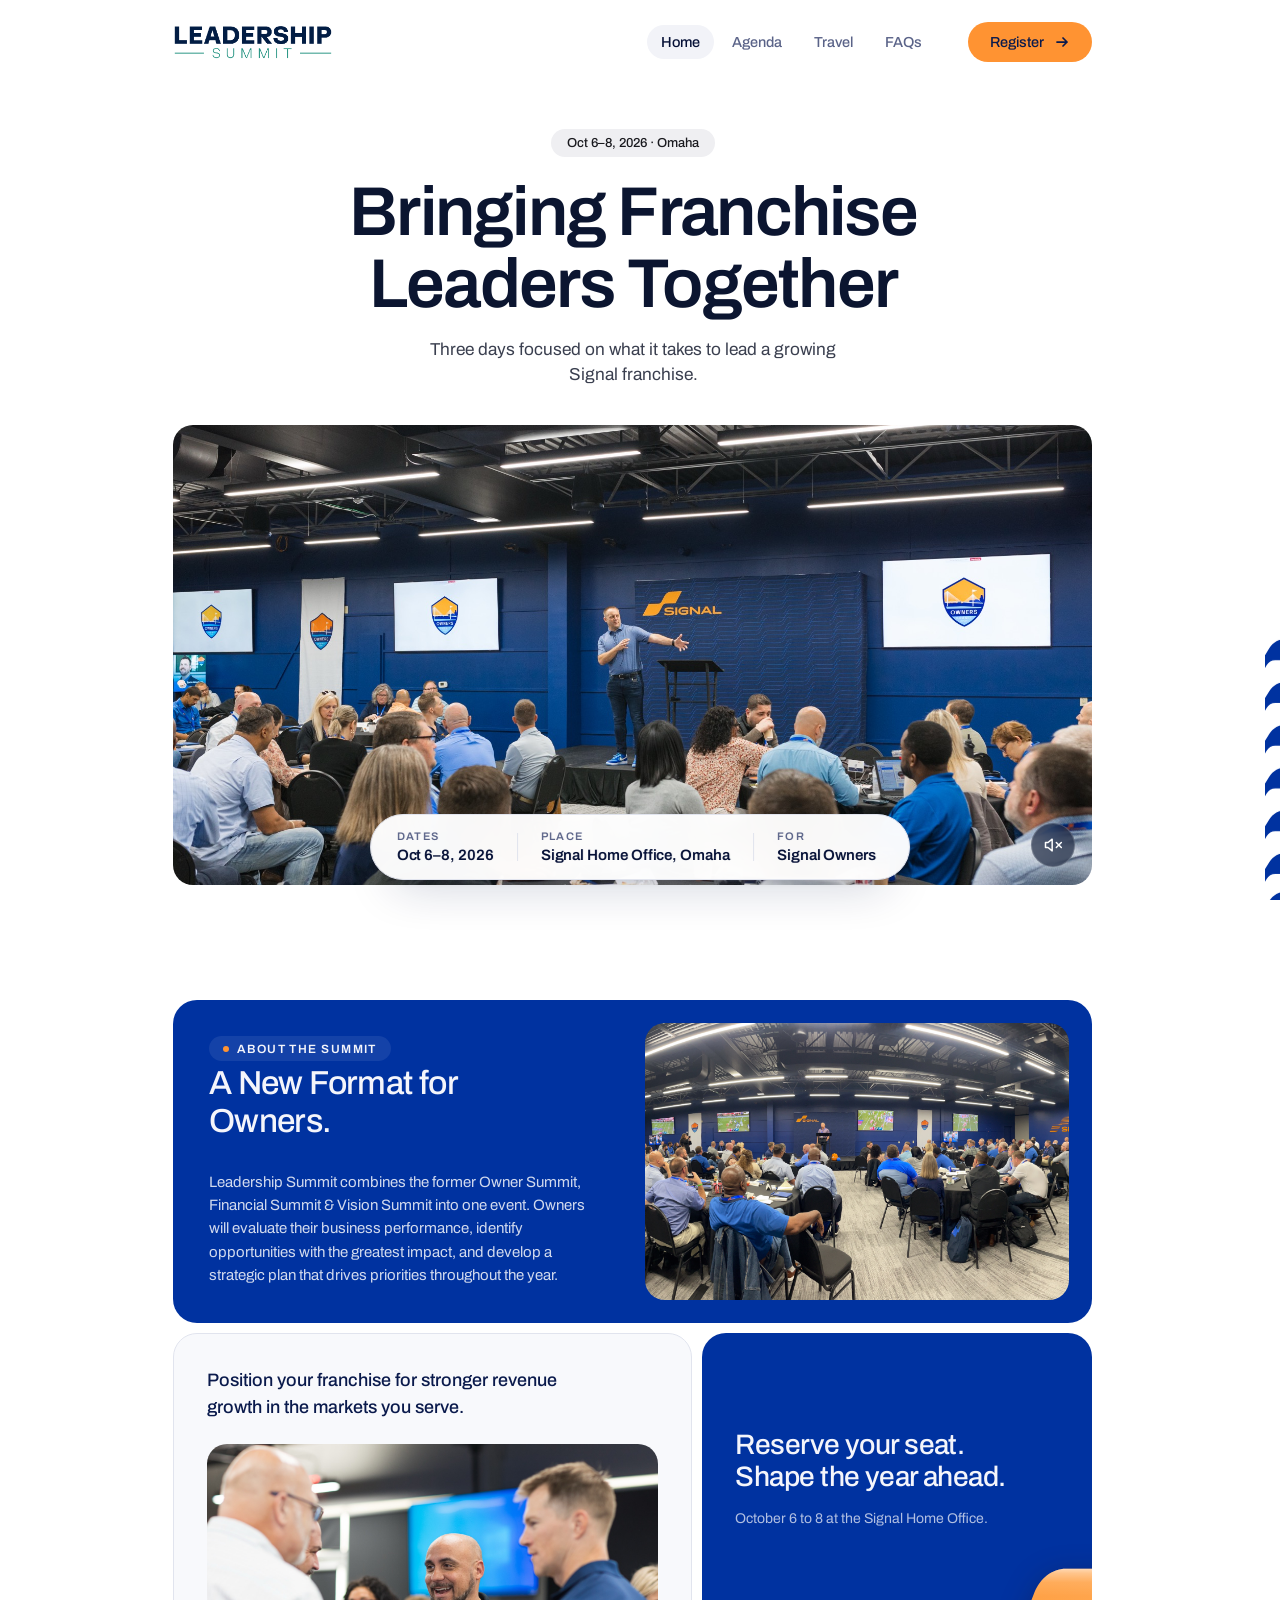
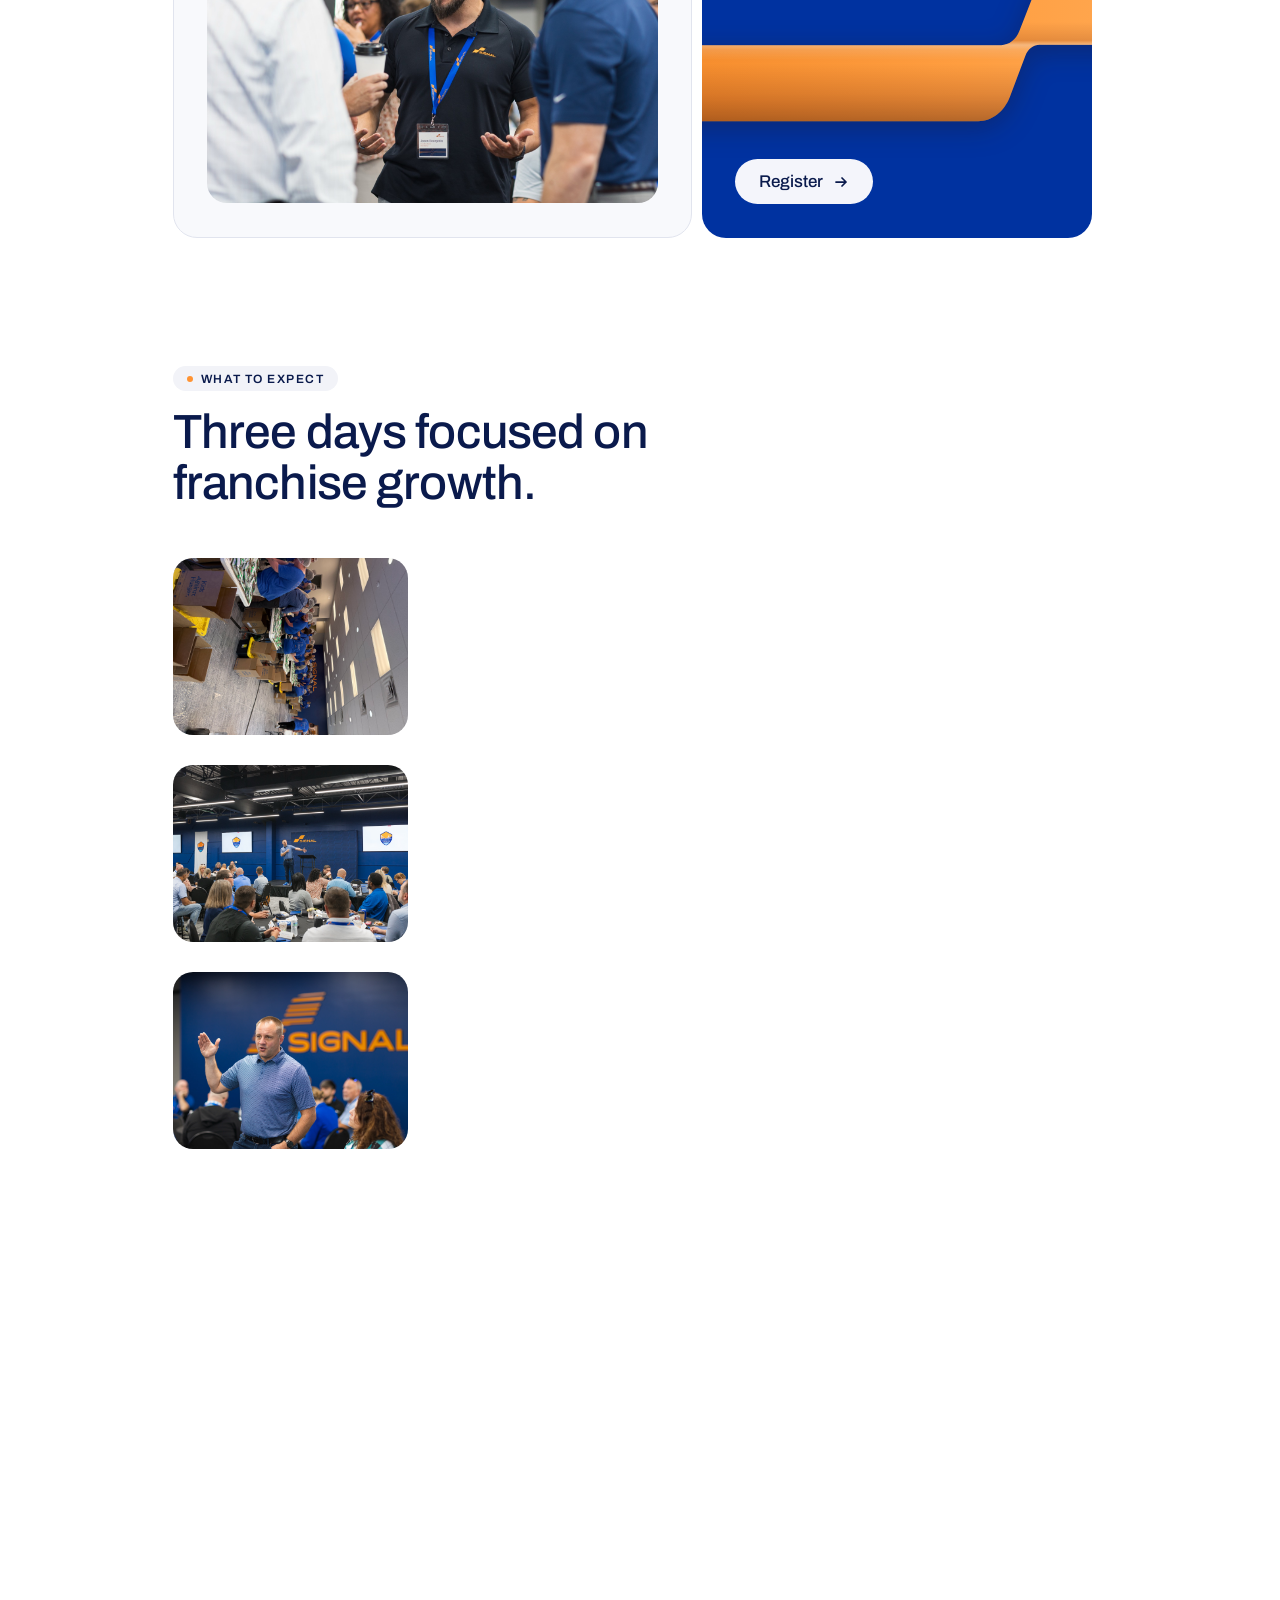
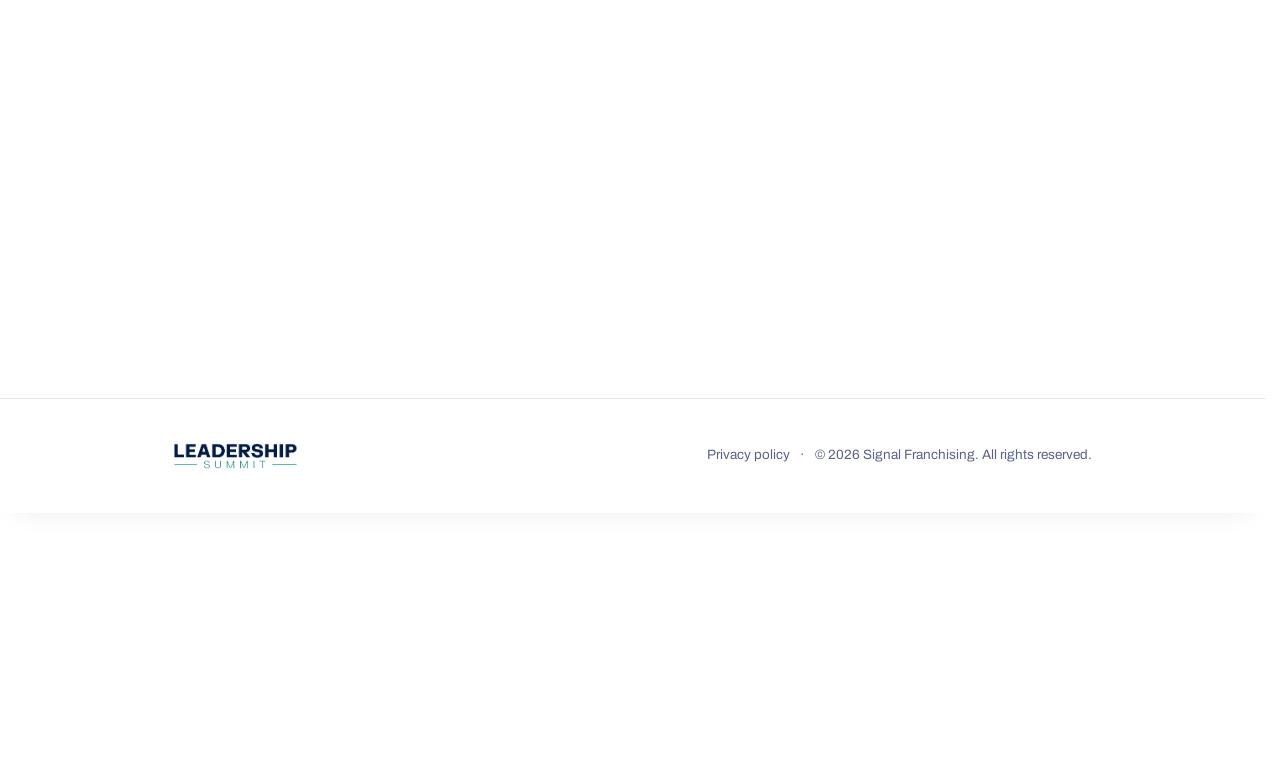
==== index.html @ f1373757 "V5: feedback batch 2 — site updates + URL fix + single hero - Rename variation-5.html → index.html s" ====
<!doctype html>
<html lang="en" class="v5">
  <head>
    <meta charset="utf-8" />
    <meta name="viewport" content="width=device-width, initial-scale=1" />
    <title>Leadership Summit 2026. The whole network, in one room.</title>
    <meta
      name="description"
      content="Three days in Omaha for the people running and growing Signal franchises. October 6 to 8, 2026."
    />
    <link rel="stylesheet" href="css/shared.css" />
    <link rel="stylesheet" href="css/variation-5.css?v=201-single-hero" />
  </head>
  <body class="v5">
    <!-- ============ NAV ============ -->
    <header class="v5__nav">
      <div class="v5__nav-inner">
        <a class="v5__brand" href="index.html" aria-label="Leadership Summit 2026">
          <img class="v5__brand-mark" src="assets/Logo Coloured.png" alt="Leadership Summit" />
        </a>
        <nav>
          <ul class="v5__nav-links">
            <li><a class="v5__nav-link" href="index.html" aria-current="page">Home</a></li>
            <li><a class="v5__nav-link" href="v5-agenda.html">Agenda</a></li>
            <li><a class="v5__nav-link" href="v5-travel.html">Travel</a></li>
            <li><a class="v5__nav-link" href="v5-faqs.html">FAQs</a></li>
          </ul>
        </nav>
        <a class="v5__btn v5__btn--primary v5__nav-cta" href="https://apps.theframebrand.com/events/event_attendee_registration.php?event_id=event-1119566627-1172477814" target="_blank" rel="noopener">
          Register
          <svg class="v5__btn-arrow" viewBox="0 0 16 16" fill="none" stroke="currentColor" stroke-width="1.75" stroke-linecap="round" stroke-linejoin="round" aria-hidden="true">
            <path d="M3 8h10M9 4l4 4-4 4" />
          </svg>
        </a>
        <button class="v5__nav-toggle" type="button" aria-label="Open menu" aria-expanded="false" aria-controls="v5MobileMenu">
          <span class="v5__nav-toggle-bar"></span>
          <span class="v5__nav-toggle-bar"></span>
        </button>
      </div>
    </header>
    <div class="v5__mobile-menu" id="v5MobileMenu" hidden aria-hidden="true">
      <div class="v5__mobile-menu-inner">
        <nav class="v5__mobile-nav" aria-label="Primary">
          <a class="v5__mobile-link" href="index.html" aria-current="page">Home</a>
          <a class="v5__mobile-link" href="v5-agenda.html">Agenda</a>
          <a class="v5__mobile-link" href="v5-travel.html">Travel</a>
          <a class="v5__mobile-link" href="v5-faqs.html">FAQs</a>
        </nav>
        <a class="v5__btn v5__btn--primary v5__mobile-cta" href="https://apps.theframebrand.com/events/event_attendee_registration.php?event_id=event-1119566627-1172477814" target="_blank" rel="noopener">
          Register
          <svg class="v5__btn-arrow" viewBox="0 0 16 16" fill="none" stroke="currentColor" stroke-width="1.75" stroke-linecap="round" stroke-linejoin="round" aria-hidden="true">
            <path d="M3 8h10M9 4l4 4-4 4" />
          </svg>
        </a>
        <div class="v5__mobile-meta">
          <span class="v5__mobile-meta-label">Oct 6–8, 2026</span>
          <span class="v5__mobile-meta-sep">·</span>
          <span class="v5__mobile-meta-label">Omaha, NE</span>
        </div>
      </div>
    </div>

    <main>
      <!-- ============ HERO ============ -->
      <section class="v5__hero v5__hero--centered">
        <div class="v5__wrap">
          <div class="v5__hero-stack">
            <span class="v5__eyebrow v5__hero-eyebrow" data-reveal data-reveal-delay="1">Oct 6&ndash;8, 2026 &middot; Omaha</span>
            <h1 class="v5__hero-headline" data-reveal data-reveal-delay="2">Bringing Franchise Leaders Together</h1>
            <p class="v5__hero-subhead" data-reveal data-reveal-delay="2">Three days focused on what it takes to lead a growing Signal franchise.</p>
            <div class="v5__hero-media v5__hero-media--video is-playing" data-reveal="fade" data-reveal-delay="3">
              <video class="v5__hero-video" id="v5HeroVideo"
                preload="auto"
                autoplay
                muted
                loop
                playsinline
                poster="assets/photos/SignalOwnerSummit2024-7062.jpg"
                src="assets/section-video.mp4"></video>
              <button class="v5__hero-mute" type="button" aria-pressed="true" aria-controls="v5HeroVideo" aria-label="Unmute video">
                <svg class="v5__hero-mute-icon v5__hero-mute-icon--off" viewBox="0 0 24 24" fill="none" stroke="currentColor" stroke-width="1.8" stroke-linecap="round" stroke-linejoin="round" aria-hidden="true">
                  <path d="M11 5 6 9H3v6h3l5 4z" />
                  <path d="M22 9l-6 6" />
                  <path d="M16 9l6 6" />
                </svg>
                <svg class="v5__hero-mute-icon v5__hero-mute-icon--on" viewBox="0 0 24 24" fill="none" stroke="currentColor" stroke-width="1.8" stroke-linecap="round" stroke-linejoin="round" aria-hidden="true">
                  <path d="M11 5 6 9H3v6h3l5 4z" />
                  <path d="M15.5 8.5a5 5 0 0 1 0 7" />
                  <path d="M18.5 5.5a9 9 0 0 1 0 13" />
                </svg>
              </button>
            </div>
          </div>
        </div>
      </section>

      <!-- ============ COMPOSITE SECTION ============ -->
      <section class="v5__section">
        <div class="v5__wrap">
          <div class="v5__composite" data-reveal="fade">

            <!-- Row 1: Single dark card containing both copy and image -->
            <div class="v5__composite-row v5__composite-row--top">
              <div class="v5__composite-main">
                <div class="v5__composite-main-body">
                  <span class="v5__eyebrow v5__eyebrow--on-dark">About the summit</span>
                  <h2>
                    A New Format for Owners.
                  </h2>
                  <p class="v5__composite-main-lede">
                    Leadership Summit combines the former Owner Summit, Financial
                    Summit &amp; Vision Summit into one event. Owners will evaluate
                    their business performance, identify opportunities with the
                    greatest impact, and develop a strategic plan that drives
                    priorities throughout the year.
                  </p>
                </div>
                <div class="v5__composite-main-image">
                  <img src="assets/photos/1.jpg" alt="Signal franchise owners gathered in working sessions at Leadership Summit" />
                </div>
              </div>
            </div>

            <!-- Row 2: Dark mission card + accent CTA card -->
            <div class="v5__composite-row v5__composite-row--bottom">
              <div class="v5__composite-mission">
                <p class="v5__composite-mission-body">
                  Position your franchise for stronger revenue growth in the markets you serve.
                </p>
                <div class="v5__composite-mission-photo">
                  <img src="assets/photos/SignalOwnerSummit2024-1065.jpg" alt="Owners in a working session" />
                  <span class="v5__tag v5__tag--a"><svg viewBox="0 0 16 16" aria-hidden="true"><circle cx="6" cy="5.5" r="2"/><circle cx="11" cy="5.5" r="2"/><path d="M2 13c0-2 1.8-3.5 4-3.5s4 1.5 4 3.5"/><path d="M9 13c0-2 1.8-3.5 4-3.5"/></svg>Leadership</span>
                  <span class="v5__tag v5__tag--b"><svg viewBox="0 0 16 16" aria-hidden="true"><circle cx="8" cy="8" r="2.5"/><path d="M8 1.5v2M8 12.5v2M1.5 8h2M12.5 8h2M3.4 3.4l1.4 1.4M11.2 11.2l1.4 1.4M3.4 12.6l1.4-1.4M11.2 4.8l1.4-1.4"/></svg>Operations</span>
                  <span class="v5__tag v5__tag--c"><svg viewBox="0 0 16 16" aria-hidden="true"><path d="M2 12l4-4 3 3 5-6"/><path d="M10 5h4v4"/></svg>Sales</span>
                </div>
              </div>

              <div class="v5__composite-cta">
                <div>
                  <h3>Reserve your seat.<br />Shape the year ahead.</h3>
                  <p>
                    October 6 to 8 at the Signal Home Office.
                  </p>
                </div>
                <div id="cta-ribbon" class="v5__composite-cta-swoosh" aria-hidden="true">
                  <svg class="v5__signal-ribbon" viewBox="0 0 2743 270" preserveAspectRatio="none" xmlns="http://www.w3.org/2000/svg">
                    <defs>
                      <!-- HERO gradient — premium tonal range: terracotta anchor → brand-orange peak →
                           refined peach. Each stop shifts in hue + chroma + L, not just L. -->
                      <linearGradient id="v5sr-hero" x1="0" y1="0" x2="2743" y2="270" gradientUnits="userSpaceOnUse">
                        <stop offset="0%"   stop-color="#C75A1A"/>  <!-- deep terracotta anchor -->
                        <stop offset="12%"  stop-color="#E16E1F"/>  <!-- fired orange -->
                        <stop offset="30%"  stop-color="#F58B2A"/>  <!-- Signal-orange -->
                        <stop offset="55%"  stop-color="#FF9E40"/>  <!-- peak warmth -->
                        <stop offset="78%"  stop-color="#FFAE5C"/>  <!-- sunlit -->
                        <stop offset="100%" stop-color="#FFC07A"/>  <!-- refined peach (still saturated) -->
                      </linearGradient>
                      <!-- DEPTH — burnt sienna shadow on the bottom edge of both bands.
                           Cooler red undertone, not muddy brown. -->
                      <linearGradient id="v5sr-depth" x1="0" y1="0" x2="0" y2="270" gradientUnits="userSpaceOnUse">
                        <stop offset="0%"   stop-color="#5C1E08" stop-opacity="0.00"/>
                        <stop offset="35%"  stop-color="#5C1E08" stop-opacity="0.00"/>
                        <stop offset="47%"  stop-color="#5C1E08" stop-opacity="0.16"/>
                        <stop offset="52%"  stop-color="#5C1E08" stop-opacity="0.04"/>
                        <stop offset="62%"  stop-color="#5C1E08" stop-opacity="0.00"/>
                        <stop offset="82%"  stop-color="#5C1E08" stop-opacity="0.18"/>
                        <stop offset="100%" stop-color="#3A1206" stop-opacity="0.38"/>
                      </linearGradient>
                      <!-- SPECULAR — tighter, sharper catch-light at the top edge of both bands.
                           Falloff happens fast for that "polished metal" precision. -->
                      <linearGradient id="v5sr-specular" x1="0" y1="0" x2="0" y2="270" gradientUnits="userSpaceOnUse">
                        <stop offset="0%"  stop-color="#FFFFFF" stop-opacity="0.58"/>
                        <stop offset="3%"  stop-color="#FFFFFF" stop-opacity="0.36"/>
                        <stop offset="9%"  stop-color="#FFFFFF" stop-opacity="0.10"/>
                        <stop offset="18%" stop-color="#FFFFFF" stop-opacity="0.00"/>
                        <stop offset="47%" stop-color="#FFFFFF" stop-opacity="0.00"/>
                        <stop offset="50%" stop-color="#FFFFFF" stop-opacity="0.32"/>
                        <stop offset="53%" stop-color="#FFFFFF" stop-opacity="0.14"/>
                        <stop offset="60%" stop-color="#FFFFFF" stop-opacity="0.00"/>
                        <stop offset="100%" stop-color="#FFFFFF" stop-opacity="0.00"/>
                      </linearGradient>
                      <!-- SHIMMER — warm cream-tinted sweep, reads as light not pixels. -->
                      <linearGradient id="v5sr-shimmer" x1="0" y1="135" x2="1070" y2="135" gradientUnits="userSpaceOnUse">
                        <stop offset="0%"   stop-color="#FFFFFF" stop-opacity="0"/>
                        <stop offset="28%"  stop-color="#FFF6E8" stop-opacity="0.16"/>
                        <stop offset="50%"  stop-color="#FFFAF0" stop-opacity="0.50"/>
                        <stop offset="72%"  stop-color="#FFF6E8" stop-opacity="0.16"/>
                        <stop offset="100%" stop-color="#FFFFFF" stop-opacity="0"/>
                      </linearGradient>
                      <clipPath id="v5sr-clip">
                        <path d="M0 269.838V135.306H1594.94C1611.44 135.306 1626.46 125.793 1633.51 110.877L1665.72 42.7502C1678.06 16.6477 1704.34 0 1733.21 0H2742.11V136.079L1676.77 134.563C1663.8 134.544 1652.01 142.11 1646.63 153.911L1613.71 226.147C1601.57 252.76 1575.02 269.838 1545.77 269.838H0Z"/>
                      </clipPath>
                    </defs>
                    <!-- HERO gradient (the band's base color). No outer halo, no blurs.
                         Crisp edge against the blue card is the premium move. -->
                    <path d="M0 269.838V135.306H1594.94C1611.44 135.306 1626.46 125.793 1633.51 110.877L1665.72 42.7502C1678.06 16.6477 1704.34 0 1733.21 0H2742.11V136.079L1676.77 134.563C1663.8 134.544 1652.01 142.11 1646.63 153.911L1613.71 226.147C1601.57 252.76 1575.02 269.838 1545.77 269.838H0Z" fill="url(#v5sr-hero)"/>
                    <!-- DEPTH — burnt sienna shadow at the bottom edge of each band (multiply). -->
                    <path d="M0 269.838V135.306H1594.94C1611.44 135.306 1626.46 125.793 1633.51 110.877L1665.72 42.7502C1678.06 16.6477 1704.34 0 1733.21 0H2742.11V136.079L1676.77 134.563C1663.8 134.544 1652.01 142.11 1646.63 153.911L1613.71 226.147C1601.57 252.76 1575.02 269.838 1545.77 269.838H0Z" fill="url(#v5sr-depth)" style="mix-blend-mode:multiply"/>
                    <!-- SPECULAR — sharp catch-light at the top edge of each band (screen). -->
                    <path d="M0 269.838V135.306H1594.94C1611.44 135.306 1626.46 125.793 1633.51 110.877L1665.72 42.7502C1678.06 16.6477 1704.34 0 1733.21 0H2742.11V136.079L1676.77 134.563C1663.8 134.544 1652.01 142.11 1646.63 153.911L1613.71 226.147C1601.57 252.76 1575.02 269.838 1545.77 269.838H0Z" fill="url(#v5sr-specular)" style="mix-blend-mode:screen"/>
                    <!-- SHIMMER — animated sweep (clipped to silhouette). -->
                    <g clip-path="url(#v5sr-clip)" style="mix-blend-mode:screen">
                      <rect class="v5__signal-ribbon__shimmer" x="0" y="0" width="1070" height="270" fill="url(#v5sr-shimmer)"/>
                    </g>
                  </svg>
                </div>
                <div class="v5__composite-cta-foot">
                  <a class="v5__btn v5__btn--primary" href="https://apps.theframebrand.com/events/event_attendee_registration.php?event_id=event-1119566627-1172477814" target="_blank" rel="noopener">
                    Register
                    <svg class="v5__btn-arrow" viewBox="0 0 16 16" fill="none" stroke="currentColor" stroke-width="1.75" stroke-linecap="round" stroke-linejoin="round" aria-hidden="true"><path d="M3 8h10M9 4l4 4-4 4" /></svg>
                  </a>
                </div>
              </div>
            </div>

          </div>
        </div>
      </section>

      <!-- ============ THE THREE DAYS ============ -->
      <section class="v5__section">
        <div class="v5__wrap">
          <div class="v5__section-head">
            <span class="v5__eyebrow">What to expect</span>
            <h2 class="v5__section-h">Three days focused on<br />franchise growth.</h2>
          </div>

          <div class="v5__days">
            <div class="v5__days-images">
              <figure class="v5__days-img">
                <img src="assets/photos/2.jpg" alt="Signal franchisees packing meals at the Kids Against Hunger volunteer event" />
              </figure>
              <figure class="v5__days-img">
                <img src="assets/photos/SignalOwnerSummit2024-7062.jpg" alt="Leadership session" />
              </figure>
              <figure class="v5__days-img">
                <img src="assets/photos/SignalOwnerSummit2024-1281.jpg" alt="Breakout discussion" />
              </figure>
            </div>

            <ol class="v5__days-list">
              <li class="v5__day v5__day--optional" data-reveal data-reveal-delay="1">
                <span class="v5__day-num">Oct 5</span>
                <div>
                  <span class="v5__day-date">Optional Kickoff Events</span>
                  <h3 class="v5__day-title">Start the week early.</h3>
                  <p class="v5__day-body">
                    Two optional events planned ahead of Leadership Summit.
                  </p>
                  <ul class="v5__day-sub">
                    <li>
                      <strong>Afternoon &mdash; Kids Against Hunger Volunteer Event.</strong>
                      Work alongside other Signal franchisees to pack meals for those
                      in need through a friendly team-based competition.
                    </li>
                    <li>
                      <strong>Evening &mdash; Vala&rsquo;s Pumpkin Patch.</strong>
                      Join the group for food and an evening at one of Omaha&rsquo;s
                      favorite fall destinations.
                    </li>
                  </ul>
                </div>
              </li>
              <li class="v5__day" data-reveal data-reveal-delay="2">
                <span class="v5__day-num">Oct 6</span>
                <div>
                  <span class="v5__day-date">Tuesday</span>
                  <h3 class="v5__day-title">Executive Vision &amp; Business Updates.</h3>
                  <p class="v5__day-body">
                    Hear directly from Reed and the Executive Team about:
                  </p>
                  <ul class="v5__day-sub">
                    <li>Upcoming Signal initiatives and strategic direction</li>
                    <li>Operational priorities and business updates</li>
                    <li>What to expect in the months ahead</li>
                  </ul>
                </div>
              </li>
              <li class="v5__day" data-reveal data-reveal-delay="3">
                <span class="v5__day-num">Oct 7&ndash;8</span>
                <div>
                  <span class="v5__day-date">Wednesday &amp; Thursday</span>
                  <h3 class="v5__day-title">Strategic Planning for the Upcoming Year.</h3>
                  <p class="v5__day-body">
                    Owners will develop a strategic plan for the year ahead and map
                    out their first 90 days. They&rsquo;ll also have opportunities
                    to meet one-on-one with Home Office leaders to discuss growth
                    opportunities in their local market.
                  </p>
                </div>
              </li>
            </ol>
          </div>
        </div>
      </section>

      <!-- ============ WHY ATTEND ============ -->
      <section class="v5__section v5__section--why">
        <div class="v5__wrap">
          <div class="v5__why" data-reveal="fade">

            <!-- Media column: clean anchor photo -->
            <figure class="v5__why-media">
              <img
                class="v5__why-photo"
                src="assets/photos/why-attend.png"
                alt="Signal franchise owner presenting to a roomful of owners at Leadership Summit" />
            </figure>

            <!-- Content column: dark card -->
            <article class="v5__why-card">
              <header class="v5__why-card-head">
                <span class="v5__eyebrow">Why attend</span>
                <h2 class="v5__why-h">Why attend<br />Leadership&nbsp;Summit?</h2>
              </header>

              <p class="v5__why-lede">
                Over three days, you&rsquo;ll hear what other franchises are doing
                successfully, take part in breakout sessions, and spend time with
                others who are navigating the same opportunities and priorities.
              </p>

              <p class="v5__why-leave">You&rsquo;ll leave with</p>
              <ol class="v5__why-list">
                <li>
                  <span class="v5__why-list-num">01</span>
                  <span class="v5__why-list-text">Sales and operational strategies being used in other markets.</span>
                </li>
                <li>
                  <span class="v5__why-list-num">02</span>
                  <span class="v5__why-list-text">Examples of how franchisees are approaching leadership and growth.</span>
                </li>
                <li>
                  <span class="v5__why-list-num">03</span>
                  <span class="v5__why-list-text">A strategic plan and roadmap for the first 90 days of the new year.</span>
                </li>
              </ol>

              <div class="v5__why-cta">
                <a class="v5__btn v5__btn--primary" href="https://apps.theframebrand.com/events/event_attendee_registration.php?event_id=event-1119566627-1172477814" target="_blank" rel="noopener">
                  Register now
                  <svg class="v5__btn-arrow" viewBox="0 0 16 16" fill="none" stroke="currentColor" stroke-width="1.75" stroke-linecap="round" stroke-linejoin="round" aria-hidden="true"><path d="M3 8h10M9 4l4 4-4 4"/></svg>
                </a>
                <span class="v5__why-cta-note">No cost to attend &middot; seats are limited</span>
              </div>
            </article>

          </div>
        </div>
      </section>


    </main>

    <!-- ============ FOOTER ============ -->
    <footer class="v5__footer-min">
      <div class="v5__wrap">
        <div class="v5__footer-min-row">
          <a class="v5__footer-min-brand" href="index.html" aria-label="Leadership Summit 2026">
            <img src="assets/Logo Coloured.png" alt="Leadership Summit" />
          </a>
          <div class="v5__footer-min-legal">
            <a class="v5__footer-min-link" href="#">Privacy policy</a>
            <span class="v5__footer-min-sep" aria-hidden="true">&middot;</span>
            <span>&copy; 2026 Signal Franchising. All rights reserved.</span>
          </div>
        </div>
      </div>
    </footer>

    <!-- ============ PAGE PATTERN BED (fixed, revealed under footer) ============ -->
    <div class="v5__page-pattern" aria-hidden="true"></div>

    <!-- ============ FLOATING INFO DOCK ============ -->
    <aside class="v5__dock" aria-label="Summit details and register">
      <div class="v5__dock-item">
        <span class="v5__dock-label">Dates</span>
        <span class="v5__dock-value">Oct 6&ndash;8, 2026</span>
      </div>
      <span class="v5__dock-rule" aria-hidden="true"></span>
      <div class="v5__dock-item">
        <span class="v5__dock-label">Place</span>
        <span class="v5__dock-value">Signal Home Office, Omaha</span>
      </div>
      <span class="v5__dock-rule" aria-hidden="true"></span>
      <div class="v5__dock-item">
        <span class="v5__dock-label">For</span>
        <span class="v5__dock-value">Signal Owners</span>
      </div>
      <a class="v5__dock-cta" href="https://apps.theframebrand.com/events/event_attendee_registration.php?event_id=event-1119566627-1172477814" target="_blank" rel="noopener">
        Register
        <svg viewBox="0 0 16 16" fill="none" stroke="currentColor" stroke-width="1.75" stroke-linecap="round" stroke-linejoin="round" aria-hidden="true"><path d="M3 8h10M9 4l4 4-4 4"/></svg>
      </a>
    </aside>
    <script>
      requestAnimationFrame(() => {
        const dock = document.querySelector('.v5__dock');
        if (!dock) return;
        dock.classList.add('is-ready');

        const cta = dock.querySelector('.v5__dock-cta');
        if (!cta) return;
        const hero = document.querySelector('.v5__hero');
        if (!hero || !('IntersectionObserver' in window)) {
          // Sub-page (no main hero) or no IO support: surface the CTA right away.
          cta.classList.add('is-visible');
          return;
        }
        const io = new IntersectionObserver((entries) => {
          entries.forEach((entry) => {
            cta.classList.toggle('is-visible', !entry.isIntersecting);
          });
        }, { threshold: 0 });
        io.observe(hero);
      });
    </script>
    <script src="js/v5-motion.js?v=9-no-hover"></script>

    <!-- Hero video mute/unmute toggle. -->
    <script>
      (() => {
        const video = document.getElementById('v5HeroVideo');
        const btn = document.querySelector('.v5__hero-mute');
        if (!video || !btn) return;
        const sync = () => {
          const muted = video.muted;
          btn.classList.toggle('is-on', !muted);
          btn.setAttribute('aria-pressed', String(muted));
          btn.setAttribute('aria-label', muted ? 'Unmute video' : 'Mute video');
        };
        btn.addEventListener('click', () => {
          video.muted = !video.muted;
          if (!video.muted && video.paused) video.play().catch(() => {});
          sync();
        });
        sync();
      })();
    </script>

  </body>
</html>
---- css/shared.css ----
/* Cross-page reset shared by every V5 page. All other tokens and styling
   live in variation-5.css. */

*,
*::before,
*::after {
  box-sizing: border-box;
}

html,
body {
  margin: 0;
  padding: 0;
}

body {
  min-height: 100vh;
  font-size: 16px;
  line-height: 1.4;
  -webkit-font-smoothing: antialiased;
  -moz-osx-font-smoothing: grayscale;
  text-rendering: optimizeLegibility;
}

img {
  display: block;
  max-width: 100%;
}

a {
  color: inherit;
  text-decoration: none;
}

button {
  font: inherit;
  color: inherit;
  background: none;
  border: 0;
  cursor: pointer;
}
---- css/variation-5.css ----
/* ===========================================================
   Variation 5 — Leadership Summit 2026
   Design system + page styles. Based on VISUAL.md.
   =========================================================== */

@import url('https://fonts.googleapis.com/css2?family=Archivo:wght@400;500;600;700;800&family=Archivo+Black&display=swap');

/* -----------------------------------------------------------
   Tokens
   ----------------------------------------------------------- */
.v5,
.v5 *,
.v5 *::before,
.v5 *::after {
  box-sizing: border-box;
}

/* Reserve scrollbar space always — prevents the ~15px viewport shift
   when navigating between short pages (no scrollbar) and tall pages
   (scrollbar present). That shift was causing the nav-bar "jerk". */
html.v5 { scrollbar-gutter: stable; }

.v5 {
  /* Type — one family, restrained weights only */
  --v5-display: 'Archivo', system-ui, sans-serif;
  --v5-sans: 'Archivo', system-ui, sans-serif;
  font-size: 15px;

  /* Palette — restrained navy/white surface, Signal Orange ≤10% punctuation */
  --v5-bg: #ffffff;
  --v5-ink: #0a1a4c;               /* deep navy text — high contrast on white */
  --v5-ink-strong: #051036;        /* deeper navy for emphasis */
  --v5-ink-muted: #5a6388;
  --v5-ink-soft: #8b91ac;
  --v5-accent: #FF9332;            /* Signal Orange — primary CTA on light surfaces */
  --v5-accent-deep: #E67711;       /* darker orange for hover */
  --v5-accent-soft: #f2f3f8;
  --v5-surface-dark: #0032A0;       /* Signal Brand Blue — primary dark surface */
  --v5-surface-soft: #f2f3f8;
  --v5-surface-softer: #f8f9fc;
  --v5-rule: #e1e4ee;
  --v5-rule-soft: #ecedf3;
  --v5-on-dark: #f4f5fb;
  --v5-on-accent: #0a1a4c;         /* deep navy text on orange */

  /* Layout — calibrated to Cyclix reference at 1512px viewport */
  --v5-container: 1600px;
  --v5-pad-x: clamp(24px, 13.5vw, 220px);          /* ~204px @ 1512 */
  --v5-section-y: clamp(48px, 5vw, 76px);          /* ~76px @ 1512 — sections fit viewport */
  --v5-section-y-tight: clamp(32px, 3.5vw, 52px);

  /* Radii */
  --v5-r-thumb: 16px;
  --v5-r-card: 20px;
  --v5-r-hero: 24px;
  --v5-r-img: 32px;                                /* hero/feature image radius */
  --v5-r-pill: 999px;

  /* Motion (cycle 5 adds reveals) */
  --v5-ease: cubic-bezier(0.22, 1, 0.36, 1);
  --v5-fast: 200ms;
  --v5-mid: 400ms;
  --v5-slow: 600ms;

  background: var(--v5-bg);
  color: var(--v5-ink);
  font-family: var(--v5-sans);
  font-size: 16px;
  font-weight: 400;
  line-height: 1.55;
  -webkit-font-smoothing: antialiased;
}

.v5 ::selection {
  background: var(--v5-accent);
  color: var(--v5-on-accent);
}

.v5 img {
  display: block;
  max-width: 100%;
  height: auto;
}

:where(.v5 a) {
  color: inherit;
  text-decoration: none;
}

:where(.v5 button) {
  font: inherit;
  color: inherit;
  background: none;
  border: 0;
  cursor: pointer;
}

:where(.v5 dl, .v5 dd, .v5 dt, .v5 figure, .v5 ol, .v5 ul, .v5 p) {
  margin: 0;
  padding: 0;
}

.v5 details > summary {
  cursor: pointer;
  -webkit-tap-highlight-color: transparent;
}

.v5 :focus-visible {
  outline: 2px solid var(--v5-accent);
  outline-offset: 3px;
  border-radius: 4px;
}

.v5__btn:focus-visible {
  outline-offset: 4px;
}

@media (prefers-reduced-motion: reduce) {
  .v5 *,
  .v5 *::before,
  .v5 *::after {
    animation-duration: 0.01ms !important;
    animation-iteration-count: 1 !important;
    transition-duration: 0.01ms !important;
    scroll-behavior: auto !important;
  }
}

/* -----------------------------------------------------------
   Cycle 5 — Scroll reveals
   ----------------------------------------------------------- */
.v5--motion-ready [data-reveal] {
  opacity: 0;
  transform: translateY(14px);
  transition:
    opacity var(--v5-slow) var(--v5-ease),
    transform var(--v5-slow) var(--v5-ease);
  will-change: opacity, transform;
}

.v5--motion-ready [data-reveal].is-in {
  opacity: 1;
  transform: none;
}

/* Staggered delays — only the first ~6 because the eye does not register more. */
.v5--motion-ready [data-reveal][data-reveal-delay='1'] { transition-delay: 80ms; }
.v5--motion-ready [data-reveal][data-reveal-delay='2'] { transition-delay: 160ms; }
.v5--motion-ready [data-reveal][data-reveal-delay='3'] { transition-delay: 240ms; }
.v5--motion-ready [data-reveal][data-reveal-delay='4'] { transition-delay: 320ms; }
.v5--motion-ready [data-reveal][data-reveal-delay='5'] { transition-delay: 400ms; }
.v5--motion-ready [data-reveal][data-reveal-delay='6'] { transition-delay: 480ms; }

/* Soften reveal variant: just opacity, no translate, for big surfaces */
.v5--motion-ready [data-reveal='fade'] {
  transform: none;
  transition: opacity var(--v5-slow) var(--v5-ease);
}

/* Card-stack reveal — slightly larger Y lift and softer scale for cards that
   should feel like they "settle" into place rather than just fade up. Used
   on travel cards and FAQ items (schedule days use sticky-stack instead). */
.v5--motion-ready .v5__travel-card[data-reveal],
.v5--motion-ready .v5__faq-item[data-reveal] {
  transform: translateY(22px) scale(0.992);
}
.v5--motion-ready .v5__travel-card[data-reveal].is-in,
.v5--motion-ready .v5__faq-item[data-reveal].is-in {
  transform: none;
}

/* Schedule days override: no reveal transform, they use sticky-stack scroll. */
.v5--motion-ready .v5__sched-day[data-reveal] { opacity: 1; transform: none; }

/* -----------------------------------------------------------
   Page-hero bridge image (agenda + faqs)
   A single landscape photo that sits between the page-hero and the
   main content. Generous radius, soft shadow, no overlay.
   ----------------------------------------------------------- */
.v5__section--bridge {
  padding-block: clamp(24px, 3vw, 48px) !important;
}

.v5__page-bridge {
  margin: 0;
  border-radius: var(--v5-r-hero);
  overflow: hidden;
  aspect-ratio: 21 / 8;
  box-shadow: 0 18px 48px -24px rgba(10, 26, 76, 0.18);
}

.v5__page-bridge img {
  width: 100%;
  height: 100%;
  object-fit: cover;
  /* Anchor crop to the top of the photo so heads aren't cut off when the
     letterbox container is much wider than the source aspect. */
  object-position: center 18%;
  display: block;
}

@media (max-width: 720px) {
  .v5__page-bridge { aspect-ratio: 16 / 10; border-radius: var(--v5-r-card); }
}

/* -----------------------------------------------------------
   Cycle 5 — Marquee edge mask
   ----------------------------------------------------------- */
.v5__marquee {
  -webkit-mask-image: linear-gradient(
    to right,
    transparent 0,
    black 4%,
    black 96%,
    transparent 100%
  );
  mask-image: linear-gradient(
    to right,
    transparent 0,
    black 4%,
    black 96%,
    transparent 100%
  );
}

/* -----------------------------------------------------------
   Cycle 5 — Refined hover states
   ----------------------------------------------------------- */
.v5__btn--primary:hover {
  transform: translateY(-1px);
}

.v5__btn--secondary:hover {
  transform: translateY(-1px);
}

/* Images keep clipping for rounded frames, but no hover scaling — none
   of these images are themselves clickable. */
.v5__hero-media,
.v5__feature-media,
.v5__days-img,
.v5__travel-card-img {
  overflow: hidden;
}


/* FAQ chevron icon already animates; add subtle column shift on hover */
.v5__faq-summary {
  transition:
    color var(--v5-fast) var(--v5-ease),
    padding-left var(--v5-mid) var(--v5-ease);
}

.v5__faq-summary:hover {
  padding-left: 6px;
}

/* -----------------------------------------------------------
   Floating detail strip — persistent summit metadata, bottom-left
   ----------------------------------------------------------- */
.v5__detail-strip {
  position: fixed;
  bottom: 20px;
  left: 20px;
  z-index: 40;
  display: flex;
  align-items: center;
  gap: 18px;
  padding: 12px 20px;
  background: #ffffff;
  color: var(--v5-ink);
  border-radius: var(--v5-r-pill);
  box-shadow:
    0 10px 32px rgba(10, 26, 76, 0.10),
    0 0 0 1px rgba(10, 26, 76, 0.06);
}

.v5__detail-strip-item {
  display: flex;
  flex-direction: column;
  gap: 4px;
}

.v5__detail-strip-label {
  font-size: 10px;
  font-weight: 600;
  letter-spacing: 0.14em;
  text-transform: uppercase;
  color: var(--v5-ink-soft);
  line-height: 1;
}

.v5__detail-strip-value {
  font-size: 13px;
  font-weight: 500;
  color: var(--v5-ink);
  line-height: 1.1;
  white-space: nowrap;
}

.v5__detail-strip-sep {
  width: 1px;
  height: 28px;
  background: var(--v5-rule);
}

@media (max-width: 720px) {
  .v5__detail-strip {
    display: none;            /* don't compete with the switcher on small screens */
  }
}

/* -----------------------------------------------------------
   Container
   ----------------------------------------------------------- */
.v5__wrap {
  width: 100%;
  max-width: var(--v5-container);
  margin-inline: auto;
  padding-inline: var(--v5-pad-x);
}

/* -----------------------------------------------------------
   Typography
   ----------------------------------------------------------- */
/* Heading defaults wrapped in :where() so they contribute 0 specificity
   and any modifier class (.v5__display-xl, .v5__section-h, etc.) wins. */
:where(.v5 h1, .v5 h2, .v5 h3, .v5 h4) {
  margin: 0;
  font-family: var(--v5-sans);
  font-weight: 500;
  color: var(--v5-ink);
  letter-spacing: -0.015em;
}

.v5 p {
  margin: 0;
}

.v5__display-xl {
  font-family: var(--v5-sans);
  font-weight: 700;
  font-size: clamp(40px, 4vw, 56px);
  line-height: 1.02;
  letter-spacing: -0.028em;
  color: var(--v5-ink);
}

.v5__display-l {
  font-family: var(--v5-sans);
  font-weight: 500;
  font-size: clamp(36px, 4.4vw, 56px);
  line-height: 1.05;
  letter-spacing: -0.02em;
  color: var(--v5-ink);
}

.v5__section-h {
  font-size: clamp(32px, 3.8vw, 48px);
  line-height: 1.08;
  letter-spacing: -0.018em;
  color: var(--v5-ink);
  font-weight: 500;
}

.v5__sub-h {
  font-size: clamp(20px, 2vw, 26px);
  line-height: 1.2;
  letter-spacing: -0.01em;
  font-weight: 500;
  color: var(--v5-ink);
}

.v5__lede {
  font-size: 18px;
  line-height: 1.55;
  color: var(--v5-ink-muted);
  font-weight: 400;
  max-width: 56ch;                                  /* two-line ceiling */
}

/* Small pill label above section headings. The orange dot is the only
   spot where the accent gets to live inside neutral chrome. */
.v5__eyebrow {
  display: inline-flex;
  align-items: center;
  gap: 8px;
  padding: 7px 14px 6px;
  border-radius: var(--v5-r-pill);
  background: var(--v5-surface-soft);
  font-size: 12px;
  font-weight: 600;
  letter-spacing: 0.12em;
  text-transform: uppercase;
  color: var(--v5-ink);
  line-height: 1;
  align-self: flex-start;          /* keep from stretching inside flex columns */
  width: fit-content;
}

.v5__eyebrow::before {
  content: "";
  width: 6px;
  height: 6px;
  border-radius: 999px;
  background: var(--v5-accent);
  display: inline-block;
  flex-shrink: 0;
}

.v5__eyebrow--on-dark {
  background: rgba(255, 255, 255, 0.08);
  color: var(--v5-on-dark);
}

/* In containers with a generous flex gap (close-card, composite-main),
   the eyebrow→title pairing needs to read as one block — pull the
   heading up so the gap between them is ~16px regardless of context. */
.v5__close-card .v5__eyebrow + .v5__close-title,
.v5__composite-main .v5__eyebrow + h2 {
  margin-top: -28px;
}

/* Emphasis: weight-only (no italic in the Archivo cuts we load).
   Bumps one grade above the surrounding text wherever it appears. */
.v5 em {
  font-style: normal;
  font-weight: 700;
  color: var(--v5-ink);
}

.v5__display-xl em,
.v5__page-hero-title em,
.v5__section-h em,
.v5__close-title em,
.v5__feature-title em {
  font-weight: 800;
  letter-spacing: -0.03em;
}

/* -----------------------------------------------------------
   Floating tag (image overlay)
   ----------------------------------------------------------- */
/* Floating tag pill — white with an orange icon, dropped over imagery.
   The orange lives inside the icon so the pill itself stays neutral. */
.v5__tag {
  position: absolute;
  display: inline-flex;
  align-items: center;
  background: #ffffff;
  color: var(--v5-ink);
  font-size: 14px;
  font-weight: 600;
  letter-spacing: -0.005em;
  padding: 10px 18px;
  border-radius: var(--v5-r-pill);
  line-height: 1;
  white-space: nowrap;
  box-shadow:
    0 2px 8px rgba(10, 26, 76, 0.10),
    0 0 0 1px rgba(10, 26, 76, 0.04);
}

/* Pills hidden from the design — text-only and now off entirely */
.v5__tag { display: none !important; }

/* -----------------------------------------------------------
   Buttons
   ----------------------------------------------------------- */
.v5__btn {
  display: inline-flex;
  align-items: center;
  justify-content: center;
  gap: 10px;
  padding: 14px 24px;                              /* trimmed for a lighter footprint */
  font-size: 17px;
  font-weight: 500;
  line-height: 1;
  border-radius: var(--v5-r-pill);
  transition: background-color var(--v5-fast) var(--v5-ease),
    color var(--v5-fast) var(--v5-ease),
    transform var(--v5-fast) var(--v5-ease);
  white-space: nowrap;
}

.v5__btn--primary {
  background: var(--v5-accent);
  color: var(--v5-on-accent);
}

.v5__btn--primary:hover {
  background: var(--v5-accent-deep);
}

/* On dark surfaces the primary CTA flips to a white pill with navy ink,
   so orange stays a punctuation color and doesn't compete with the dark field. */
.v5__composite-cta .v5__btn--primary,
.v5__close-card .v5__btn--primary,
.v5__travel-card--early .v5__btn--primary {
  background: var(--v5-on-dark);
  color: var(--v5-ink);
}

.v5__composite-cta .v5__btn--primary:hover,
.v5__close-card .v5__btn--primary:hover,
.v5__travel-card--early .v5__btn--primary:hover {
  background: #ffffff;
}

.v5__btn--secondary {
  background: transparent;
  color: var(--v5-ink);
  border: 1px solid var(--v5-rule);
}

.v5__btn--secondary:hover {
  background: var(--v5-surface-soft);
  border-color: var(--v5-ink);
}

.v5__btn-arrow {
  width: 16px;
  height: 16px;
  flex-shrink: 0;
}

/* -----------------------------------------------------------
   Nav
   ----------------------------------------------------------- */
.v5__nav {
  position: sticky;
  top: 0;
  z-index: 50;
  background: rgba(255, 255, 255, 0.88);
  backdrop-filter: saturate(180%) blur(12px);
  -webkit-backdrop-filter: saturate(180%) blur(12px);
}

/* -----------------------------------------------------------
   Home-page hero: single-logo morph
   The nav's brand element is transformed (JS-driven) to sit big + centered
   in the hero at scrollY=0, then continuously morphs back to its natural
   nav position over the first ~280px of scroll. After the logo arrives,
   the rest of the nav (links + CTA + bg) fades in (--nav-reveal: 0 -> 1).
   ----------------------------------------------------------- */

/* Screen-reader-only utility. */
.v5__sr-only {
  position: absolute;
  width: 1px;
  height: 1px;
  padding: 0;
  margin: -1px;
  overflow: hidden;
  clip: rect(0, 0, 0, 0);
  white-space: nowrap;
  border: 0;
}

/* Empty slot in the hero stack — reserves the vertical space the
   transformed brand occupies so the layout doesn't collapse around it. */
.v5__hero-logo-slot {
  height: clamp(96px, 14vw, 180px);
  pointer-events: none;
}

/* When the home-page hero is present, the brand becomes the morph target.
   We keep it visible (it IS the hero logo at scroll=0), but the JS applies
   its transform inline. transform-origin: center keeps the scale anchored. */
html.v5:has(.v5__hero--logo-morph) .v5__brand {
  z-index: 60;                       /* float above all nav children during morph */
  transform-origin: center center;
  will-change: transform;
}

/* Nav links + CTA + background stay fully visible at all times.
   Only the brand morphs from hero size back into its nav slot.
   (The --nav-reveal variable is still set by JS but no longer wired
   to opacity, so it's a no-op for visibility.) */

.v5__nav-inner {
  display: flex;
  align-items: center;
  justify-content: space-between;
  height: 84px;                                    /* tighter, less heavy header */
  width: 100%;
  max-width: var(--v5-container);
  margin-inline: auto;
  padding-inline: var(--v5-pad-x);
  gap: 32px;
}

/* Push the <nav> all the way to the right so the links sit next to the
   Register button. Brand stays left. */
.v5__nav-inner > nav { margin-left: auto; }

.v5__brand {
  display: inline-flex;
  align-items: center;
  gap: 10px;
  border-radius: 6px;
  transition: opacity var(--v5-fast) var(--v5-ease);
}

.v5__brand:hover { opacity: 0.78; }
.v5__brand:focus-visible {
  outline: 2px solid var(--v5-ink-strong);
  outline-offset: 4px;
}

/* Frame holds the layout box at nav-size; the SVG inside renders at
   near-native resolution and is downscaled via CSS transform. When the
   home-page morph then transforms the parent .v5__brand up to scale 3,
   the cumulative effective scale of the image is ~1, so the embedded
   wordmark raster is painted close to its native pixel resolution
   instead of being upsampled from a 192px-wide rasterisation. */
/* SVG logo — rasterizes natively at every size + DPR, so no transform-scale
   trick is needed. Sized directly via CSS width/height. The home-page
   hero-morph applies its own scale transform to grow this UP for the hero
   state; the SVG re-rasterizes sharp at every step of the morph. */
.v5 .v5__brand-mark {
  display: block;
  width: 160px;                                    /* slightly larger; coloured logo is wider/shorter */
  height: auto;                                    /* preserve the 593:123 aspect of the coloured PNG */
  max-width: none;
}

.v5__nav-links {
  display: flex;
  align-items: center;
  gap: 4px;                                        /* tighter — the pill spacing carries the rhythm */
  list-style: none;
  margin: 0;
  padding: 0;
}

.v5__nav-link {
  font-size: 14.5px;
  font-weight: 500;
  color: var(--v5-ink-muted);
  position: relative;
  padding: 9px 14px;                               /* gives the active pill room */
  border-radius: 999px;                            /* pill */
  transition:
    color var(--v5-fast) var(--v5-ease),
    background-color var(--v5-fast) var(--v5-ease);
}

.v5__nav-link:hover {
  color: var(--v5-ink-strong);
  background: var(--v5-surface-soft);
}

.v5__nav-link[aria-current='page'] {
  color: var(--v5-ink-strong);
  background: var(--v5-surface-soft);
}

.v5__nav-link:focus-visible {
  outline: 2px solid var(--v5-ink-strong);
  outline-offset: 2px;
}

.v5__nav-cta {
  padding: 12px 22px;                              /* sits cleanly next to the nav pills */
  font-size: 14.5px;
}

.v5__nav-cta:focus-visible {
  outline: 2px solid var(--v5-ink-strong);
  outline-offset: 3px;
}

/* -----------------------------------------------------------
   Hero
   ----------------------------------------------------------- */
.v5__hero {
  padding: clamp(64px, 7vw, 112px) 0 clamp(72px, 8vw, 120px);
}

.v5__hero-grid {
  display: grid;
  grid-template-columns: minmax(0, 1fr) minmax(0, 1fr);   /* even 50/50 split */
  gap: clamp(48px, 6vw, 96px);
  align-items: center;                                     /* match reference: vertically centered */
}

/* Centered, stacked hero (eyebrow → headline → wide video) */
.v5__hero--centered {
  padding-top: clamp(32px, 3.5vw, 56px);
  padding-bottom: clamp(40px, 4vw, 64px);
}

.v5__hero-stack {
  display: flex;
  flex-direction: column;
  align-items: center;
  text-align: center;
}

/* Eyebrow — neutral soft pill, sentence-case, no orange dot, to match reference */
.v5__hero-eyebrow {
  align-self: center;
  background: #EFEFF2;
  color: #1A1A1F;
  text-transform: none;
  letter-spacing: 0;
  font-size: 13px;
  font-weight: 500;
  padding: 8px 16px 7px;
}

.v5__hero-eyebrow::before { display: none; }

/* Headline — large, tight, no width constraint (line breaks are explicit) */
.v5__hero-stack .v5__hero-title {
  margin: 16px 0 0;
  font-size: clamp(42px, 5.5vw, 76px);
  line-height: 1.02;
  letter-spacing: -0.028em;
  font-weight: 600;                 /* semi-bold; falls back to medium if 600 not loaded */
  max-width: none;
}

.v5__hero-headline {
  margin: 20px 0 0;
  max-width: 16ch;
  font-size: clamp(40px, 5.4vw, 72px);
  line-height: 1.04;
  letter-spacing: -0.025em;
  font-weight: 600;
  color: #0B1530;
}

.v5 .v5__hero-subhead {
  margin: 16px 0 0;
  max-width: 44ch;
  font-size: clamp(17px, 1.35vw, 20px);
  line-height: 1.45;
  color: #3A3F4F;
  font-weight: 400;
}

@media (max-width: 720px) {
  .v5__hero-headline { font-size: clamp(34px, 9vw, 52px); max-width: none; }
  .v5__hero-subhead { font-size: 16px; }
}

/* Media — wide letterbox, breaks out wider than the headline.
   Chained class to win specificity over the base `.v5__hero-media` rule below. */
.v5__hero-media.v5__hero-media--video {
  position: relative;
  width: 100%;
  max-width: 1120px;
  aspect-ratio: 2 / 1;
  border-radius: clamp(20px, 1.5vw, 28px);
  overflow: hidden;
  margin: clamp(28px, 3vw, 40px) auto 0;
}

.v5__hero-media--video .v5__hero-video {
  width: 100%;
  height: 100%;
  object-fit: cover;
  display: block;
  background: #000;
}

.v5__hero-play {
  position: absolute;
  inset: 0;
  margin: auto;
  width: 72px;
  height: 72px;
  border-radius: 999px;
  border: 0;
  background: #fff;
  color: #1A1A1F;
  display: flex;
  align-items: center;
  justify-content: center;
  cursor: pointer;
  box-shadow: 0 8px 24px rgba(0, 0, 0, 0.12);
  transition: transform 180ms ease;
}

.v5__hero-play:hover { transform: scale(1.05); }
.v5__hero-play svg { width: 26px; height: 26px; margin-left: 2px; }
.v5__hero-media--video.is-playing .v5__hero-play { display: none; }

/* Mute/unmute pill, lower-right corner of the hero video. */
.v5__hero-mute {
  position: absolute;
  right: clamp(12px, 1.4vw, 20px);
  bottom: clamp(12px, 1.4vw, 20px);
  z-index: 4;
  width: 44px;
  height: 44px;
  display: inline-flex;
  align-items: center;
  justify-content: center;
  border-radius: 999px;
  background: rgba(11, 21, 48, 0.62);
  color: #FFFFFF;
  backdrop-filter: blur(8px);
  -webkit-backdrop-filter: blur(8px);
  border: 1px solid rgba(255, 255, 255, 0.18);
  cursor: pointer;
  transition: background-color 180ms ease, transform 180ms ease;
}

.v5__hero-mute:hover { background: rgba(11, 21, 48, 0.82); transform: scale(1.04); }

.v5__hero-mute-icon { width: 20px; height: 20px; }
.v5__hero-mute-icon--on { display: none; }
.v5__hero-mute.is-on .v5__hero-mute-icon--off { display: none; }
.v5__hero-mute.is-on .v5__hero-mute-icon--on { display: block; }

@media (max-width: 720px) {
  .v5__hero-stack .v5__hero-title { font-size: clamp(40px, 11vw, 64px); }
  .v5__hero-media.v5__hero-media--video { aspect-ratio: 16 / 10; min-height: 0; }
  .v5__hero-play { width: 60px; height: 60px; }
  .v5__hero-play svg { width: 22px; height: 22px; }
}

.v5__hero-copy {
  display: flex;
  flex-direction: column;
  gap: 32px;                                        /* generous breathing room */
  max-width: 600px;
}

.v5__hero-title {
  margin: 0;
}

/* Single weight in the hero headline — kill the em weight bump */
.v5__hero-title em {
  font-weight: inherit;
  letter-spacing: inherit;
}

.v5__hero-lede {
  margin: 0;                                        /* spacing handled by parent gap */
  max-width: 52ch;
}

.v5__hero-ctas {
  display: flex;
  gap: 12px;
  margin-top: 4px;                                  /* gap handles the rest */
  flex-wrap: wrap;
}

.v5__hero-meta {
  display: flex;
  gap: 32px;
  margin-top: 16px;
  padding-top: 24px;
  border-top: 1px solid var(--v5-rule);
}

.v5__hero-meta-item dt {
  font-size: 11px;
  font-weight: 500;
  letter-spacing: 0.12em;
  text-transform: uppercase;
  color: var(--v5-ink-soft);
  margin-bottom: 4px;
}

.v5__hero-meta-item dd {
  font-size: 15px;
  font-weight: 500;
  color: var(--v5-ink);
  margin: 0;
  line-height: 1.35;
}

.v5__hero-media {
  position: relative;
  border-radius: var(--v5-r-img);
  overflow: visible;
  aspect-ratio: 4 / 5;                             /* shorter portrait for viewport fit */
}

.v5__hero-media img {
  width: 100%;
  height: 100%;
  object-fit: cover;
  border-radius: var(--v5-r-img);
}

/* Hero pills are larger than the shared default so they read at hero scale */
.v5__hero-media .v5__tag {
  font-size: 16px;
  padding: 14px 22px;
  box-shadow:
    0 6px 16px rgba(10, 26, 76, 0.12),
    0 0 0 1px rgba(10, 26, 76, 0.04);
}

.v5__hero-media .v5__tag--a { top: 32px; left: -16px; }
.v5__hero-media .v5__tag--b { top: 38%; right: -22px; }
.v5__hero-media .v5__tag--c { bottom: 56px; left: 28px; }
.v5__hero-media .v5__tag--d { bottom: -14px; right: 48px; }

/* -----------------------------------------------------------
   Marquee strip (creative layer)
   ----------------------------------------------------------- */
.v5__marquee {
  border-block: 0;
  background: var(--v5-bg);
  overflow: hidden;
  position: relative;
  --marquee-dur: 80s;
}

.v5__marquee-track {
  display: flex;
  width: max-content;
  padding-block: 32px;
  gap: 72px;
  animation: v5-marquee var(--marquee-dur) linear infinite;
  will-change: transform;
}

.v5__marquee-track:hover {
  animation-play-state: paused;
}

.v5__marquee-item {
  font-family: var(--v5-sans);
  font-weight: 500;
  font-size: clamp(16px, 1.6vw, 20px);
  line-height: 1;
  letter-spacing: -0.01em;
  color: var(--v5-ink-soft);
  display: inline-flex;
  align-items: center;
  white-space: nowrap;
  opacity: 0.6;
  transition: opacity var(--v5-fast) var(--v5-ease), color var(--v5-fast) var(--v5-ease);
}

.v5__marquee-item:hover {
  opacity: 1;
  color: var(--v5-ink);
}

.v5__marquee-item::after {
  content: none;
}

@keyframes v5-marquee {
  from { transform: translateX(0); }
  to   { transform: translateX(-50%); }
}

/* -----------------------------------------------------------
   Pull quote
   ----------------------------------------------------------- */
.v5__quote {
  display: block;
  padding-block: clamp(56px, 7vw, 96px);
  text-align: center;
}

.v5__quote-body {
  display: flex;
  flex-direction: column;
  align-items: center;
  gap: 32px;
}

.v5__quote-text {
  font-size: clamp(28px, 3.4vw, 48px);
  line-height: 1.15;
  font-weight: 500;
  letter-spacing: -0.022em;
  color: var(--v5-ink);
  max-width: 36ch;
  margin: 0;
}

.v5__quote-text em {
  font-style: normal;
  font-weight: 500;
  color: var(--v5-ink);
}

.v5__quote-attr {
  display: flex;
  align-items: center;
  justify-content: center;
  gap: 14px;
  font-size: 14px;
  color: var(--v5-ink-muted);
}

.v5__quote-attr-name {
  font-weight: 500;
  color: var(--v5-ink);
}

.v5__quote-attr-line {
  width: 32px;
  height: 1px;
  background: var(--v5-ink-soft);
}

/* -----------------------------------------------------------
   Background numerals for days
   ----------------------------------------------------------- */
.v5__day {
  position: relative;
  overflow: hidden;
}

.v5__day > * {
  position: relative;
  z-index: 1;
}

/* -----------------------------------------------------------
   Section heading pattern
   ----------------------------------------------------------- */
.v5__section {
  padding-block: var(--v5-section-y);
  scroll-margin-top: 88px;
}

/* Section padding modifiers — replace repeated inline overrides. */
.v5__section.v5__section--flush-top { padding-top: 0; }
.v5__section.v5__section--tight-top { padding-top: var(--v5-section-y-tight); }
.v5__section.v5__section--tight-block { padding-block: var(--v5-section-y-tight); }

.v5__section-head {
  display: flex;
  flex-direction: column;
  gap: 16px;
  max-width: 720px;
  margin-bottom: 48px;
}

/* -----------------------------------------------------------
   Composite section (2-row card grid)
   ----------------------------------------------------------- */
.v5__composite {
  display: flex;
  flex-direction: column;
  gap: clamp(8px, 0.8vw, 12px);
}
/* Allow the swoosh inside the CTA card to grow to full viewport width.
   We clip at body level so the bleed never causes horizontal page scroll
   but the swoosh isn't constrained by the composite/card width. */
html.v5, body.v5 { overflow-x: clip; }
@supports not (overflow: clip) {
  html.v5, body.v5 { overflow-x: hidden; }
}

.v5__composite-row {
  display: grid;
  gap: clamp(8px, 0.8vw, 12px);
}

.v5__composite-row--top {
  grid-template-columns: 1fr;             /* single merged card */
}

.v5__composite-row--bottom {
  grid-template-columns: minmax(0, 1.33fr) minmax(0, 1fr);  /* ~57/43 */
}

/* Decorative swoosh inside the navy CTA card — uses the full "Extendede
   Swoosh.svg" (2743×270, 10.16:1 ratio). The image is sized by HEIGHT and
   centered relative to the viewport (via 100vw band) so the full ribbon
   reveals end-to-end across the page in one go, regardless of how narrow
   the card is. Body-level overflow-x:clip prevents horizontal scroll. */
/* Decorative swoosh inside the navy CTA card — uses the full "Extendede
   Swoosh.svg" (2743×270, 10.16:1 ratio). The image is sized by HEIGHT and
   centered relative to the viewport (via 100vw band) so the full ribbon
   reveals end-to-end across the page in one go, regardless of how narrow
   the card is. Body-level overflow-x:clip prevents horizontal scroll. */
.v5__composite-cta-swoosh {
  position: relative;
  /* Break out of the card horizontally — span the whole viewport */
  width: 100vw;
  left: 50%;
  margin-left: -50vw;
  /* Height set so width (= height × 10.16) reaches viewport width.
     At a 1440px viewport, 100vw × 270/2743 ≈ 141.7px tall. */
  height: clamp(73px, 11.92vw, 194px);
  margin-block: clamp(8px, 1.2vw, 20px);
  flex: 0 0 auto;
  overflow: visible;
}
.v5__composite-cta-swoosh img {
  position: absolute;
  top: 50%;
  left: 50%;
  transform: translate(-50%, -50%);
  /* Full viewport width — the swoosh shows end to end. */
  width: 100vw;
  height: auto;
  max-width: none;
  pointer-events: none;
  -webkit-user-drag: none;
  user-select: none;
  filter: drop-shadow(0 10px 24px rgba(255, 140, 0, 0.30));
}

/* Styled inline-SVG variant — same placement as the legacy <img>,
   but rendered with multi-layer gradients + animated shimmer for depth. */
.v5__signal-ribbon {
  position: absolute;
  top: 50%;
  left: 50%;
  transform: translate(-50%, -50%);
  width: 100vw;
  height: 100%;
  display: block;
  max-width: none;
  pointer-events: none;
  overflow: visible;
  isolation: isolate;            /* contain mix-blend-mode layers within the SVG */
  /* Structural drop shadow — replaces the old soft halo. Tight, defined,
     reads as physical depth instead of marketing glow. */
  filter: drop-shadow(0 6px 14px rgba(40, 14, 0, 0.28));
}

.v5__signal-ribbon__shimmer {
  transform: translateX(-1070px);
  animation: v5SignalRibbonShimmer 2.6s ease-in-out infinite;
}

@keyframes v5SignalRibbonShimmer {
  0%   { transform: translateX(-1070px); }
  100% { transform: translateX(2743px); }
}

@media (prefers-reduced-motion: reduce) {
  .v5__signal-ribbon__shimmer { animation: none; }
}

@media (max-width: 480px) {
  .v5__composite-cta-swoosh {
    height: clamp(46px, 11.92vw, 61px);            /* +10% mobile stops again */
    margin-block: 6px;
  }
}

/* Big top card — dark blue body on the left, photo on the right,
   both held inside one rounded surface. */
.v5__composite-main {
  background: var(--v5-surface-dark);
  color: var(--v5-on-dark);
  border-radius: var(--v5-r-hero);
  display: grid;
  grid-template-columns: minmax(0, 1fr) minmax(0, 1.05fr);
  overflow: hidden;
  min-height: clamp(280px, 22vw, 380px);
}

.v5__composite-main-body {
  padding: clamp(24px, 2.8vw, 44px);
  display: flex;
  flex-direction: column;
  justify-content: space-between;
  gap: clamp(20px, 2.4vw, 32px);
}

.v5__composite-main h2 {
  font-family: var(--v5-sans);
  font-weight: 500;
  font-size: clamp(24px, 2.6vw, 36px);
  line-height: 1.15;
  letter-spacing: -0.018em;
  color: var(--v5-on-dark);
  max-width: 22ch;
}

.v5__composite-main .v5__btn--ghost {
  align-self: flex-start;
  background: var(--v5-on-dark);
  color: var(--v5-ink);
}

.v5__composite-main .v5__btn--ghost:hover {
  background: #fff;
}

.v5__composite-main-image {
  position: relative;
  padding: clamp(16px, 1.8vw, 28px);
  min-height: 100%;
}

.v5__composite-main-image img {
  width: 100%;
  height: 100%;
  object-fit: cover;
  display: block;
  border-radius: var(--v5-r-card);
}

/* Bottom-left card — light gray, dark text, with photo + floating chips */
.v5__composite-mission {
  background: var(--v5-surface-softer);
  color: var(--v5-ink);
  padding: clamp(24px, 2.6vw, 40px);
  border-radius: var(--v5-r-hero);
  border: 1px solid var(--v5-rule);
  display: flex;
  flex-direction: column;
  gap: clamp(16px, 1.8vw, 28px);
}

.v5__composite-mission-body {
  font-size: 18px;
  line-height: 1.5;
  font-weight: 500;
  color: var(--v5-ink);
  max-width: 38ch;
}

.v5__composite-mission-photo {
  position: relative;
  border-radius: var(--v5-r-card);
  overflow: hidden;
  flex: 1;
  min-height: 96px;
}

.v5__composite-mission-photo img {
  width: 100%;
  height: 100%;
  object-fit: cover;
}

.v5__composite-mission-photo .v5__tag--a { top: 20px; left: 20px; }
.v5__composite-mission-photo .v5__tag--b { top: 50%; right: 20px; transform: translateY(-50%); }
.v5__composite-mission-photo .v5__tag--c { bottom: 20px; left: 20px; }

/* Bottom-right card — dark blue. The heading text fills the entire card
   and is vertically centered. The swoosh and register button float at the
   bottom (absolutely positioned) so they don't displace the heading. */
/* Bottom-right card — dark blue. Three children: heading group → swoosh
   ribbon (spans 100vw, breaks out horizontally) → register button. Layout
   is flex column with space-between, so the swoosh always sits between
   the heading and the button. Top padding is the largest stop so the
   heading sits roughly at the visual centre of the card. */
.v5__composite-cta {
  position: relative;
  background: var(--v5-surface-dark);
  color: var(--v5-on-dark);
  padding: clamp(72px, 7.5vw, 112px) clamp(24px, 2.6vw, 40px) clamp(24px, 2.6vw, 40px);
  border-radius: var(--v5-r-hero);
  overflow: hidden;
  display: flex;
  flex-direction: column;
  justify-content: space-between;
  gap: clamp(16px, 1.8vw, 32px);
}

.v5__composite-cta h3 {
  font-family: var(--v5-sans);
  font-weight: 500;
  font-size: clamp(22px, 2.2vw, 32px);
  line-height: 1.12;
  letter-spacing: -0.02em;
  color: var(--v5-on-dark);
  max-width: none;
  text-wrap: balance;
}

.v5__composite-cta p {
  font-size: clamp(14px, 1.1vw, 16px);
  line-height: 1.55;
  color: rgba(244, 245, 251, 0.72);
  max-width: 36ch;
  margin-top: 16px;
}

.v5__composite-cta-foot {
  display: flex;
  justify-content: space-between;
  align-items: center;
  gap: 24px;
  flex-wrap: wrap;
}

.v5__composite-cta .v5__btn--primary {
  background: var(--v5-on-dark);
  color: var(--v5-ink);
}

.v5__composite-cta .v5__btn--primary:hover {
  background: #fff;
}


@media (max-width: 960px) {
  .v5__composite-row--bottom {
    grid-template-columns: 1fr;
  }
  .v5__composite-main {
    grid-template-columns: 1fr;
    min-height: 0;
  }
  .v5__composite-main-image {
    aspect-ratio: 4 / 3;
  }
}

/* -----------------------------------------------------------
   Numbered days
   ----------------------------------------------------------- */
.v5__days {
  display: grid;
  grid-template-columns: minmax(0, 0.55fr) minmax(0, 1.45fr);
  gap: clamp(40px, 5vw, 80px);
  align-items: start;
}

/* Image stack pins to the top as the day list on the right scrolls past. */
.v5__days-images {
  display: flex;
  flex-direction: column;
  gap: clamp(20px, 2.4vw, 36px);                /* more breathing room between images */
  position: sticky;
  top: 112px;
  height: fit-content;
  align-self: start;
}

.v5__days-img {
  position: relative;
  border-radius: var(--v5-r-card);
  overflow: hidden;
  aspect-ratio: 4 / 3;
  width: 100%;                                  /* consistent width across all three */
  margin: 0;                                    /* drop the staggered offsets */
}

.v5__days-img img {
  width: 100%;
  height: 100%;
  object-fit: cover;
}

.v5__days-list {
  display: flex;
  flex-direction: column;
}

.v5__day {
  display: grid;
  grid-template-columns: 92px 1fr;
  gap: 32px;
  padding: 20px 0;
  border-top: 1px solid var(--v5-rule);
}

.v5__day:last-child {
  border-bottom: 1px solid var(--v5-rule);
}

.v5__day-num {
  font-family: var(--v5-sans);
  font-size: 15px;
  font-weight: 600;
  letter-spacing: 0.08em;
  text-transform: uppercase;
  color: var(--v5-ink-soft);
  font-variant-numeric: tabular-nums;
  line-height: 1.5;
  white-space: nowrap;
}

.v5__day-date {
  font-size: 12px;
  font-weight: 500;
  letter-spacing: 0.12em;
  text-transform: uppercase;
  color: var(--v5-ink-soft);
  margin-bottom: 6px;
}

.v5__day-title {
  font-size: clamp(22px, 1.9vw, 26px);
  line-height: 1.2;
  margin-bottom: 6px;
}

.v5__day-body {
  font-size: 14px;
  line-height: 1.5;
  color: var(--v5-ink-muted);
  max-width: 58ch;
}

.v5__day-sub {
  list-style: none;
  padding: 0;
  margin: 10px 0 0;
  max-width: 58ch;
  display: flex;
  flex-direction: column;
  gap: 8px;
  font-size: 14px;
  line-height: 1.5;
  color: var(--v5-ink-muted);
}

.v5__day-sub > li {
  padding-left: 18px;
  position: relative;
}

.v5__day-sub > li::before {
  content: "";
  position: absolute;
  left: 0;
  top: 9px;
  width: 6px;
  height: 6px;
  border-radius: 999px;
  background: var(--v5-orange, #F58B2A);
}

.v5__day-sub > li strong {
  color: var(--v5-ink, #0B1530);
  font-weight: 600;
}

.v5__composite-main-lede {
  margin: 16px 0 0;
  font-size: clamp(15px, 1.15vw, 17px);
  line-height: 1.55;
  color: rgba(255, 255, 255, 0.82);
  max-width: 60ch;
}

.v5__day--optional .v5__day-date {
  color: var(--v5-ink-soft);
}

.v5__day-title {
  font-weight: 500;
}

/* -----------------------------------------------------------
   Why Attend — closing CTA section
   ----------------------------------------------------------- */
.v5__section--why {
  padding-block: var(--v5-section-y);
}

/* Outer container: photo is the background, white card overlays on the right,
   warm orange light spills in from the left edge. */
.v5__why {
  position: relative;
  border-radius: var(--v5-r-hero, 28px);
  overflow: hidden;
  isolation: isolate;
  background: #0B1530;
  min-height: clamp(380px, 38vw, 500px);
  padding: clamp(20px, 2.4vw, 36px);
  display: flex;
  align-items: center;
  justify-content: flex-start;          /* card pinned to the left */
}

/* Warm orange light spilling in from the left edge — sits behind and around
   the card so it reads as a halo, then fades into the photo past midpoint. */
.v5__why::before {
  content: "";
  position: absolute;
  inset: 0;
  z-index: 1;
  background:
    radial-gradient(75% 100% at -4% 50%,
      rgba(245, 139, 42, 0.92) 0%,
      rgba(245, 139, 42, 0.62) 24%,
      rgba(245, 139, 42, 0.24) 50%,
      transparent 72%),
    linear-gradient(to right,
      rgba(11, 21, 48, 0.18) 0%,
      rgba(11, 21, 48, 0.04) 45%,
      rgba(11, 21, 48, 0) 65%);
  pointer-events: none;
}

/* --- Photo: full-bleed background of the container ----------------------- */
.v5__why-media {
  position: absolute;
  inset: 0;
  z-index: 0;
  margin: 0;
  border-radius: 0;
  overflow: hidden;
  background: #0B1530;
}

/* Specificity bump — `.v5 img { height: auto }` was beating the bare class.
   Using two classes keeps it ahead without resorting to !important. */
.v5 .v5__why-photo {
  position: absolute;
  inset: 0;
  width: 100%;
  height: 100%;
  max-width: none;
  object-fit: cover;
  /* Bias toward the speaker's upper body / face in the new landscape photo. */
  object-position: 60% 32%;
  display: block;
  transform: scale(1.04);              /* prevents the edge-pixel sliver during reveal */
  transition: transform 1100ms cubic-bezier(.2,.65,.2,1);
}

.v5__why.is-in .v5__why-photo,
[data-reveal].is-in .v5__why-photo { transform: scale(1.0); }

/* --- Content card: white, overlaid on the left --------------------------- */
.v5__why-card {
  position: relative;
  z-index: 2;
  background: #FFFFFF;
  color: var(--v5-ink, #0B1530);
  border-radius: clamp(18px, 1.6vw, 24px);
  padding: clamp(22px, 2.2vw, 32px) clamp(22px, 2.2vw, 32px);
  display: flex;
  flex-direction: column;
  gap: clamp(12px, 1vw, 18px);
  width: clamp(360px, 44%, 480px);
  box-shadow: 0 24px 48px -28px rgba(11, 21, 48, 0.45);
  overflow: hidden;
}

/* Thin orange accent rule above the eyebrow, sitting flush with the top edge. */
.v5__why-card::after {
  content: "";
  position: absolute;
  top: 0;
  left: clamp(22px, 2.2vw, 32px);
  width: 48px;
  height: 3px;
  background: var(--v5-orange, #F58B2A);
  border-radius: 0 0 4px 4px;
  z-index: 1;
}

.v5__why-card-head {
  position: relative;
  z-index: 2;
  display: flex;
  flex-direction: column;
  gap: 10px;
}

.v5__why-h {
  font-family: var(--v5-sans);
  font-weight: 600;
  font-size: clamp(22px, 2.1vw, 30px);
  line-height: 1.08;
  letter-spacing: -0.02em;
  color: var(--v5-ink, #0B1530);
  margin: 0;
  max-width: 16ch;
  text-wrap: balance;
}

.v5__why-card > * { position: relative; z-index: 2; }

.v5 .v5__why-card .v5__why-lede {
  margin: 0;
  font-size: clamp(13.5px, 0.95vw, 15px);
  line-height: 1.5;
  color: rgba(11, 21, 48, 0.72);
  max-width: 52ch;
}

.v5 .v5__why-card .v5__why-leave {
  margin: 2px 0 0;
  font-size: 10.5px;
  font-weight: 600;
  letter-spacing: 0.14em;
  text-transform: uppercase;
  color: rgba(11, 21, 48, 0.5);
}

/* Numbered outcome list — light dividers tuned for the white card. */
.v5__why-list {
  list-style: none;
  margin: 0;
  padding: 0;
  display: flex;
  flex-direction: column;
  gap: 0;
  border-bottom: 1px solid rgba(11, 21, 48, 0.12);
}

.v5__why-list > li {
  display: grid;
  grid-template-columns: 40px 1fr;
  align-items: baseline;
  gap: 14px;
  padding: 10px 2px;
  border-top: 1px solid rgba(11, 21, 48, 0.12);
  transition: padding-left 220ms ease;
}

.v5__why-list-num {
  font-family: var(--v5-sans);
  font-feature-settings: "tnum" 1;     /* tabular numerals so 01/02/03 align */
  font-weight: 500;
  font-size: 13px;
  letter-spacing: 0.04em;
  color: var(--v5-orange, #F58B2A);
  align-self: start;
  padding-top: 2px;                    /* optical line-up with first text line */
}

.v5__why-list-text {
  font-size: clamp(13px, 0.9vw, 14.5px);
  line-height: 1.45;
  color: var(--v5-ink, #0B1530);
  text-wrap: pretty;
}

/* CTA row */
.v5__why-cta {
  margin-top: 6px;
  display: flex;
  flex-wrap: wrap;
  align-items: center;
  gap: 18px;
}

.v5__why-cta-note {
  font-size: 12.5px;
  letter-spacing: 0.04em;
  color: rgba(11, 21, 48, 0.6);
}

/* Dark filled primary CTA — inverse of the surrounding white card. */
.v5__why-card .v5__btn--primary {
  background: var(--v5-ink, #0B1530);
  color: #FFFFFF;
  border-color: var(--v5-ink, #0B1530);
}

.v5__why-card .v5__btn--primary:hover {
  background: #15224a;
  border-color: #15224a;
}

/* --- Responsive ----------------------------------------------------------- */
@media (max-width: 900px) {
  .v5__why {
    min-height: 0;
    padding: clamp(20px, 4vw, 32px);
    align-items: flex-end;             /* card drops to the bottom of the image */
    aspect-ratio: 5 / 6;                /* portrait-ish container at narrow widths */
  }
  .v5__why-card {
    width: 100%;
    padding: clamp(24px, 5vw, 36px) clamp(22px, 4.5vw, 32px);
  }
  .v5__why-h { max-width: none; }
  .v5__why-list > li { grid-template-columns: 44px 1fr; gap: 16px; }
  .v5__why::before {
    background:
      radial-gradient(120% 70% at -10% 0%,
        rgba(245, 139, 42, 0.82) 0%,
        rgba(245, 139, 42, 0.45) 28%,
        rgba(245, 139, 42, 0.15) 55%,
        transparent 78%);
  }
}

@media (max-width: 520px) {
  .v5__why-stat { padding: 12px 14px; gap: 12px; max-width: 86%; }
  .v5__why-stat-num { font-size: 30px; }
  .v5__why-stat-label { font-size: 11.5px; }
  .v5__why-chip { font-size: 11.5px; padding: 7px 12px; }
  .v5__why-list > li { padding: 14px 4px; }
  .v5__why-cta { flex-direction: column; align-items: flex-start; gap: 10px; }
  .v5__why-cta-note { font-size: 12px; }
}

@media (prefers-reduced-motion: reduce) {
  .v5 .v5__why-photo {
    transform: scale(1);
    transition: none;
  }
}

/* -----------------------------------------------------------
   Speakers grid — six cards in one row
   ----------------------------------------------------------- */
.v5__speakers {
  padding-block: var(--v5-section-y);
}

.v5__speakers-head {
  margin-bottom: clamp(40px, 4.5vw, 64px);
  display: flex;
  flex-direction: column;
  gap: 16px;
}

.v5__speakers-head .v5__section-h {
  white-space: nowrap;
}

.v5__speakers-head .v5__lede {
  max-width: 62ch;                       /* two-line ceiling for the typical lede */
}

@media (max-width: 720px) {
  .v5__speakers-head .v5__section-h {
    white-space: normal;                 /* allow wrap below 720px viewport */
  }
}

.v5__speakers-grid {
  display: grid;
  grid-template-columns: repeat(6, minmax(0, 1fr));
  gap: clamp(12px, 1.2vw, 20px);
}

.v5__speaker {
  display: flex;
  flex-direction: column;
  gap: 12px;
  margin: 0;
  min-width: 0;
}

.v5__speaker-img {
  position: relative;
  aspect-ratio: 4 / 5;
  border-radius: var(--v5-r-card);
  overflow: hidden;
  background: var(--v5-surface-soft);
  transition: transform var(--v5-mid) var(--v5-ease);
}

.v5__speaker:hover .v5__speaker-img {
  transform: translateY(-2px);
}

.v5__speaker-img img {
  width: 100%;
  height: 100%;
  object-fit: cover;
  transition: transform var(--v5-mid) var(--v5-ease);
}

.v5__speaker:hover .v5__speaker-img img {
  transform: scale(1.04);
}

.v5__speaker-name {
  display: block;
  font-size: 15px;
  font-weight: 600;
  letter-spacing: -0.005em;
  color: var(--v5-ink);
  line-height: 1.2;
}

.v5__speaker-role {
  display: block;
  font-size: 11px;
  color: var(--v5-ink-muted);
  margin-top: 4px;
  text-transform: uppercase;
  letter-spacing: 0.08em;
  font-weight: 600;
}

@media (max-width: 960px) {
  .v5__speakers-grid {
    grid-template-columns: repeat(3, minmax(0, 1fr));
    row-gap: 28px;
  }
}

@media (max-width: 600px) {
  .v5__speakers-grid {
    grid-template-columns: repeat(2, minmax(0, 1fr));
  }
}

/* -----------------------------------------------------------
   The room — single background image with color bleed from the left
   ----------------------------------------------------------- */
/* "Room" section — type sits directly on the photo, no card surface.
   Modernized via: (1) subtle brand-blue tint on the photo so it feels
   designed, not literal stock; (2) localized radial darkening behind
   the text only — not a global overlay; (3) editorial typography
   anchored bottom-left with generous breathing room. */
.v5__room {
  position: relative;
  isolation: isolate;
  border-radius: var(--v5-r-hero);
  overflow: hidden;
  min-height: clamp(480px, 56vw, 680px);
  padding: clamp(32px, 4.5vw, 72px);
  color: var(--v5-on-dark);
  background: var(--v5-surface-dark);
  display: flex;
  align-items: flex-end;
}

.v5__room-bg {
  position: absolute;
  inset: 0;
  z-index: 0;
}

.v5__room-bg img {
  width: 100%;
  height: 100%;
  object-fit: cover;
  object-position: 70% center;
  display: block;
}

/* Layer 1 — very subtle navy wash over the whole photo. Light multiply
   tint so the photo reads as part of the palette, not literal stock. */
.v5__room::before {
  content: '';
  position: absolute;
  inset: 0;
  z-index: 1;
  pointer-events: none;
  background: rgba(10, 26, 76, 0.08);
  mix-blend-mode: multiply;
}

/* Layer 2 — soft, wide bloom behind the text. Generous radius and
   gradual stops so the fade is imperceptible — no visible edge. */
.v5__room::after {
  content: '';
  position: absolute;
  inset: 0;
  z-index: 2;
  pointer-events: none;
  background:
    radial-gradient(120% 130% at 25% 100%,
      rgba(0, 22, 72, 0.34) 0%,
      rgba(0, 22, 72, 0.22) 25%,
      rgba(0, 22, 72, 0.12) 55%,
      rgba(0, 22, 72, 0.04) 80%,
      rgba(0, 22, 72, 0.00) 100%);
}

/* Text block — no card surface, just type on the photo. */
.v5__room-body {
  position: relative;
  z-index: 3;
  max-width: min(560px, 70%);
  display: flex;
  flex-direction: column;
  gap: 18px;
}

.v5__room-title {
  color: var(--v5-on-dark);
  font-size: clamp(36px, 4.4vw, 64px);
  line-height: 1.04;
  letter-spacing: -0.025em;
  font-weight: 600;
  margin: 0;
  /* Subtle text shadow for legibility — reads as a soft halo,
     not a hard drop shadow. */
  text-shadow: 0 2px 16px rgba(0, 20, 80, 0.4);
}

.v5__room-lede {
  color: rgba(244, 245, 251, 0.94);
  max-width: 48ch;
  margin: 0;
  text-shadow: 0 1px 8px rgba(0, 20, 80, 0.5);
}

/* -----------------------------------------------------------
   THE ROOM — pinned scene transition
   Inside a rounded card centered in white space. Scene A is the
   room photo. Orange sweeps up. Pattern wave rows mask in bottom→top.
   Headline + lede land alongside the upper-middle rows. Driven by
   --p (0..1) set by js/v5-room-pin.js.
   ----------------------------------------------------------- */
.v5-rp {
  --p: 0;
  position: relative;
  background: var(--v5-bg);
}

/* Track defines the scroll distance the pin will hold. Animation is
   scroll-driven (reverses on scroll up) and compressed into a short
   window so the full sequence completes quickly. */
.v5-rp__track {
  position: relative;
  height: 175vh;
}

/* Stage is the pinned 100vh viewport — white surface that frames the card. */
.v5-rp__stage {
  position: sticky;
  top: 0;
  height: 100vh;
  overflow: hidden;
  isolation: isolate;
  background: var(--v5-bg);
  display: grid;
  place-items: center;
  /* Match the site container/gutter used by .v5__wrap so the card
     aligns with every other section's edge. */
  padding-inline: var(--v5-pad-x);
  padding-block: clamp(48px, 10vh, 120px);
}

/* The card — clipped surface that holds every animated layer. Width
   is capped by the site container so it doesn't extend wider than
   the surrounding sections. */
.v5-rp__card {
  position: relative;
  width: 100%;
  max-width: calc(var(--v5-container) - 2 * var(--v5-pad-x));
  aspect-ratio: 16 / 9;
  max-height: 100%;
  border-radius: clamp(20px, 1.8vw, 32px);
  overflow: hidden;
  background: var(--v5-accent);
  isolation: isolate;
  box-shadow: 0 30px 60px -30px rgba(0, 22, 72, 0.18);
}

/* -- Layer 0: Photo (Scene A) -- */
.v5-rp__photo {
  position: absolute;
  inset: 0;
  z-index: 0;
  opacity: clamp(0, calc((0.40 - var(--p)) / 0.10), 1);
}
.v5-rp__photo img {
  width: 100%;
  height: 100%;
  object-fit: cover;
  object-position: 60% center;
  display: block;
}
.v5-rp__photo-vignette {
  position: absolute;
  inset: 0;
  pointer-events: none;
  background:
    radial-gradient(120% 130% at 25% 100%,
      rgba(0, 22, 72, 0.42) 0%,
      rgba(0, 22, 72, 0.26) 30%,
      rgba(0, 22, 72, 0.12) 60%,
      rgba(0, 22, 72, 0.00) 100%);
}

/* Photo-state text — visible only in Scene A, ducks out as orange rises. */
.v5-rp__photo-body {
  position: absolute;
  z-index: 1;
  left: clamp(24px, 5%, 88px);
  right: clamp(24px, 5%, 88px);
  bottom: clamp(28px, 7%, 72px);
  max-width: min(560px, 70%);
  display: flex;
  flex-direction: column;
  gap: 14px;
  color: #ffffff;
  opacity: clamp(0, calc((0.18 - var(--p)) / 0.10), 1);
  transform: translateY(calc(var(--p) * -24px));
}
.v5-rp__photo-title {
  color: #ffffff;
  font-size: clamp(28px, 3.4vw, 52px);
  line-height: 1.02;
  letter-spacing: -0.025em;
  font-weight: 600;
  margin: 0;
  text-shadow: 0 2px 16px rgba(0, 20, 80, 0.45);
}
.v5-rp__photo-lede {
  color: rgba(244, 245, 251, 0.94);
  font-size: clamp(15px, 1.1vw, 17px);
  line-height: 1.45;
  max-width: 44ch;
  margin: 0;
  text-shadow: 0 1px 8px rgba(0, 20, 80, 0.5);
}

/* -- Layer 1: Orange overlay. Fades onto the photo (no sweep). -- */
.v5-rp__orange {
  --orange-a: 0;
  position: absolute;
  inset: 0;
  z-index: 2;
  background: var(--v5-accent);
  opacity: var(--orange-a);
  will-change: opacity;
}

/* -- Layer 2: Pattern rows. Anchored bottom-right of the card. The SVG
      is sized larger than the card so the wave field reads as a swatch
      flowing off the right edge, matching the reference composition. -- */
.v5-rp__pattern {
  position: absolute;
  inset: 0;
  z-index: 3;
  color: #ffffff;
  pointer-events: none;
  overflow: hidden;
}
.v5-rp__pattern svg {
  position: absolute;
  right: 0;
  bottom: 0;
  /* Pattern intrinsic ratio is 1160:679 (~1.71:1). At width 100%
     of the card, the pattern occupies the lower ~55% of the card
     height — leaving clean orange in the upper-left for the
     headline, with the bottom-most wave row spanning the full
     card width (per the reference). */
  width: 100%;
  height: auto;
  display: block;
}
.v5-rp__pattern .v5-rp-row {
  --r: 0;
  opacity: var(--r);
  will-change: opacity;
}

/* -- Layer 3: Final body (headline + lede over the orange + pattern).
      Anchored top-left, title case, no eyebrow — per reference. -- */
.v5-rp__body {
  --body-t: 0;
  position: absolute;
  z-index: 4;
  left: clamp(32px, 7%, 112px);
  right: auto;
  top: clamp(48px, 13%, 144px);
  max-width: min(560px, 56%);
  display: flex;
  flex-direction: column;
  gap: 14px;
  color: #ffffff;
  opacity: var(--body-t);
  transform: translate3d(0, calc((1 - var(--body-t)) * 20px), 0);
  will-change: transform, opacity;
}
.v5-rp__title {
  color: #ffffff;
  font-family: 'Darker Grotesque', system-ui, sans-serif;
  font-size: clamp(44px, 5.6vw, 88px);
  line-height: 0.88;
  letter-spacing: -0.02em;
  font-weight: 600;
  margin: 0;
  text-transform: none;
}
.v5-rp__lede {
  color: rgba(255, 255, 255, 0.95);
  font-size: clamp(15px, 1.05vw, 18px);
  line-height: 1.45;
  max-width: 38ch;
  margin: 0;
  font-weight: 500;
}

/* -- Reduced motion: no pin, no animation, render the final state. -- */
@media (prefers-reduced-motion: reduce) {
  .v5-rp__track { height: auto; }
  .v5-rp__stage {
    position: relative;
    height: auto;
  }
  .v5-rp__photo,
  .v5-rp__photo-body { display: none; }
  .v5-rp__orange { opacity: 1; }
  .v5-rp__pattern .v5-rp-row { --r: 1; }
  .v5-rp__body { opacity: 1; transform: none; }
}

/* -- Narrow screens: tighter pin + card switches to portrait aspect. -- */
@media (max-width: 720px) {
  .v5-rp__track { height: 200vh; }
  .v5-rp__stage { padding: 16px; }
  .v5-rp__card { aspect-ratio: 4 / 5; }
  .v5-rp__title { font-size: clamp(28px, 8vw, 44px); }
  .v5-rp__body {
    top: clamp(28px, 8%, 64px);
    max-width: 78%;
  }
  .v5-rp__pattern svg { width: 110%; right: -8%; }
}

/* -----------------------------------------------------------
   Featured event — full-bleed image with a white card floated on top-left
   ----------------------------------------------------------- */
.v5__feature {
  position: relative;
  border-radius: var(--v5-r-hero);
  overflow: hidden;
  min-height: clamp(420px, 42vw, 600px);
  isolation: isolate;
  background: var(--v5-accent);  /* orange surface that bleeds through the masked image */
}

.v5__feature-media {
  position: absolute;
  inset: 0;
  z-index: 0;
  background: transparent;
}

.v5__feature-media img {
  width: 100%;
  height: 100%;
  object-fit: cover;
  object-position: 70% center;
  display: block;
  /* Image bleeds much further left — fade starts almost immediately,
     image is fully solid by 16% of the container width. */
  -webkit-mask-image: linear-gradient(95deg,
    transparent 0%,
    rgba(0, 0, 0, 0.18) 2%,
    rgba(0, 0, 0, 0.68) 8%,
    #000 16%,
    #000 100%);
  mask-image: linear-gradient(95deg,
    transparent 0%,
    rgba(0, 0, 0, 0.18) 2%,
    rgba(0, 0, 0, 0.68) 8%,
    #000 16%,
    #000 100%);
}

/* Orange glow — high-intensity warm wash. Peak alpha pushed up so the
   orange reads as a strong field, not a tint. */
.v5__feature::before {
  content: '';
  position: absolute;
  inset: 0;
  z-index: 1;
  pointer-events: none;
  background: linear-gradient(95deg,
    rgba(255, 147, 50, 0.0) 0%,
    rgba(255, 147, 50, 0.88) 3%,
    rgba(255, 147, 50, 1.0) 10%,       /* peak hugged to the left */
    rgba(255, 147, 50, 0.78) 22%,
    rgba(255, 147, 50, 0.52) 36%,
    rgba(255, 147, 50, 0.32) 48%,      /* still warm just past the card edge */
    rgba(255, 147, 50, 0.0) 58%);      /* fades out shortly after */
  mix-blend-mode: screen;
}

.v5__feature-card {
  position: relative;
  z-index: 2;
  width: min(440px, 46%);
  margin: clamp(24px, 3vw, 48px);
  background: var(--v5-bg);
  border-radius: var(--v5-r-card);
  padding: clamp(28px, 3vw, 44px);
  display: flex;
  flex-direction: column;
  gap: 18px;
  box-shadow: 0 8px 32px rgba(10, 26, 76, 0.08);
}

.v5__feature-title {
  font-size: clamp(26px, 2.8vw, 36px);
  line-height: 1.08;
  letter-spacing: -0.02em;
  margin-top: 4px;
}

.v5__feature-meta {
  display: flex;
  flex-direction: column;
  gap: 8px;
  margin-top: 4px;
  padding-block: 16px;
  border-top: 1px solid var(--v5-rule);
  border-bottom: 1px solid var(--v5-rule);
}

.v5__feature-meta-row {
  display: flex;
  align-items: center;
  gap: 10px;
  font-size: 14px;
  color: var(--v5-ink-muted);
}

.v5__feature-meta-row svg {
  width: 16px;
  height: 16px;
  color: var(--v5-ink-soft);
  flex-shrink: 0;
}

.v5__feature-body {
  font-size: 14px;
  line-height: 1.55;
  color: var(--v5-ink-muted);
  max-width: 40ch;
}

.v5__feature-cta {
  align-self: flex-start;
  margin-top: 4px;
}

.v5__feature-media .v5__tag--a { top: 28px; right: 28px; }

/* -----------------------------------------------------------
   FAQ accordion
   ----------------------------------------------------------- */
.v5__faq-list {
  border-top: 1px solid var(--v5-rule);
}

/* Separator after a FAQ group when more groups follow on the same page. */
.v5__faq-list--group {
  margin-bottom: 64px;
}

.v5__faq-item {
  border-bottom: 1px solid var(--v5-rule);
}

.v5__faq-summary {
  display: flex;
  align-items: center;
  justify-content: space-between;
  gap: 24px;
  padding: 20px 0;
  cursor: pointer;
  list-style: none;
  transition: color var(--v5-fast) var(--v5-ease);
}

.v5__faq-summary::-webkit-details-marker {
  display: none;
}

.v5__faq-summary:hover {
  color: var(--v5-ink-strong);
}

.v5__faq-q {
  font-size: clamp(24px, 2.6vw, 34px);
  font-weight: 500;
  line-height: 1.2;
  letter-spacing: -0.015em;
  color: inherit;
}

.v5__faq-icon {
  width: 40px;
  height: 40px;
  border-radius: var(--v5-r-pill);
  background: var(--v5-surface-soft);
  display: inline-flex;
  align-items: center;
  justify-content: center;
  color: var(--v5-ink);
  flex-shrink: 0;
  transition: transform var(--v5-mid) var(--v5-ease),
    background var(--v5-fast) var(--v5-ease);
}

.v5__faq-icon svg {
  width: 14px;
  height: 14px;
}

.v5__faq-item[open] .v5__faq-icon {
  transform: rotate(45deg);
  background: var(--v5-ink);
  color: var(--v5-on-dark);
}

.v5__faq-a {
  padding: 0 0 28px;
  font-size: 16px;
  line-height: 1.6;
  color: var(--v5-ink-muted);
  max-width: 64ch;
}

/* -----------------------------------------------------------
   Closing CTA
   ----------------------------------------------------------- */
/* Close section — one outer blue card with the grey "Send it in" panel
   nested inside as an inset right column. Reads as a single composed
   surface, not two standalone cards. */
.v5__close {
  display: block;
}

.v5__close-card {
  background: var(--v5-ink);
  color: var(--v5-on-dark);
  border-radius: var(--v5-r-hero);
  padding: clamp(32px, 4vw, 56px);
  display: grid;
  grid-template-columns: minmax(0, 1.4fr) minmax(0, 1fr);
  gap: clamp(28px, 3vw, 56px);
  align-items: stretch;
  min-height: 216px;
}

.v5__close-card--solo {
  grid-template-columns: minmax(0, 1fr);
}

.v5__close-card--solo .v5__close-title { max-width: 22ch; }

/* -----------------------------------------------------------
   Travel — Recommended hotels list (two-up under step 02)
   ----------------------------------------------------------- */
.v5__travel-hotels {
  list-style: none;
  padding: 0;
  margin: 0 0 20px;
  display: flex;
  flex-direction: column;
  gap: 10px;
}

.v5__travel-hotel {
  padding: 14px 16px;
  background: rgba(11, 21, 48, 0.04);
  border: 1px solid rgba(11, 21, 48, 0.08);
  border-radius: 12px;
}

.v5__travel-hotel-name {
  margin: 0;
  font-size: 16px;
  line-height: 1.35;
  font-weight: 600;
  color: var(--v5-ink, #0B1530);
}

.v5__travel-hotel-name a {
  color: inherit;
  text-decoration: underline;
  text-underline-offset: 3px;
  text-decoration-color: rgba(11, 21, 48, 0.25);
  transition: text-decoration-color 180ms ease;
}

.v5__travel-hotel-name a:hover {
  text-decoration-color: currentColor;
}

.v5__travel-hotel-info {
  margin: 12px 0 0;
  display: grid;
  grid-template-columns: minmax(0, 1fr);
  gap: 6px;
  font-size: 14px;
  color: var(--v5-ink-muted, rgba(11, 21, 48, 0.7));
}

.v5__travel-hotel-info-row {
  display: grid;
  grid-template-columns: 90px 1fr;
  gap: 12px;
  align-items: baseline;
}

.v5__travel-hotel-info dt {
  font-size: 11.5px;
  font-weight: 600;
  letter-spacing: 0.12em;
  text-transform: uppercase;
  color: rgba(11, 21, 48, 0.5);
  margin: 0;
}

.v5__travel-hotel-info dd {
  margin: 0;
  color: var(--v5-ink, #0B1530);
  font-weight: 500;
}

.v5__travel-hotel-info dd a {
  color: inherit;
  text-decoration: underline;
  text-underline-offset: 3px;
  text-decoration-color: rgba(11, 21, 48, 0.25);
}

.v5__travel-hotel-info dd a:hover {
  text-decoration-color: currentColor;
}

.v5__travel-hotel-note {
  margin: 14px 0 0;
  font-size: 13.5px;
  line-height: 1.55;
  color: var(--v5-ink-muted, rgba(11, 21, 48, 0.7));
}

.v5__travel-hotel-note a {
  color: var(--v5-ink, #0B1530);
  font-weight: 500;
  text-decoration: underline;
  text-underline-offset: 3px;
}

/* "Other hotel options coming soon" placeholder — dashed border, no fill. */
.v5__travel-hotel--soon {
  background: transparent;
  border-style: dashed;
  border-color: rgba(11, 21, 48, 0.18);
}

.v5__travel-hotel--soon .v5__travel-hotel-name {
  font-weight: 500;
  color: var(--v5-ink-muted, rgba(11, 21, 48, 0.65));
  font-style: italic;
}

.v5__close-main {
  display: flex;
  flex-direction: column;
  justify-content: space-between;
  gap: 28px;
  padding: clamp(8px, 1vw, 16px) 0;
}

.v5__close-title {
  font-family: var(--v5-sans);
  font-weight: 500;
  font-size: clamp(28px, 3.2vw, 44px);
  line-height: 1.06;
  letter-spacing: -0.02em;
  color: var(--v5-on-dark);
  max-width: 14ch;
  margin: 0;
}

.v5__close-foot {
  display: flex;
  align-items: center;
  justify-content: space-between;
  gap: 24px;
  flex-wrap: wrap;
}

.v5__close-note {
  font-size: 14px;
  color: rgba(244, 245, 251, 0.65);
  max-width: 32ch;
  margin: 0;
}

/* Nested grey panel inside the blue close-card. */
.v5__close-side {
  background: var(--v5-surface-softer);
  color: var(--v5-ink);
  border-radius: var(--v5-r-card);
  padding: clamp(24px, 2.4vw, 36px);
  display: flex;
  flex-direction: column;
  justify-content: space-between;
  gap: 16px;
  min-height: 0;
}

.v5__close-side-h {
  font-size: clamp(20px, 1.8vw, 26px);
  font-weight: 500;
  line-height: 1.18;
  letter-spacing: -0.01em;
  color: var(--v5-ink);
  margin: 0;
}

.v5__close-side p {
  font-size: 14px;
  line-height: 1.55;
  color: rgba(10, 26, 76, 0.72);
  margin: 0;
}

.v5__close-side .v5__btn--secondary {
  align-self: flex-start;
  background: rgba(10, 26, 76, 0.06);
  border-color: transparent;
  color: var(--v5-ink);
}

.v5__close-side .v5__btn--secondary:hover {
  background: rgba(10, 26, 76, 0.10);
}

/* Stack to single column at narrower viewports. */
@media (max-width: 720px) {
  .v5__close-card {
    grid-template-columns: 1fr;
    gap: 20px;
  }
}

/* -----------------------------------------------------------
   Footer (new — big-statement layout, matches reference frame)
   ----------------------------------------------------------- */
/* Minimal footer — just Privacy + © + small logo. */
.v5__footer-min {
  background: var(--v5-bg);
  color: var(--v5-ink);
  border-top: 1px solid var(--v5-rule);
  padding: clamp(28px, 3.5vw, 44px) 0;
  font-size: 13.5px;
  color: var(--v5-ink-muted, rgba(11, 21, 48, 0.6));
}

.v5__footer-min-row {
  display: flex;
  align-items: center;
  justify-content: space-between;
  gap: clamp(20px, 3vw, 40px);
  flex-wrap: wrap;
}

.v5__footer-min-brand img {
  display: block;
  height: 26px;
  width: auto;
  max-width: none;
}

.v5__footer-min-legal {
  display: flex;
  align-items: center;
  gap: 10px;
  flex-wrap: wrap;
}

.v5__footer-min-link {
  color: var(--v5-ink-muted, rgba(11, 21, 48, 0.6));
  transition: color var(--v5-fast, 180ms) ease;
}

.v5__footer-min-link:hover {
  color: var(--v5-ink, #0B1530);
  text-decoration: underline;
  text-underline-offset: 3px;
}

.v5__footer-min-sep {
  color: var(--v5-ink-muted, rgba(11, 21, 48, 0.35));
}

@media (max-width: 640px) {
  .v5__footer-min-row { justify-content: center; text-align: center; }
}

/* -----------------------------------------------------------
   Page pattern — a 30vh band fixed to the viewport bottom.
   The website is treated as a layer on top of this. As the user
   scrolls down past the natural end of content, the footer slides
   up over the pattern, progressively revealing it.
     ::before — base layer (light cyan #C5E9FA), drifts on scroll
                (parallax).
     .v5__page-pattern-spot — heavier-blue layer that uses the
                pattern as a mask + an irregular cluster of radial
                gradients centered on the cursor.
   ----------------------------------------------------------- */
.v5__page-pattern {
  position: fixed;
  bottom: 0;
  left: 0;
  right: 0;
  z-index: 0;                                       /* sits beneath every content layer */
  height: 30vh;
  min-height: 220px;
  background-color: #ffffff;
  overflow: hidden;
}

/* Reserve scroll room past the footer so it can slide up over the
   fixed pattern — without this, the footer simply rests at the
   viewport bottom and the pattern never reveals. */
body.v5 { padding-bottom: 30vh; }

/* Lift every real content layer above the pattern AND give them solid
   backgrounds so the pattern is fully covered during normal scroll.
   The pattern only ever reveals in the padding-bottom strip below the
   footer, never through transparent sections in mid-page. */
/* Lift main + footer above the fixed bg pattern. Nav keeps its sticky
   positioning from the .v5__nav rule above — DON'T override it here. */
.v5 main,
.v5__footer-min { position: relative; z-index: 1; }
.v5__nav { z-index: 50; }
.v5 main { background: var(--v5-bg); }              /* opaque white covers the fixed pattern */

/* Faint shadow under the footer — just a hint of separation from the
   pattern layer beneath, nothing more. */
.v5__footer-min {
  box-shadow: 0 12px 28px -16px rgba(10, 26, 76, 0.10);
}
.v5__page-pattern::before {
  content: '';
  position: absolute;
  inset: -10% -2% -10% -2%;
  background: url('../Pattern.svg?v=2-brand-blue') center / cover no-repeat;
  pointer-events: none;
  transform: translate3d(0, var(--v5-pp-py, 0px), 0);
  will-change: transform;
  transition: transform 120ms linear;
}

@media (prefers-reduced-motion: reduce) {
  .v5__page-pattern::before { transform: none; transition: none; }
}

/* Single info column (the big statement was removed). */
.v5__footer-big-grid {
  display: block;
}

.v5__footer-statement {
  font-family: var(--v5-sans);
  font-weight: 500;
  font-size: clamp(48px, 7.6vw, 112px);
  line-height: 0.96;
  letter-spacing: -0.03em;
  color: var(--v5-ink);
}

.v5__footer-statement-line {
  display: block;
}

/* Right column: tagline on top + inner 3-col grid below */
.v5__footer-meta {
  display: flex;
  flex-direction: column;
  gap: clamp(56px, 7vw, 88px);
  padding-top: 10px;
}

.v5__footer-tagline {
  font-size: clamp(16px, 1.3vw, 20px);
  line-height: 1.45;
  color: var(--v5-ink);
  max-width: 56ch;
}

.v5__footer-tagline a {
  color: var(--v5-ink-soft);
  transition: color var(--v5-fast) var(--v5-ease);
  white-space: nowrap;
}

.v5__footer-tagline a:hover {
  color: var(--v5-ink);
}

/* The 3-col inner grid: heading | body | legal */
.v5__footer-rows {
  display: grid;
  grid-template-columns: minmax(120px, 0.9fr) minmax(160px, 1.4fr) minmax(120px, 0.9fr);
  column-gap: clamp(24px, 3vw, 56px);
  row-gap: 28px;
  font-size: 14px;
  line-height: 1.55;
}

.v5__footer-row-h {
  font-size: 15px;
  font-weight: 500;
  color: var(--v5-ink);
}

.v5__footer-row-body {
  color: var(--v5-ink-muted);
}

.v5__footer-legal-cell {
  color: var(--v5-ink-muted);
}

.v5__footer-legal-cell .v5__footer-legal-h {
  font-size: 15px;
  font-weight: 500;
  color: var(--v5-ink);
  margin-bottom: 4px;
  display: block;
}

.v5__footer-legal-cell a {
  color: inherit;
  transition: color var(--v5-fast) var(--v5-ease);
}

.v5__footer-legal-cell a:hover {
  color: var(--v5-ink);
}

/* Bottom row with the small wordmark logo */
.v5__footer-bottom {
  display: flex;
  justify-content: flex-start;
  align-items: center;
  gap: 32px;
  margin-top: clamp(56px, 7vw, 96px);
}

.v5 .v5__footer-big .v5__footer-bottom img {
  display: block;
  height: 28px;
  width: auto;
  max-width: none;
}

@media (max-width: 720px) {
  .v5__footer-meta { padding-top: 0; }
  .v5__footer-rows { grid-template-columns: 1fr; row-gap: 32px; }
  .v5__footer-rows .v5__footer-row-body { margin-top: -20px; }
}

/* -----------------------------------------------------------
   Sub-page hero
   ----------------------------------------------------------- */
.v5__page-hero {
  padding: clamp(32px, 4vw, 56px) 0 clamp(24px, 3vw, 40px);
}

.v5__page-hero-inner {
  display: grid;
  grid-template-columns: minmax(0, 1fr) auto;
  gap: 32px;
  align-items: end;
}

.v5__page-hero-title {
  font-family: var(--v5-sans);
  font-weight: 600;
  font-size: clamp(44px, 5.2vw, 72px);
  line-height: 1.02;
  letter-spacing: -0.028em;
  margin-top: 12px;
}

.v5__page-hero-lede {
  margin-top: 16px;
  max-width: 52ch;
}

.v5__page-hero-meta {
  display: flex;
  flex-direction: column;
  gap: 4px;
  text-align: right;
  font-size: 14px;
  color: var(--v5-ink-muted);
}

.v5__page-hero-meta strong {
  display: block;
  font-size: 18px;
  font-weight: 500;
  color: var(--v5-ink);
  font-variant-numeric: tabular-nums;
}

/* -----------------------------------------------------------
   Travel grid
   ----------------------------------------------------------- */
/* Bento — mirror rhythm: row 1 is 7/5, row 2 is 5/7. Same widths,
   sides swapped — creates intentional asymmetry that pairs across
   the rows instead of two unrelated grids stacked. Pairs visual
   weight with size: the two big cards (7-col) are the soft surfaces;
   the two narrow cards (5-col) are the brand-blue surfaces. */
/* -----------------------------------------------------------
   Travel page — editorial restructure
   Stat strip → featured hotel → two-up logistics → editorial extras
   ----------------------------------------------------------- */

/* Tight section padding helper for stat strip + extras */
.v5__section--tight {
  padding-block: clamp(20px, 2.4vw, 40px);
}

/* ---- 1. STAT STRIP — Swiss horizontal chart, hairline column dividers ---- */
.v5__travel-stats {
  display: grid;
  grid-template-columns: repeat(3, minmax(0, 1fr));
  gap: 0;
  border-top: 1px solid var(--v5-rule);
  border-bottom: 1px solid var(--v5-rule);
  padding: clamp(24px, 2.8vw, 40px) 0;
}

.v5__travel-stat {
  position: relative;
  padding: 0 clamp(20px, 2.4vw, 40px);
}

/* Hairline dividers between stats — structural, not decorative side-stripe. */
.v5__travel-stat + .v5__travel-stat::before {
  content: '';
  position: absolute;
  left: 0;
  top: 8%;
  bottom: 8%;
  width: 1px;
  background: var(--v5-rule);
}

.v5__travel-stat:first-child { padding-left: 0; }
.v5__travel-stat:last-child { padding-right: 0; }

.v5__travel-stat-label {
  display: block;
  font-size: 11.5px;
  font-weight: 600;
  letter-spacing: 0.10em;
  text-transform: uppercase;
  color: var(--v5-ink-muted);
  margin-bottom: 10px;
}

.v5__travel-stat-figure {
  font-size: clamp(36px, 4vw, 56px);
  font-weight: 600;
  line-height: 0.95;
  letter-spacing: -0.025em;
  color: var(--v5-ink);
  display: inline-flex;
  align-items: baseline;
  gap: 10px;
}

.v5__travel-stat-unit {
  font-size: clamp(13px, 1vw, 16px);
  font-weight: 500;
  color: var(--v5-ink-muted);
  letter-spacing: 0;
  text-transform: none;
}

@media (max-width: 720px) {
  .v5__travel-stats { grid-template-columns: 1fr; gap: 20px; padding: 20px 0; }
  .v5__travel-stat { padding: 0; }
  .v5__travel-stat + .v5__travel-stat::before { display: none; }
}

/* ---- 2. HOTEL FEATURE — asymmetric marquee block ---- */
.v5__travel-feature {
  display: grid;
  grid-template-columns: 1.15fr 1fr;
  gap: clamp(36px, 4.5vw, 80px);
  align-items: center;
}

.v5__travel-feature-media {
  position: relative;
  aspect-ratio: 5 / 4;
  border-radius: var(--v5-r-hero);
  overflow: hidden;
  background: var(--v5-surface-soft);
}

.v5__travel-feature-media img {
  width: 100%;
  height: 100%;
  object-fit: cover;
  display: block;
}

.v5__travel-feature-body {
  display: flex;
  flex-direction: column;
  gap: 18px;
}

.v5__travel-feature-title {
  margin: 4px 0 0;
  font-weight: 600;
}

.v5__travel-feature-body .v5__lede { margin: 0; max-width: 48ch; }

.v5__travel-feature-bullets {
  list-style: none;
  padding: 0;
  margin: 12px 0 0;
  display: flex;
  flex-direction: column;
  gap: 12px;
  font-size: 16px;
  color: var(--v5-ink);
}

.v5__travel-feature-bullets li {
  position: relative;
  padding-left: 28px;
  line-height: 1.45;
}

/* Orange dash before each amenity — punctuation, not decoration. */
.v5__travel-feature-bullets li::before {
  content: '';
  position: absolute;
  left: 0;
  top: 0.62em;
  width: 16px;
  height: 1.5px;
  background: var(--v5-accent);
}

/* "Included" callout — soft surface + orange pill tag, single moment of brand orange. */
.v5__travel-feature-callout {
  margin: 16px 0 0;
  padding: 16px 20px;
  background: var(--v5-surface-soft);
  border-radius: var(--v5-r-card);
  font-size: 15px;
  line-height: 1.45;
  color: var(--v5-ink);
  display: flex;
  align-items: center;
  gap: 14px;
}

.v5__travel-feature-callout-tag {
  font-size: 11px;
  font-weight: 700;
  letter-spacing: 0.14em;
  text-transform: uppercase;
  color: var(--v5-accent);
  padding: 6px 11px;
  background: rgba(255, 147, 50, 0.12);
  border-radius: 999px;
  flex-shrink: 0;
  line-height: 1;
}

@media (max-width: 860px) {
  .v5__travel-feature {
    grid-template-columns: 1fr;
    gap: 28px;
  }
  .v5__travel-feature-media { aspect-ratio: 16 / 10; }
}

/* ---- 3. LOGISTICS TWO-UP — flying in + getting around ---- */
.v5__travel-logistics {
  display: grid;
  grid-template-columns: repeat(2, minmax(0, 1fr));
  gap: clamp(28px, 3.6vw, 64px);
  padding-top: clamp(40px, 4.5vw, 64px);
  border-top: 1px solid var(--v5-rule);
}

.v5__travel-logistic {
  display: flex;
  flex-direction: column;
  gap: 14px;
}

.v5__travel-logistic-title {
  font-size: clamp(22px, 2vw, 28px);
  font-weight: 600;
  line-height: 1.15;
  letter-spacing: -0.018em;
  margin: 6px 0 0;
  color: var(--v5-ink);
}

.v5__travel-logistic-body {
  font-size: 16px;
  line-height: 1.55;
  color: var(--v5-ink-muted);
  margin: 0;
  max-width: 50ch;
}

.v5__travel-logistic-note {
  font-size: 14px;
  line-height: 1.55;
  color: var(--v5-ink-soft);
  margin: 6px 0 0;
  max-width: 50ch;
}

/* Definition list of facts — spec-sheet style, no bullets */
.v5__travel-facts {
  margin: 16px 0 0;
  display: flex;
  flex-direction: column;
  gap: 0;
  border-top: 1px solid var(--v5-rule-soft);
}

.v5__travel-facts > div {
  display: grid;
  grid-template-columns: minmax(140px, 220px) 1fr;
  gap: 16px;
  padding: 14px 0;
  border-bottom: 1px solid var(--v5-rule-soft);
}

.v5__travel-facts dt {
  font-size: 11.5px;
  font-weight: 600;
  letter-spacing: 0.10em;
  text-transform: uppercase;
  color: var(--v5-ink-soft);
  margin: 0;
  line-height: 1.6;
}

.v5__travel-facts dd {
  font-size: 15px;
  font-weight: 500;
  color: var(--v5-ink);
  margin: 0;
  line-height: 1.4;
}

@media (max-width: 720px) {
  .v5__travel-logistics { grid-template-columns: 1fr; gap: 36px; }
}

/* ---- 4. OCTOBER EXTRAS — editorial sidebar ---- */
.v5__travel-extras {
  display: grid;
  grid-template-columns: 1.4fr 1fr;
  gap: clamp(28px, 4vw, 64px);
  align-items: center;
  padding-top: clamp(32px, 4vw, 56px);
  border-top: 1px solid var(--v5-rule);
}

.v5__travel-extras-body {
  display: flex;
  flex-direction: column;
  gap: 14px;
}

.v5__travel-extras-title {
  font-size: clamp(24px, 2.4vw, 36px);
  font-weight: 600;
  line-height: 1.15;
  letter-spacing: -0.02em;
  margin: 6px 0 0;
}

.v5__travel-extras-body p {
  font-size: 16px;
  line-height: 1.55;
  color: var(--v5-ink-muted);
  margin: 0;
  max-width: 52ch;
}

.v5__travel-extras-media {
  margin: 0;
  aspect-ratio: 4 / 3;
  border-radius: var(--v5-r-card);
  overflow: hidden;
  background: var(--v5-surface-soft);
}

.v5__travel-extras-media img {
  width: 100%;
  height: 100%;
  object-fit: cover;
  display: block;
}

@media (max-width: 720px) {
  .v5__travel-extras { grid-template-columns: 1fr; gap: 24px; }
  .v5__travel-extras-media { aspect-ratio: 16 / 10; }
}

/* -----------------------------------------------------------
   Schedule (agenda page expanded view)
   ----------------------------------------------------------- */
.v5__schedule {
  display: flex;
  flex-direction: column;
  gap: 16px;
}

/* Schedule container — bottom padding gives the last stacked card room
   to scroll into view before the section ends. */
.v5__schedule {
  display: flex;
  flex-direction: column;
  gap: clamp(20px, 2.4vw, 32px);
  padding-bottom: clamp(80px, 10vw, 200px);
}

.v5__sched-day {
  background: var(--v5-surface-softer);
  border-radius: var(--v5-r-card);
  padding: clamp(28px, 3vw, 40px);
  display: grid;
  grid-template-columns: minmax(160px, 220px) 1fr;
  gap: clamp(24px, 3vw, 48px);
  /* --- Card-stack: each day sticks below the header with a small per-card
     stagger so previously-stacked cards peek above the current one. */
  position: sticky;
  top: 100px;
  /* Subtle drop shadow lets the layered cards read as physical. */
  box-shadow: 0 6px 20px -12px rgba(10, 26, 76, 0.18);
  /* Force a new layer + prevent transforms from breaking sticky. */
  transform: translateZ(0);
}

.v5__sched-day:nth-child(1) { top: 100px; }
.v5__sched-day:nth-child(2) { top: 116px; }
.v5__sched-day:nth-child(3) { top: 132px; }
.v5__sched-day:nth-child(4) { top: 148px; }
.v5__sched-day:nth-child(5) { top: 164px; }

.v5__sched-day--optional {
  background: var(--v5-bg);
  border: 1px dashed var(--v5-rule);
}

/* Disable sticky-stack at narrow widths — the cards become a regular column. */
@media (max-width: 720px) {
  .v5__sched-day,
  .v5__sched-day:nth-child(n) { position: static; top: auto; }
  .v5__schedule { padding-bottom: 0; }
}

/* Respect reduced motion preference — also fall back to a regular column. */
@media (prefers-reduced-motion: reduce) {
  .v5__sched-day,
  .v5__sched-day:nth-child(n) { position: static; top: auto; }
}

.v5__sched-date {
  display: flex;
  flex-direction: column;
  gap: 4px;
}

.v5__sched-date-num {
  font-family: var(--v5-sans);
  font-weight: 500;
  font-size: clamp(40px, 5vw, 60px);
  line-height: 1;
  letter-spacing: -0.025em;
  color: var(--v5-ink);
  font-variant-numeric: tabular-nums;
}

.v5__sched-date-day {
  font-size: 13px;
  font-weight: 500;
  letter-spacing: 0.12em;
  text-transform: uppercase;
  color: var(--v5-ink-muted);
}

.v5__sched-body h3 {
  font-size: clamp(22px, 2vw, 28px);
  line-height: 1.15;
  margin-bottom: 16px;
}

.v5__sched-body p {
  font-size: 15px;
  color: var(--v5-ink-muted);
  line-height: 1.55;
  margin-bottom: 16px;
  max-width: 62ch;
}

.v5__sched-blocks {
  list-style: none;
  margin: 16px 0 0;
  padding: 0;
  display: flex;
  flex-direction: column;
}

.v5__sched-block {
  padding: 14px 0;
  border-top: 1px solid var(--v5-rule);
  display: grid;
  grid-template-columns: 110px 1fr;
  gap: 16px;
  font-size: 14px;
}

.v5__sched-block-time {
  color: var(--v5-ink-soft);
  font-variant-numeric: tabular-nums;
  font-weight: 500;
  font-size: 13px;
}

.v5__sched-block-name {
  color: var(--v5-ink);
  font-weight: 500;
}

/* -----------------------------------------------------------
   Responsive
   ----------------------------------------------------------- */
@media (max-width: 960px) {
  .v5__hero-grid,
  .v5__days,
  .v5__close,
  .v5__page-hero-inner {
    grid-template-columns: 1fr;
  }

  .v5__hero-media { max-height: 70vh; aspect-ratio: auto; min-height: 400px; }
  .v5__hero-media img { max-height: 70vh; }
  .v5__hero-media .v5__tag--a { left: 8px; }
  .v5__hero-media .v5__tag--b { right: 8px; }
  .v5__hero-media .v5__tag--d { right: 16px; bottom: 16px; }

  .v5__close-card,
  .v5__close-side { min-height: 0; }

  .v5__days-images { position: static; flex-direction: row; }
  .v5__days-img:nth-child(2) { margin-left: 0; margin-top: 24px; }

  .v5__room { min-height: clamp(420px, 70vw, 560px); }
  .v5__room-body { max-width: min(520px, 78%); }

  .v5__feature {
    min-height: 0;
  }
  .v5__feature-media {
    position: relative;
    aspect-ratio: 16 / 10;
  }
  .v5__feature-card {
    width: auto;
    margin: -32px clamp(16px, 3vw, 24px) clamp(16px, 3vw, 24px);
  }

  .v5__sched-day { grid-template-columns: 1fr; }

  .v5__travel-card--hotel,
  .v5__travel-card--airport,
  .v5__travel-card--around,
  .v5__travel-card--early { grid-column: span 12; }

  .v5__page-hero-meta { text-align: left; }
}

@media (max-width: 600px) {
  .v5__nav-links { display: none; }
  .v5__hero-meta { flex-direction: column; gap: 16px; }
  .v5__room { padding: clamp(28px, 7vw, 44px); }
  .v5__room-body { max-width: 100%; }
  .v5__day { grid-template-columns: 1fr; gap: 8px; }
  .v5__day-num { font-size: 14px; }
}

/* ============================================================
   FLOATING INFO DOCK
   Persistent bottom-center bar carrying summit essentials
   (dates, place, audience) plus a Register action.
   Sized for readability; values use ink-strong for contrast.
   ============================================================ */
.v5__dock {
  position: fixed;
  left: 50%;
  bottom: 20px;
  transform: translateX(-50%) translateY(8px);
  opacity: 0;
  z-index: 60;
  display: flex;
  align-items: center;
  gap: clamp(18px, 1.8vw, 26px);
  padding: 10px 10px 10px clamp(20px, 2vw, 28px);   /* tight right side hugs the CTA */
  max-width: calc(100vw - 32px);
  font-family: var(--v5-sans);
  background: rgba(255, 255, 255, 0.97);
  -webkit-backdrop-filter: saturate(180%) blur(18px);
  backdrop-filter: saturate(180%) blur(18px);
  border: 1px solid var(--v5-rule);
  border-radius: var(--v5-r-pill);
  box-shadow:
    0 22px 48px -22px rgba(10, 26, 76, 0.32),
    0 3px 10px -2px rgba(10, 26, 76, 0.10);
  transition: opacity var(--v5-mid) var(--v5-ease),
              transform var(--v5-mid) var(--v5-ease);
}

.v5__dock.is-ready {
  opacity: 1;
  transform: translateX(-50%) translateY(0);
}

.v5__dock-item {
  display: flex;
  flex-direction: column;
  line-height: 1.15;
  min-width: 0;
}

.v5__dock-label {
  font-size: 11px;
  font-weight: 600;
  letter-spacing: 0.12em;
  text-transform: uppercase;
  color: var(--v5-ink-muted);
  margin-bottom: 4px;
}

.v5__dock-value {
  font-size: 15px;
  font-weight: 600;
  color: var(--v5-ink-strong);
  white-space: nowrap;
  letter-spacing: -0.005em;
}

.v5__dock-rule {
  width: 1px;
  height: 28px;
  background: var(--v5-rule);
  flex: none;
}

/* Inline Register CTA — appears once the hero is no longer in view, so the
   hero's own Register button isn't competing with the dock CTA. */
.v5__dock-cta {
  display: inline-flex;
  align-items: center;
  gap: 8px;
  padding: 11px 20px;
  margin-left: 6px;
  font-family: var(--v5-sans);
  font-size: 14px;
  font-weight: 600;
  color: var(--v5-on-accent);
  background: var(--v5-accent);
  border-radius: var(--v5-r-pill);
  text-decoration: none;
  white-space: nowrap;
  overflow: hidden;
  /* Hidden state — collapsed inline so the dock pill shrinks to fit */
  max-width: 0;
  margin-left: 0;
  padding-inline: 0;
  opacity: 0;
  transform: translateX(8px);
  pointer-events: none;
  transition: max-width var(--v5-mid) var(--v5-ease),
              opacity var(--v5-mid) var(--v5-ease),
              transform var(--v5-mid) var(--v5-ease),
              margin-left var(--v5-mid) var(--v5-ease),
              padding-inline var(--v5-mid) var(--v5-ease),
              background var(--v5-fast) var(--v5-ease);
}

.v5__dock-cta.is-visible {
  max-width: 200px;
  margin-left: 6px;
  padding-inline: 20px;
  opacity: 1;
  transform: translateX(0);
  pointer-events: auto;
}

.v5__dock-cta:hover { background: var(--v5-accent-deep); }
.v5__dock-cta:active { transform: translateY(1px); }

.v5__dock-cta:focus-visible,
.v5__dock a:focus-visible {
  outline: 2px solid var(--v5-ink-strong);
  outline-offset: 3px;
}

.v5__dock-cta svg {
  width: 14px;
  height: 14px;
  flex: none;
}

/* Give the footer room so the dock never crowds the final line */
.v5__footer { padding-bottom: clamp(96px, 9vw, 128px); }

@media (max-width: 960px) {
  .v5__dock {
    gap: 14px;
    padding: 8px 8px 8px 18px;
  }
  .v5__dock-value { font-size: 14px; }
  .v5__dock-cta { padding: 10px 16px; font-size: 13px; }
}

@media (max-width: 720px) {
  /* Drop the "For" item, keep Dates + Place + Register on a single line */
  .v5__dock-item:nth-of-type(3),
  .v5__dock-rule:nth-of-type(2) { display: none; }
  .v5__dock { bottom: 14px; }
  .v5__dock-label { font-size: 10px; }
  .v5__dock-value { font-size: 13px; }
}

@media (max-width: 480px) {
  /* On the smallest screens, collapse to Dates + Register */
  .v5__dock-item:nth-of-type(2),
  .v5__dock-rule:nth-of-type(1) { display: none; }
  .v5__dock { gap: 10px; padding: 8px 8px 8px 16px; }
}

/* ============================================================
   MOBILE NAV — hamburger + full-screen sheet
   Hidden on desktop. iPhone-first sizing.
   ============================================================ */
.v5__nav-toggle {
  display: none;
  width: 44px;
  height: 44px;
  padding: 0;
  margin: 0;
  background: transparent;
  border: 0;
  cursor: pointer;
  align-items: center;
  justify-content: center;
  flex-direction: column;
  gap: 6px;
  color: var(--v5-ink-strong);
  border-radius: 10px;
  -webkit-tap-highlight-color: transparent;
}
.v5__nav-toggle:focus-visible {
  outline: 2px solid var(--v5-ink-strong);
  outline-offset: 3px;
}
.v5__nav-toggle-bar {
  display: block;
  width: 22px;
  height: 2px;
  background: currentColor;
  border-radius: 2px;
  transition: transform var(--v5-fast) var(--v5-ease),
              opacity var(--v5-fast) var(--v5-ease);
}
.v5__nav-toggle[aria-expanded='true'] .v5__nav-toggle-bar:nth-child(1) {
  transform: translateY(4px) rotate(45deg);
}
.v5__nav-toggle[aria-expanded='true'] .v5__nav-toggle-bar:nth-child(2) {
  transform: translateY(-4px) rotate(-45deg);
}

.v5__mobile-menu {
  position: fixed;
  inset: 0;
  z-index: 70;
  background: var(--v5-surface-dark);
  color: var(--v5-on-dark);
  display: none;
  overflow-y: auto;
  -webkit-overflow-scrolling: touch;
}
.v5__mobile-menu[hidden] { display: none; }
.v5__mobile-menu.is-open { display: block; }
.v5__mobile-menu-inner {
  min-height: 100%;
  padding: 104px 24px calc(40px + env(safe-area-inset-bottom));
  display: flex;
  flex-direction: column;
  gap: 32px;
}
.v5__mobile-nav {
  display: flex;
  flex-direction: column;
  gap: 4px;
  margin-top: 8px;
}
.v5__mobile-link {
  display: block;
  padding: 18px 4px;
  font-size: 28px;
  font-weight: 600;
  letter-spacing: -0.01em;
  color: var(--v5-on-dark);
  border-bottom: 1px solid rgba(244, 245, 251, 0.12);
  transition: opacity var(--v5-fast) var(--v5-ease);
}
.v5__mobile-link:hover { opacity: 0.8; }
.v5__mobile-link[aria-current='page'] {
  color: var(--v5-accent);
}
.v5__mobile-cta {
  align-self: flex-start;
  margin-top: 8px;
  font-size: 16px;
  padding: 16px 26px;
}
.v5__mobile-meta {
  margin-top: auto;
  padding-top: 24px;
  font-size: 13px;
  color: rgba(244, 245, 251, 0.55);
  display: flex;
  align-items: center;
  gap: 8px;
  flex-wrap: wrap;
}
.v5__mobile-meta-sep { opacity: 0.5; }

/* When the menu is open we lock body scroll and hide the floating dock */
body.v5--menu-open { overflow: hidden; }
body.v5--menu-open .v5__dock { opacity: 0 !important; pointer-events: none !important; }

/* ============================================================
   MOBILE LAYOUT — iPhone-first refinements (≤480px)
   Hamburger replaces nav; sections breathe; dock has clearance.
   ============================================================ */
@media (max-width: 480px) {
  /* Show hamburger, hide inline nav links + Register CTA */
  .v5__nav-inner > nav,
  .v5__nav-cta { display: none; }
  .v5__nav-toggle { display: inline-flex; }
  .v5__nav-inner { gap: 16px; padding-inline: 20px; height: 72px; }
  /* Mobile: ~20% smaller than desktop nav. Coloured PNG aspect 593:123. */
  .v5 .v5__brand-mark { width: 132px; height: auto; }

  /* Tighten radius scale — 32px/24px on small phone images reads as pill,
     not photo. Scale down ~40% so corners feel intentional, not soft. */
  .v5 {
    --v5-r-img: 18px;
    --v5-r-hero: 16px;
    --v5-r-card: 14px;
    --v5-r-thumb: 12px;
  }

  /* Hero typography — readable, doesn't blow out at 390px */
  .v5__display-xl,
  .v5__hero-title { font-size: clamp(34px, 9vw, 44px); line-height: 1.05; }
  .v5__page-hero-title { font-size: clamp(40px, 11vw, 56px); line-height: 1.02; }
  .v5__feature-title,
  .v5__section-title { font-size: clamp(28px, 7.5vw, 36px); line-height: 1.08; }

  /* Body lede sits a bit lighter on phones */
  .v5__lede { font-size: 16px; line-height: 1.55; }

  /* Clearance so the floating dock never covers content */
  main { padding-bottom: 96px; }

  /* Section vertical rhythm — more breath between blocks */
  .v5__section { padding-block: clamp(48px, 12vw, 72px); }

  /* Hero image: pin to a 4:5 portrait so it doesn't shrink to the photo's
     natural height and leave the floating pills hanging in white space */
  .v5__hero-media {
    aspect-ratio: 4 / 5;
    min-height: 0;
    max-height: none;
    height: auto;
  }
  .v5__hero-media img { height: 100%; max-height: none; }

  /* Pull the hero pills inside the image edges so they don't clip
     against the viewport on tighter widths */
  .v5__hero-media .v5__tag { font-size: 13px; padding: 10px 14px; }
  .v5__hero-media .v5__tag--a { top: 16px; left: 12px; }
  .v5__hero-media .v5__tag--b { top: 44%; right: 12px; }
  .v5__hero-media .v5__tag--d { bottom: 16px; right: 12px; left: auto; }

  /* Register form: prevent input min-width from pushing the submit off */
  #register-form form { grid-template-columns: 1fr !important; }
  #register-form form input { min-width: 0; width: 100%; }
  #register-form form button { width: 100%; justify-content: center; }

  /* Floating dock — keep tight but ensure not stealing tap targets */
  .v5__dock { bottom: max(12px, env(safe-area-inset-bottom)); }
}

/* -----------------------------------------------------------
   Travel page — v5 progress redesign
   Hero track strip, real Omaha map (Voyager tile, permanent
   labels, numbered pins), 3-step progress, "Heads up" callout.
   ----------------------------------------------------------- */

/* ---- Eyebrow inline icon (used in step eyebrows) ---- */
.v5__eyebrow-icon {
  width: 14px;
  height: 14px;
  margin-right: 2px;
  vertical-align: -2px;
  color: var(--v5-ink);
  opacity: 0.85;
}
.v5__eyebrow:has(.v5__eyebrow-icon)::before { display: none; }

/* ---- Hero track — small 3-stop preview pinned to the right of the hero
        (replaces the redundant "fly into Eppley · OMA" meta strip). ---- */
.v5__travel-track {
  list-style: none;
  margin: 0;
  padding: 0;
  display: flex;
  flex-direction: column;
  gap: 14px;
  align-self: end;
  min-width: 240px;
}

.v5__travel-track li {
  display: grid;
  grid-template-columns: 36px 1fr;
  gap: 14px;
  align-items: baseline;
  padding-bottom: 12px;
  border-bottom: 1px solid var(--v5-rule);
}
.v5__travel-track li:last-child { border-bottom: 0; padding-bottom: 0; }

.v5__travel-track-num {
  font-family: var(--v5-display);
  font-size: 16px;
  font-weight: 700;
  letter-spacing: 0.04em;
  color: var(--v5-accent);
  font-variant-numeric: tabular-nums;
}

.v5__travel-track-name {
  font-size: 15px;
  font-weight: 600;
  letter-spacing: -0.005em;
  color: var(--v5-ink);
}

@media (max-width: 860px) {
  .v5__page-hero-inner { grid-template-columns: 1fr; align-items: start; }
  .v5__travel-track { align-self: start; min-width: 0; width: 100%; }
}

/* ---- Map figure (bridge) ---- */
.v5__travel-mapfig { margin: 0; display: block; }

.v5__travel-mapfig-frame {
  width: 100%;
  height: clamp(420px, 60vh, 640px);
  border-radius: var(--v5-r-img);
  overflow: hidden;
  border: 1px solid var(--v5-rule);
  background: var(--v5-surface-softer);
}

@media (max-width: 720px) {
  .v5__travel-mapfig-frame {
    height: clamp(340px, 62vh, 520px);
    border-radius: var(--v5-r-card);
  }
}

/* ---- Leaflet pin (numbered) and permanent label pill ---- */
.v5__leaflet-pin {
  background: transparent;
  border: 0;
}
.v5__leaflet-pin-inner {
  width: 40px;
  height: 40px;
  border-radius: 50%;
  background: var(--v5-ink);
  color: var(--v5-on-dark);
  display: grid;
  place-items: center;
  font-family: var(--v5-display);
  font-size: 14px;
  font-weight: 700;
  letter-spacing: 0.02em;
  box-shadow: 0 0 0 5px rgba(255, 255, 255, 0.95), 0 4px 14px -6px rgba(10, 26, 76, 0.35);
}
.v5__leaflet-pin-inner--accent {
  background: var(--v5-accent);
  color: var(--v5-on-accent);
}

/* The permanent label sits next to the pin and names the stop on the map.
   White pill, hairline border, tight typography — matches the v5 dock. */
.v5__leaflet-label {
  background: #ffffff;
  color: var(--v5-ink);
  border: 1px solid var(--v5-rule);
  padding: 8px 12px;
  font-family: var(--v5-sans);
  border-radius: 10px;
  box-shadow: 0 4px 14px -8px rgba(10, 26, 76, 0.22);
  white-space: nowrap;
  display: flex;
  flex-direction: column;
  gap: 2px;
  line-height: 1.15;
  pointer-events: none;
}
.v5__leaflet-label::before { display: none; }

.v5__leaflet-label-name {
  font-size: 13.5px;
  font-weight: 700;
  letter-spacing: -0.005em;
  color: var(--v5-ink);
}
.v5__leaflet-label-sub {
  font-size: 10.5px;
  font-weight: 600;
  letter-spacing: 0.10em;
  text-transform: uppercase;
  color: var(--v5-ink-muted);
}

.v5__leaflet-label--accent .v5__leaflet-label-sub { color: var(--v5-accent); }

@media (max-width: 720px) {
  .v5__leaflet-label { padding: 6px 9px; }
  .v5__leaflet-label-name { font-size: 12.5px; }
  .v5__leaflet-label-sub { font-size: 9.5px; letter-spacing: 0.08em; }
  .v5__leaflet-pin-inner { width: 34px; height: 34px; font-size: 12.5px; }
}

.leaflet-container { font-family: var(--v5-sans); }
.leaflet-container .leaflet-control-attribution {
  background: rgba(255, 255, 255, 0.88);
  font-size: 10px;
  color: var(--v5-ink-soft);
  padding: 2px 8px;
}

/* ---- Progress section ---- */
.v5__travel-progress-head {
  margin-bottom: clamp(32px, 4vw, 56px);
  display: flex;
  flex-direction: column;
  gap: 12px;
  max-width: 720px;
}

.v5__travel-progress {
  list-style: none;
  margin: 0;
  padding: 0;
  display: flex;
  flex-direction: column;
}

.v5__travel-step {
  position: relative;
  display: grid;
  grid-template-columns: minmax(0, 0.85fr) minmax(0, 1.4fr);
  gap: clamp(24px, 4vw, 80px);
  padding: clamp(32px, 3.6vw, 56px) 0;
  border-top: 1px solid var(--v5-rule);
}
.v5__travel-step:last-child { border-bottom: 1px solid var(--v5-rule); }

.v5__travel-step-head {
  display: grid;
  grid-template-columns: auto 1fr;
  gap: clamp(20px, 2vw, 28px);
  align-items: start;
}

/* Big step numeral — anchors the journey rhythm. */
.v5__travel-step-num {
  font-family: var(--v5-display);
  font-size: clamp(56px, 6.5vw, 96px);
  font-weight: 700;
  line-height: 0.85;
  letter-spacing: -0.04em;
  color: var(--v5-ink);
  font-variant-numeric: tabular-nums;
}

/* Each step's numeral inherits the orange accent for step 01 only —
   matches the orange "A" pin on the map. */
.v5__travel-step:first-child .v5__travel-step-num { color: var(--v5-accent); }

.v5__travel-step-headings {
  display: flex;
  flex-direction: column;
  gap: 10px;
  padding-top: 6px;
}

.v5__travel-step-title {
  font-family: var(--v5-sans);
  font-size: clamp(22px, 2.2vw, 32px);
  font-weight: 600;
  line-height: 1.1;
  letter-spacing: -0.02em;
  color: var(--v5-ink);
  margin: 0;
}

.v5__travel-step-code {
  display: inline-block;
  margin-left: 8px;
  padding: 4px 10px;
  background: rgba(255, 147, 50, 0.14);
  border-radius: 999px;
  font-size: 12px;
  font-weight: 700;
  letter-spacing: 0.14em;
  text-transform: uppercase;
  color: var(--v5-accent);
  vertical-align: middle;
}

.v5__travel-step-subtitle {
  display: block;
  font-weight: 500;
  color: var(--v5-ink-muted);
  letter-spacing: -0.018em;
}

/* Right column body sits centered against the numeral, keeps its own
   stable rhythm independent of the numeral height. */
.v5__travel-step-body {
  display: flex;
  flex-direction: column;
  gap: 18px;
  align-self: center;
}

.v5__travel-step-lede {
  font-size: clamp(16px, 1.1vw, 18px);
  font-weight: 400;
  line-height: 1.55;
  color: var(--v5-ink-muted);
  margin: 0;
  max-width: 52ch;
}

.v5__travel-step-bullets { margin-top: 4px; }

@media (max-width: 860px) {
  .v5__travel-step {
    grid-template-columns: 1fr;
    gap: 20px;
  }
  .v5__travel-step-body { align-self: start; }
}
@media (max-width: 520px) {
  .v5__travel-step-head { grid-template-columns: 1fr; gap: 12px; }
  .v5__travel-step-num { font-size: clamp(48px, 14vw, 72px); }
  .v5__travel-step-code { display: block; margin: 8px 0 0; width: max-content; }
}

/* ---- Heads-up callout (note variant of the existing feature callout) ---- */
.v5__travel-feature-callout--note {
  align-items: flex-start;
  background: rgba(255, 147, 50, 0.07);
}
.v5__travel-feature-callout-tag--alt {
  background: var(--v5-accent);
  color: var(--v5-on-accent);
}

/* ---- Tail note under the hotel bullets ---- */
.v5__travel-feature-note {
  margin: 14px 0 0;
  font-size: 14px;
  color: var(--v5-ink-soft);
  line-height: 1.55;
  font-style: italic;
}

/* -----------------------------------------------------------
   Network card — orange surface, Signal wave pattern.
   Mirrors the brand reference: heading top-left, lede beneath,
   cascading wavy white ribbons running lower-left to upper-right.
   ----------------------------------------------------------- */
.v5__network-card {
  position: relative;
  overflow: hidden;
  border-radius: var(--v5-r-img);
  background: var(--v5-accent);
  color: #ffffff;
  padding: clamp(40px, 5vw, 88px) clamp(32px, 4vw, 80px);
  min-height: clamp(360px, 38vw, 560px);
  display: grid;
  grid-template-columns: minmax(0, 1fr);
  isolation: isolate;
}

.v5__network-card-body {
  position: relative;
  z-index: 2;
  max-width: 36ch;
  display: flex;
  flex-direction: column;
  gap: clamp(14px, 1.6vw, 22px);
}

.v5__network-card-title {
  font-family: var(--v5-sans);
  font-weight: 500;
  font-size: clamp(36px, 4.4vw, 64px);
  line-height: 1.02;
  letter-spacing: -0.025em;
  color: #ffffff;
  margin: 0;
}

.v5__network-card-lede {
  font-size: clamp(15px, 1.05vw, 17px);
  font-weight: 400;
  line-height: 1.5;
  color: rgba(255, 255, 255, 0.92);
  margin: 0;
  max-width: 36ch;
}

/* Wave pattern anchored to the bottom-right; CSS mask fades the leftmost
   edge so the cascade never crashes into the body copy on the upper-left. */
.v5__network-card-waves {
  position: absolute;
  right: 0;
  bottom: 0;
  width: 78%;
  height: 96%;
  z-index: 1;
  pointer-events: none;
  -webkit-mask-image: linear-gradient(to right, transparent 0%, #000 22%, #000 100%);
          mask-image: linear-gradient(to right, transparent 0%, #000 22%, #000 100%);
}

@media (max-width: 860px) {
  .v5__network-card-waves { width: 88%; height: 70%; }
}

@media (max-width: 720px) {
  .v5__network-card {
    padding: 36px 28px;
    min-height: 420px;
    border-radius: var(--v5-r-card);
  }
  .v5__network-card-waves {
    width: 100%;
    height: 60%;
    -webkit-mask-image: linear-gradient(to right, transparent 0%, #000 30%, #000 100%);
            mask-image: linear-gradient(to right, transparent 0%, #000 30%, #000 100%);
  }
}
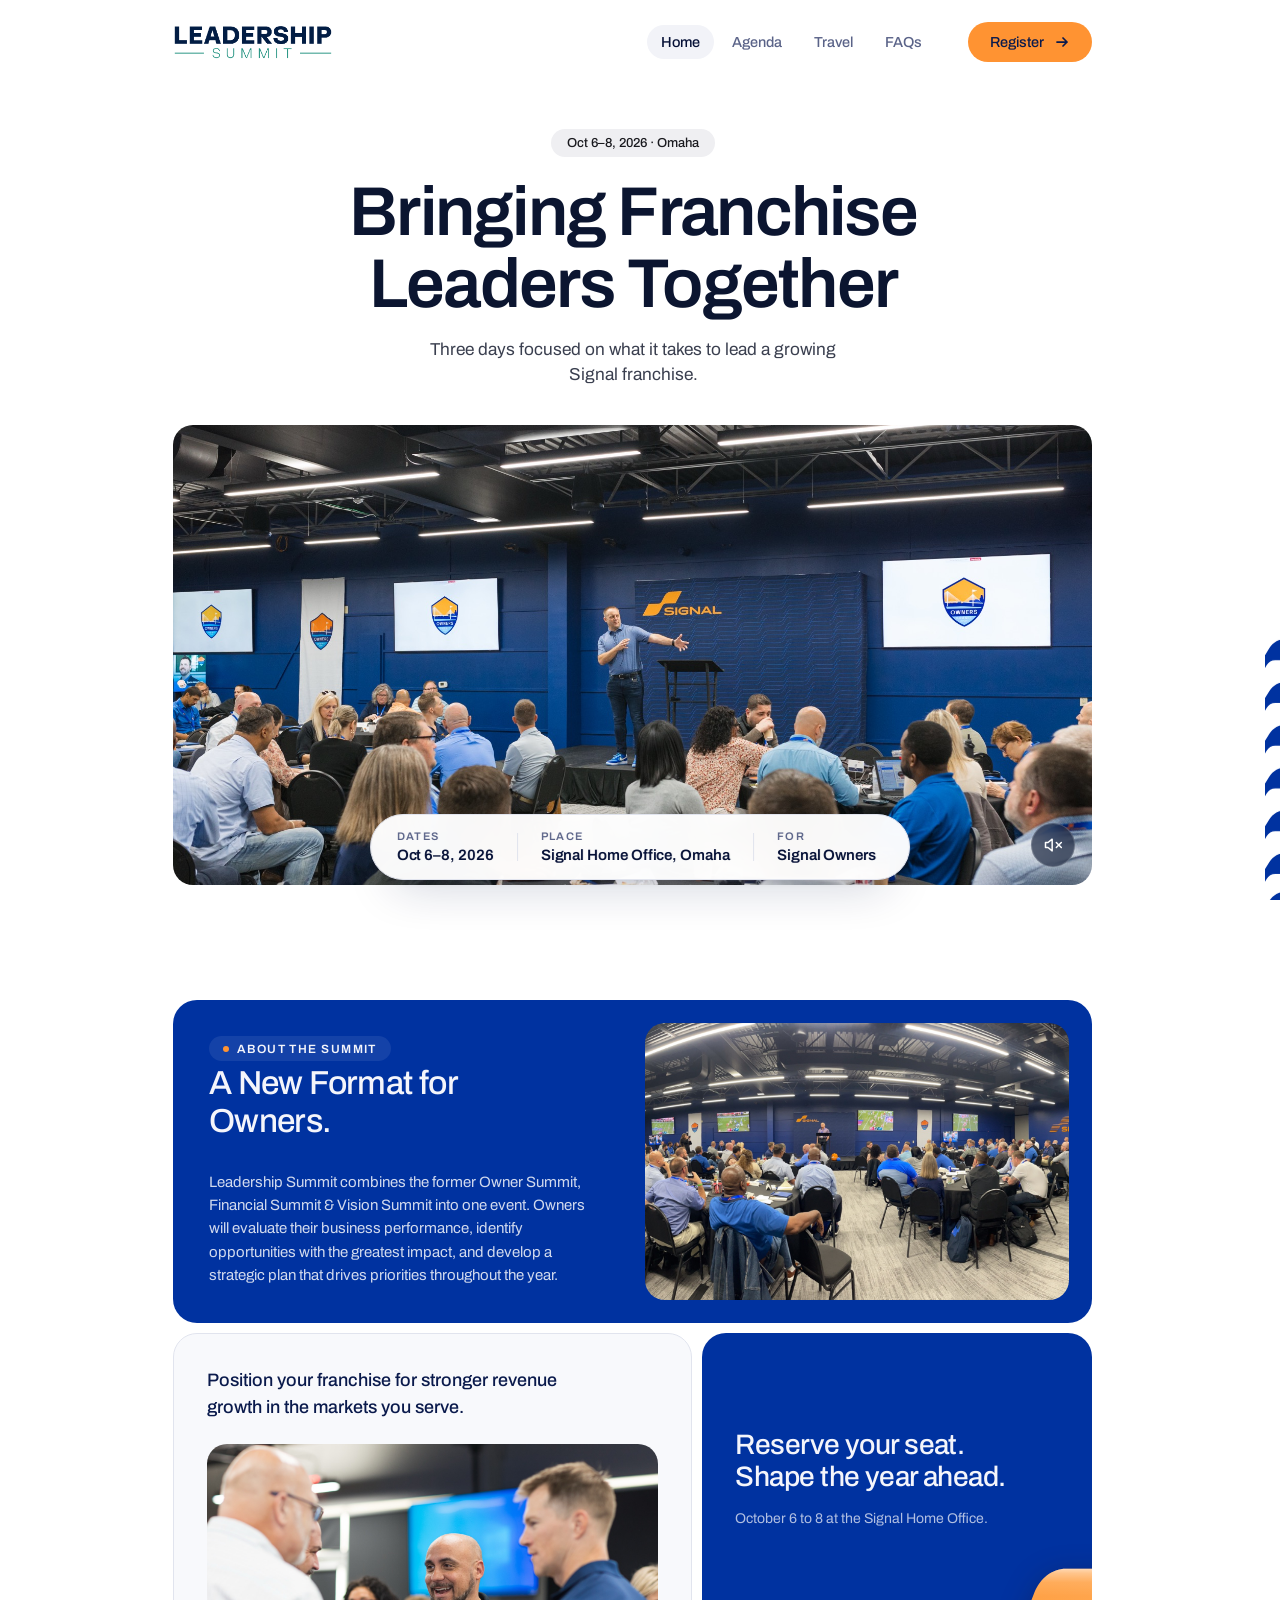
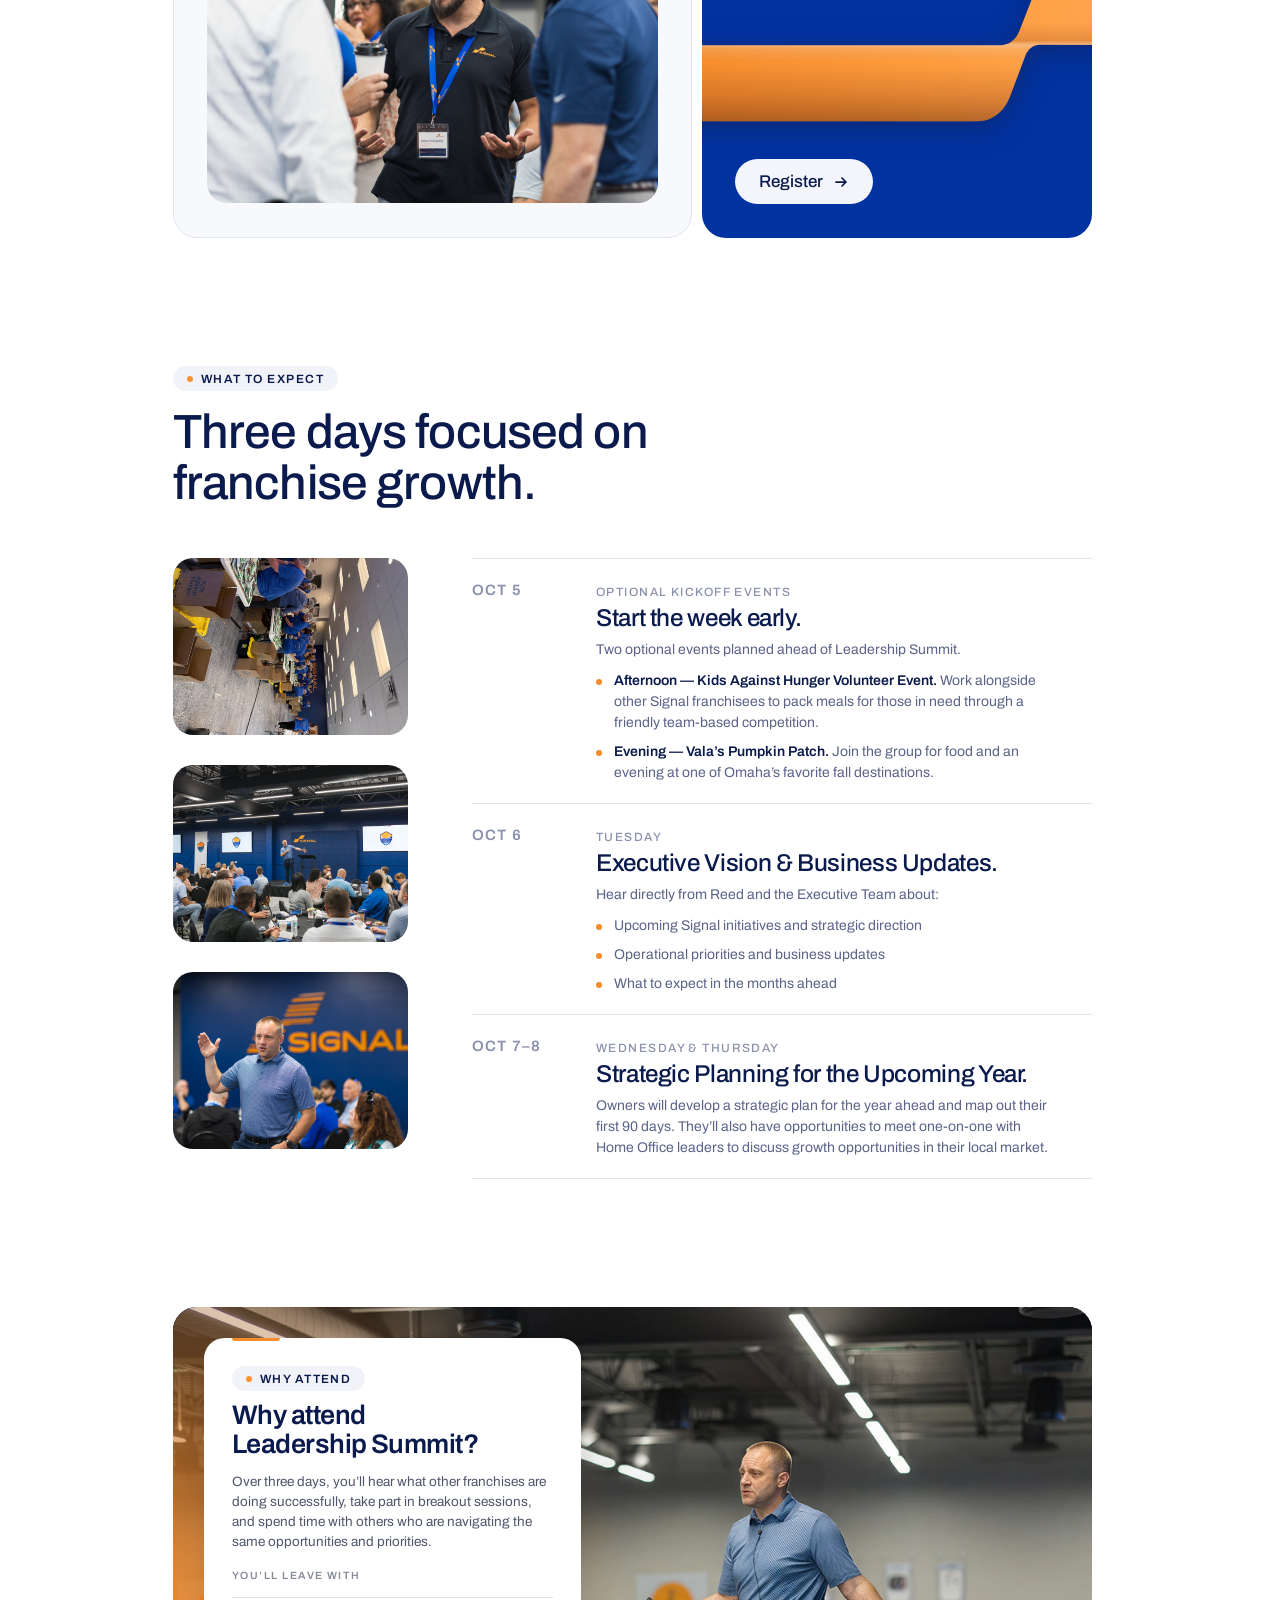
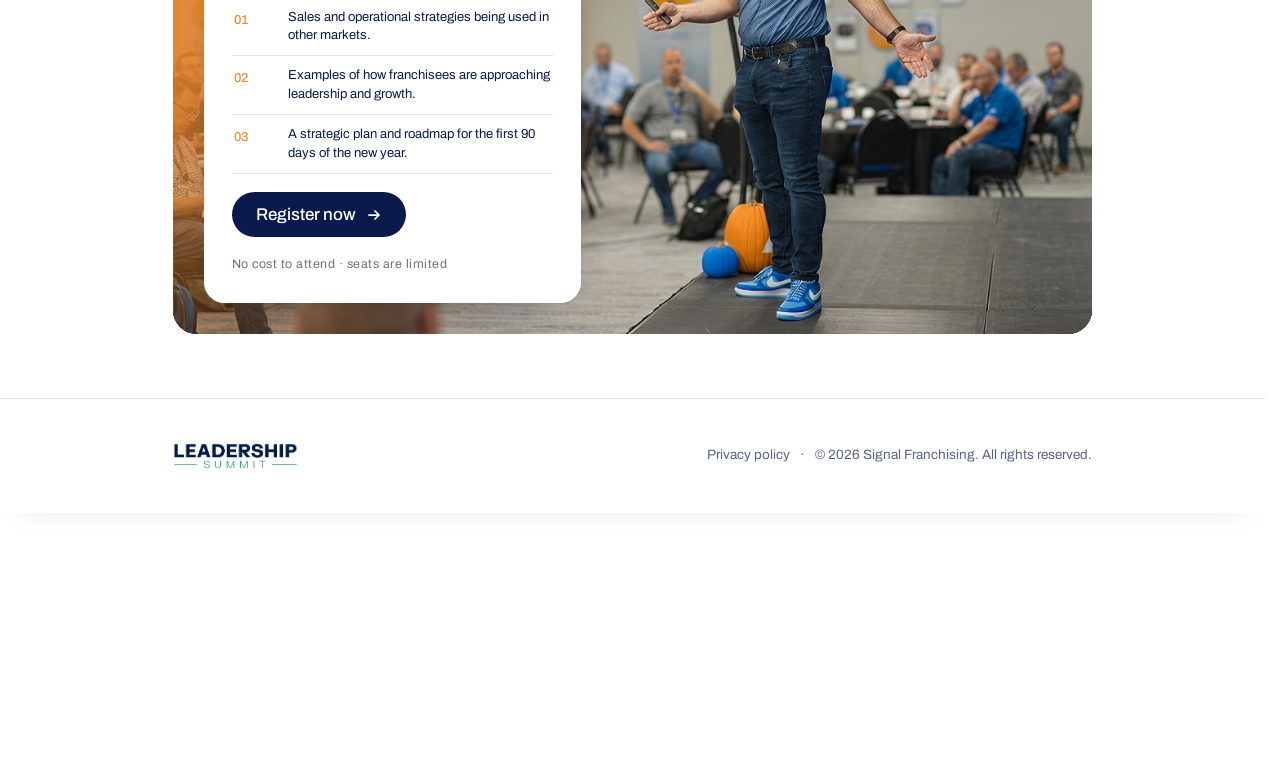
==== commit 9021b7b3: "V5: image-load perf — compress photos + lazy/async + preload hero poster - Resize and re-encode the " ====
--- a/index.html
+++ b/index.html
@@ -8,8 +8,10 @@
       name="description"
       content="Three days in Omaha for the people running and growing Signal franchises. October 6 to 8, 2026."
     />
+    <!-- Preload the hero video poster so the LCP image starts decoding before CSS finishes parsing. -->
+    <link rel="preload" as="image" href="assets/photos/SignalOwnerSummit2024-7062.jpg" fetchpriority="high" />
     <link rel="stylesheet" href="css/shared.css" />
-    <link rel="stylesheet" href="css/variation-5.css?v=201-single-hero" />
+    <link rel="stylesheet" href="css/variation-5.css?v=202-image-perf" />
   </head>
   <body class="v5">
     <!-- ============ NAV ============ -->
@@ -116,7 +118,7 @@
                   </p>
                 </div>
                 <div class="v5__composite-main-image">
-                  <img src="assets/photos/1.jpg" alt="Signal franchise owners gathered in working sessions at Leadership Summit" />
+                  <img loading="lazy" decoding="async" src="assets/photos/1.jpg" alt="Signal franchise owners gathered in working sessions at Leadership Summit" />
                 </div>
               </div>
             </div>
@@ -128,7 +130,7 @@
                   Position your franchise for stronger revenue growth in the markets you serve.
                 </p>
                 <div class="v5__composite-mission-photo">
-                  <img src="assets/photos/SignalOwnerSummit2024-1065.jpg" alt="Owners in a working session" />
+                  <img loading="lazy" decoding="async" src="assets/photos/SignalOwnerSummit2024-1065.jpg" alt="Owners in a working session" />
                   <span class="v5__tag v5__tag--a"><svg viewBox="0 0 16 16" aria-hidden="true"><circle cx="6" cy="5.5" r="2"/><circle cx="11" cy="5.5" r="2"/><path d="M2 13c0-2 1.8-3.5 4-3.5s4 1.5 4 3.5"/><path d="M9 13c0-2 1.8-3.5 4-3.5"/></svg>Leadership</span>
                   <span class="v5__tag v5__tag--b"><svg viewBox="0 0 16 16" aria-hidden="true"><circle cx="8" cy="8" r="2.5"/><path d="M8 1.5v2M8 12.5v2M1.5 8h2M12.5 8h2M3.4 3.4l1.4 1.4M11.2 11.2l1.4 1.4M3.4 12.6l1.4-1.4M11.2 4.8l1.4-1.4"/></svg>Operations</span>
                   <span class="v5__tag v5__tag--c"><svg viewBox="0 0 16 16" aria-hidden="true"><path d="M2 12l4-4 3 3 5-6"/><path d="M10 5h4v4"/></svg>Sales</span>
@@ -228,13 +230,13 @@
           <div class="v5__days">
             <div class="v5__days-images">
               <figure class="v5__days-img">
-                <img src="assets/photos/2.jpg" alt="Signal franchisees packing meals at the Kids Against Hunger volunteer event" />
+                <img loading="lazy" decoding="async" src="assets/photos/2.jpg" alt="Signal franchisees packing meals at the Kids Against Hunger volunteer event" />
               </figure>
               <figure class="v5__days-img">
-                <img src="assets/photos/SignalOwnerSummit2024-7062.jpg" alt="Leadership session" />
+                <img loading="lazy" decoding="async" src="assets/photos/SignalOwnerSummit2024-7062.jpg" alt="Leadership session" />
               </figure>
               <figure class="v5__days-img">
-                <img src="assets/photos/SignalOwnerSummit2024-1281.jpg" alt="Breakout discussion" />
+                <img loading="lazy" decoding="async" src="assets/photos/SignalOwnerSummit2024-1281.jpg" alt="Breakout discussion" />
               </figure>
             </div>
 
@@ -303,6 +305,8 @@
             <figure class="v5__why-media">
               <img
                 class="v5__why-photo"
+                loading="lazy"
+                decoding="async"
                 src="assets/photos/why-attend.png"
                 alt="Signal franchise owner presenting to a roomful of owners at Leadership Summit" />
             </figure>
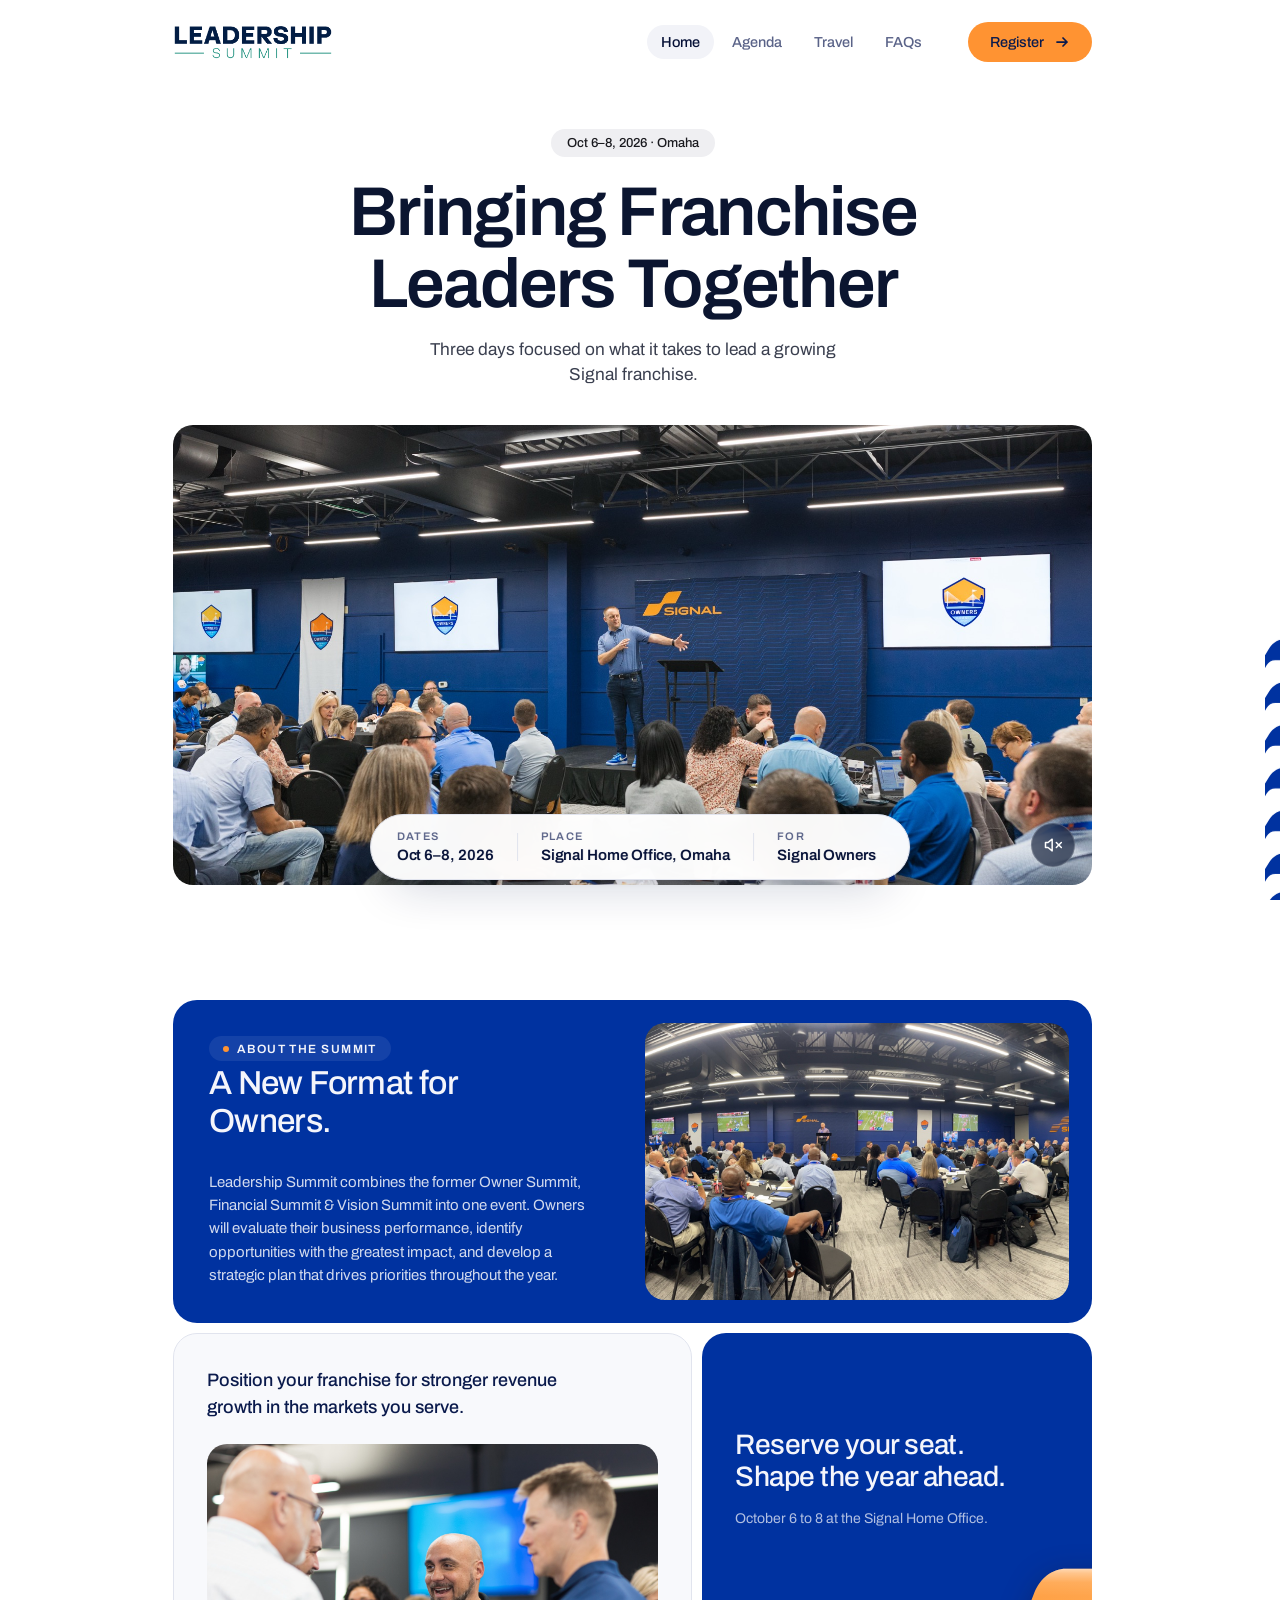
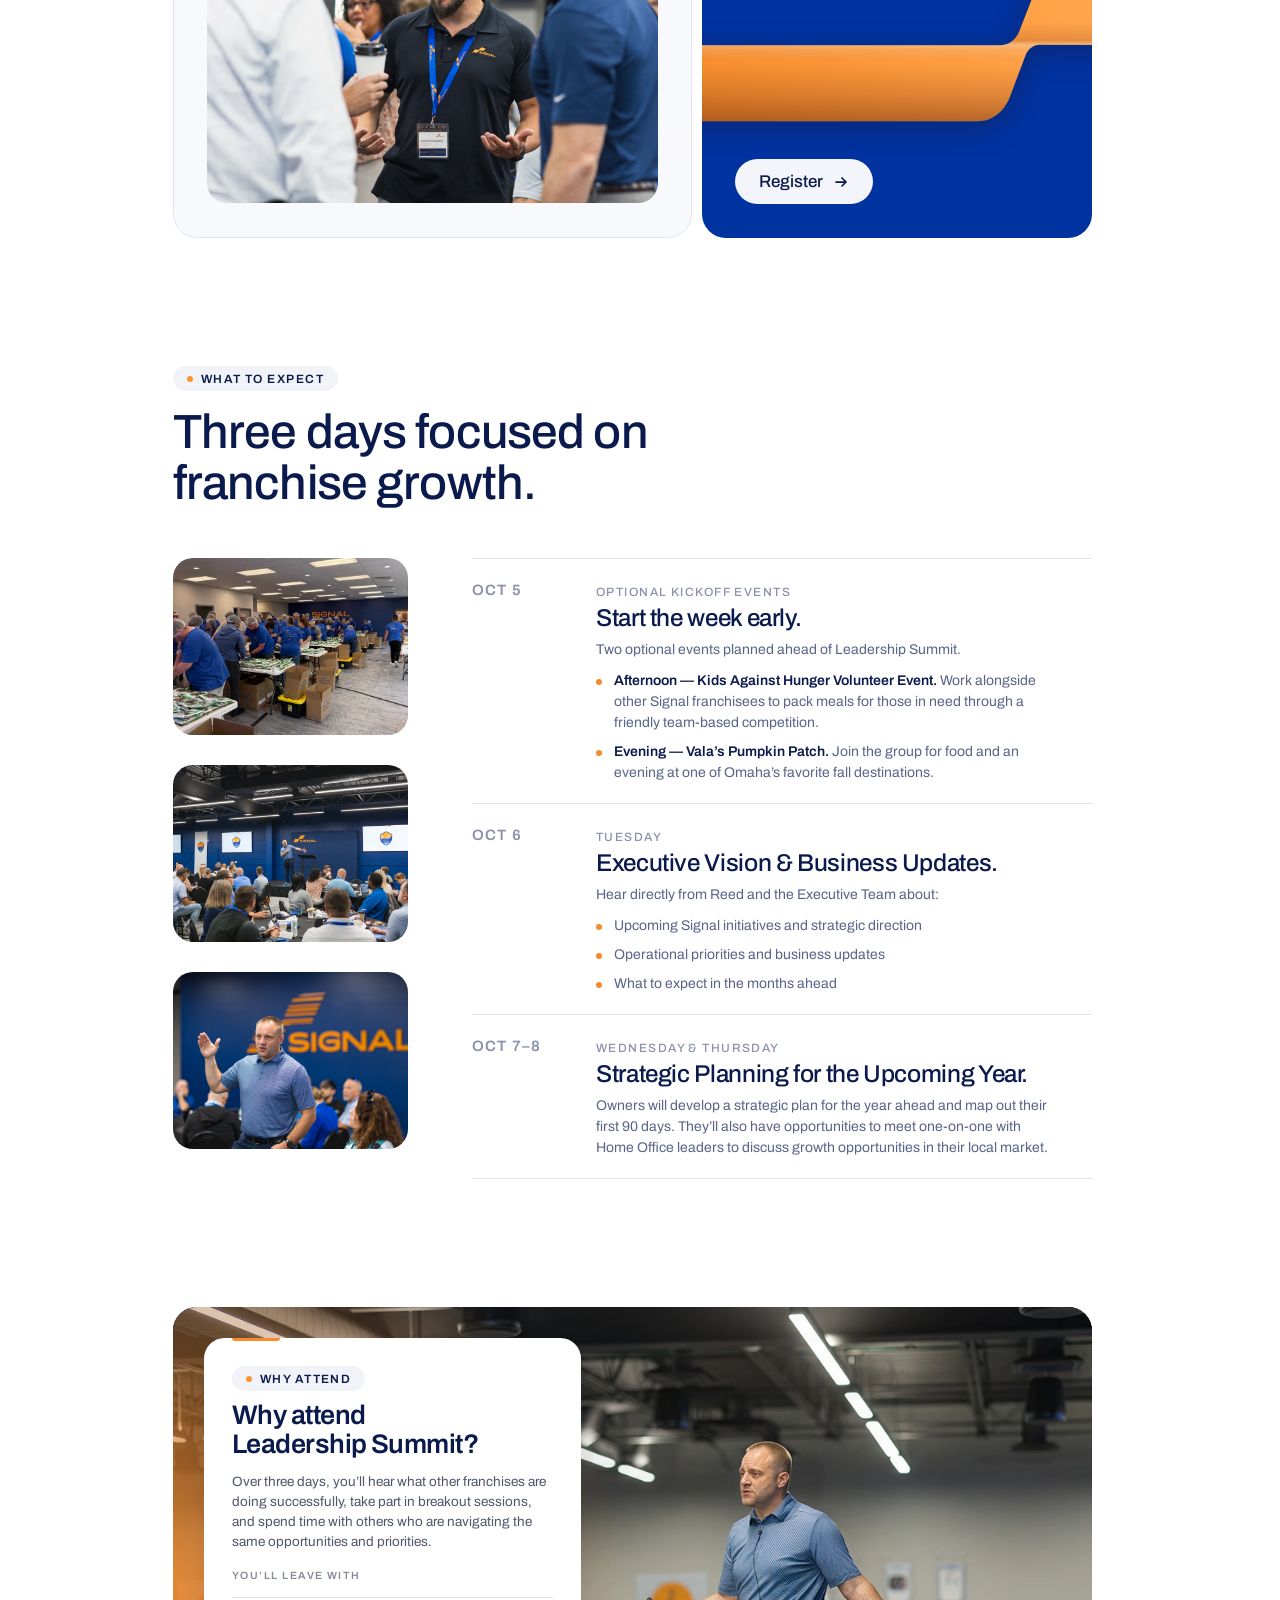
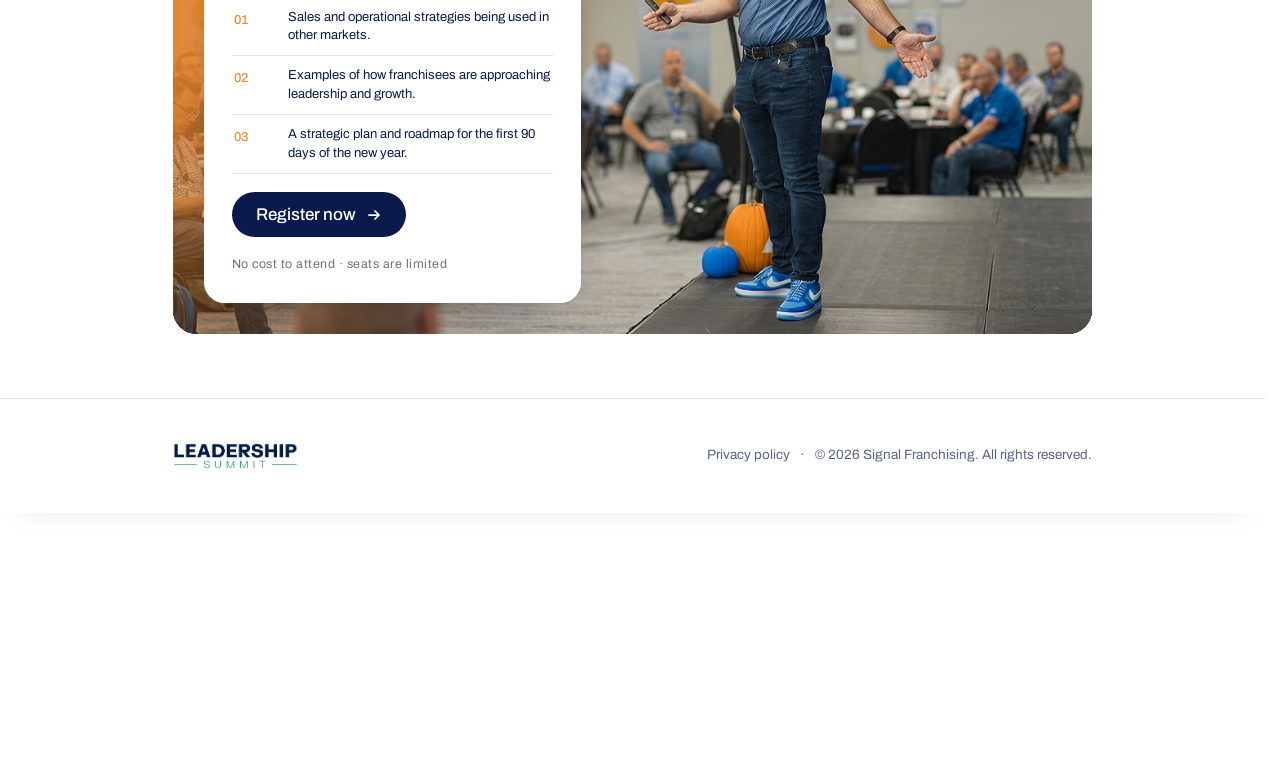
==== commit 53e664bf: "V5: restore nav-CTA arrow on subpages + auto-hide mute btn when video has no audio - Add the chevron" ====
--- a/index.html
+++ b/index.html
@@ -11,7 +11,7 @@
     <!-- Preload the hero video poster so the LCP image starts decoding before CSS finishes parsing. -->
     <link rel="preload" as="image" href="assets/photos/SignalOwnerSummit2024-7062.jpg" fetchpriority="high" />
     <link rel="stylesheet" href="css/shared.css" />
-    <link rel="stylesheet" href="css/variation-5.css?v=202-image-perf" />
+    <link rel="stylesheet" href="css/variation-5.css?v=203-nav-arrow" />
   </head>
   <body class="v5">
     <!-- ============ NAV ============ -->
@@ -420,23 +420,41 @@
     </script>
     <script src="js/v5-motion.js?v=9-no-hover"></script>
 
-    <!-- Hero video mute/unmute toggle. -->
+    <!-- Hero video mute/unmute toggle. Hides itself if the video has no audio track. -->
     <script>
       (() => {
         const video = document.getElementById('v5HeroVideo');
         const btn = document.querySelector('.v5__hero-mute');
         if (!video || !btn) return;
+
+        const hasAudio = (v) => {
+          if (typeof v.mozHasAudio === 'boolean') return v.mozHasAudio;
+          if (typeof v.webkitAudioDecodedByteCount === 'number') return v.webkitAudioDecodedByteCount > 0;
+          if (v.audioTracks && typeof v.audioTracks.length === 'number') return v.audioTracks.length > 0;
+          return null;     /* unknown — keep the button so newer videos still work */
+        };
+
         const sync = () => {
           const muted = video.muted;
           btn.classList.toggle('is-on', !muted);
           btn.setAttribute('aria-pressed', String(muted));
           btn.setAttribute('aria-label', muted ? 'Unmute video' : 'Mute video');
         };
+
+        const checkAudio = () => {
+          const result = hasAudio(video);
+          if (result === false) btn.hidden = true;
+        };
+
         btn.addEventListener('click', () => {
           video.muted = !video.muted;
           if (!video.muted && video.paused) video.play().catch(() => {});
           sync();
         });
+
+        video.addEventListener('loadedmetadata', checkAudio);
+        video.addEventListener('canplay', checkAudio);
+        if (video.readyState >= 1) checkAudio();
         sync();
       })();
     </script>
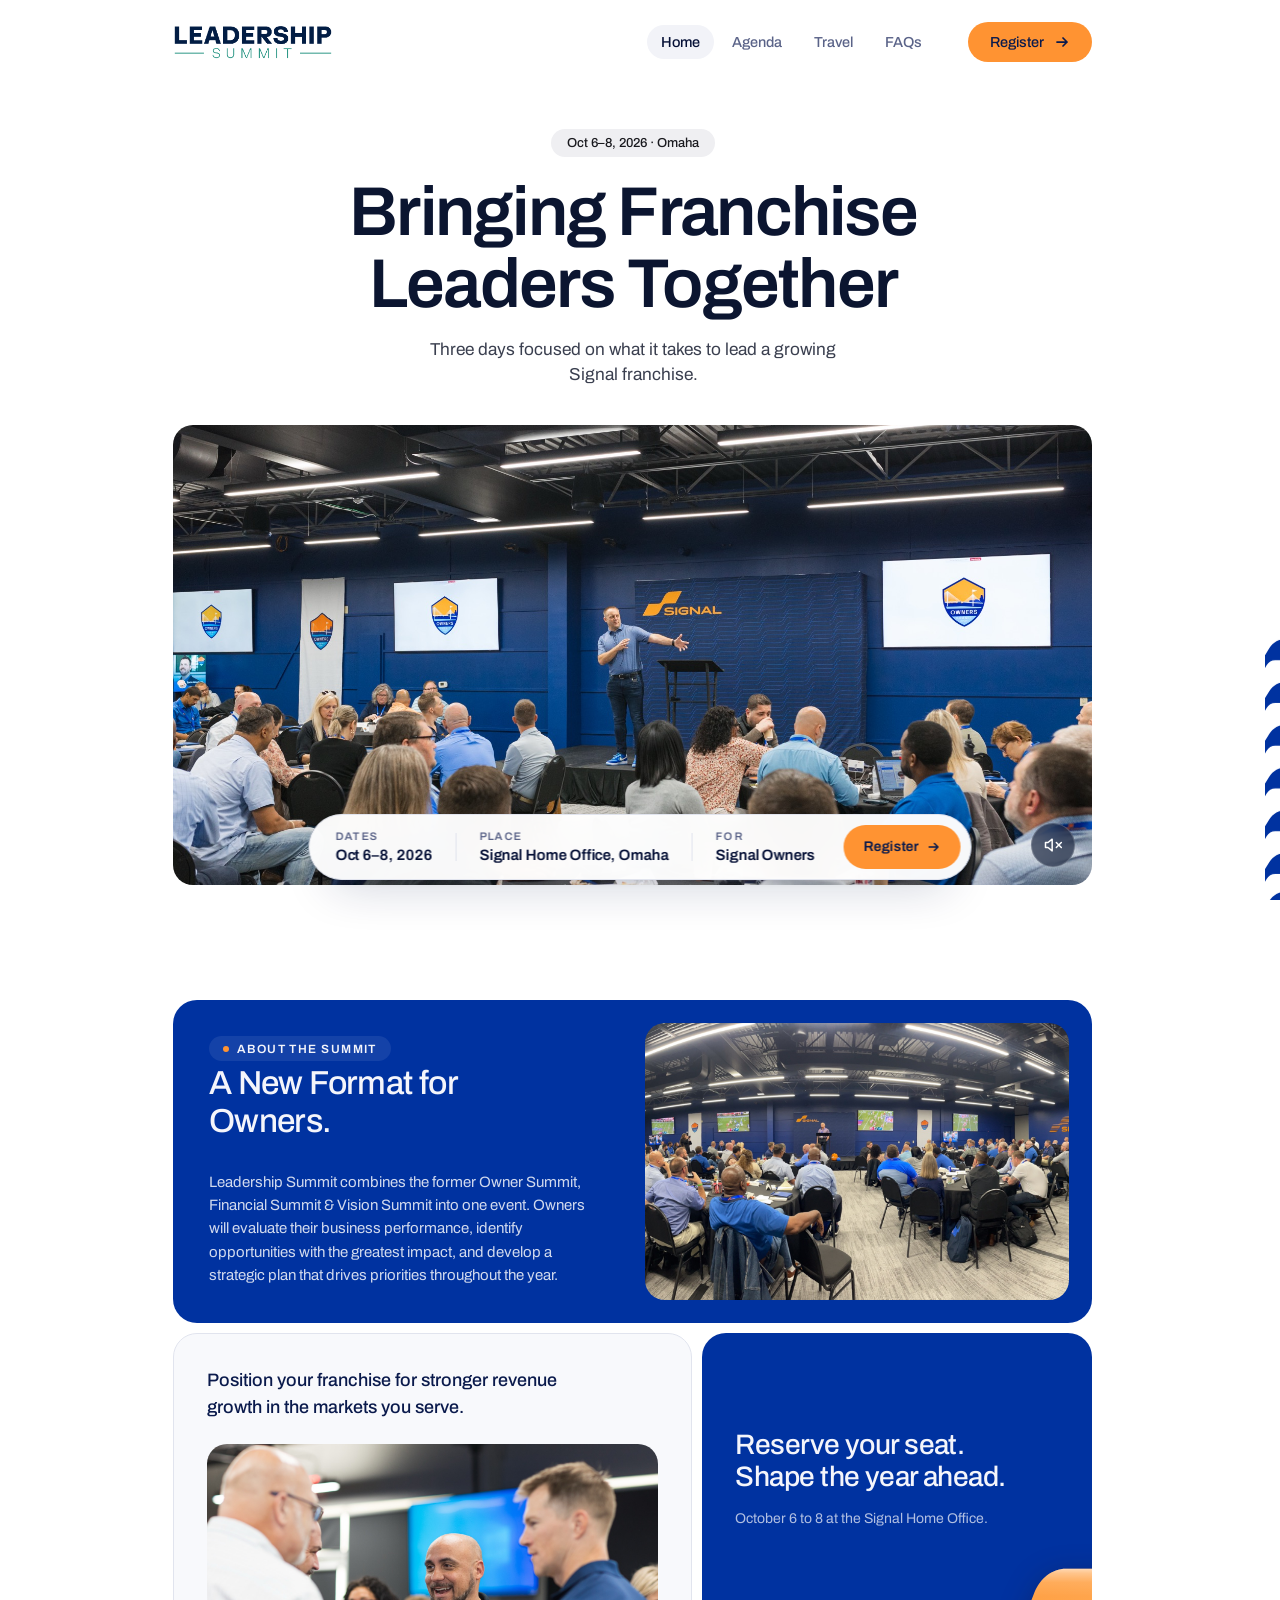
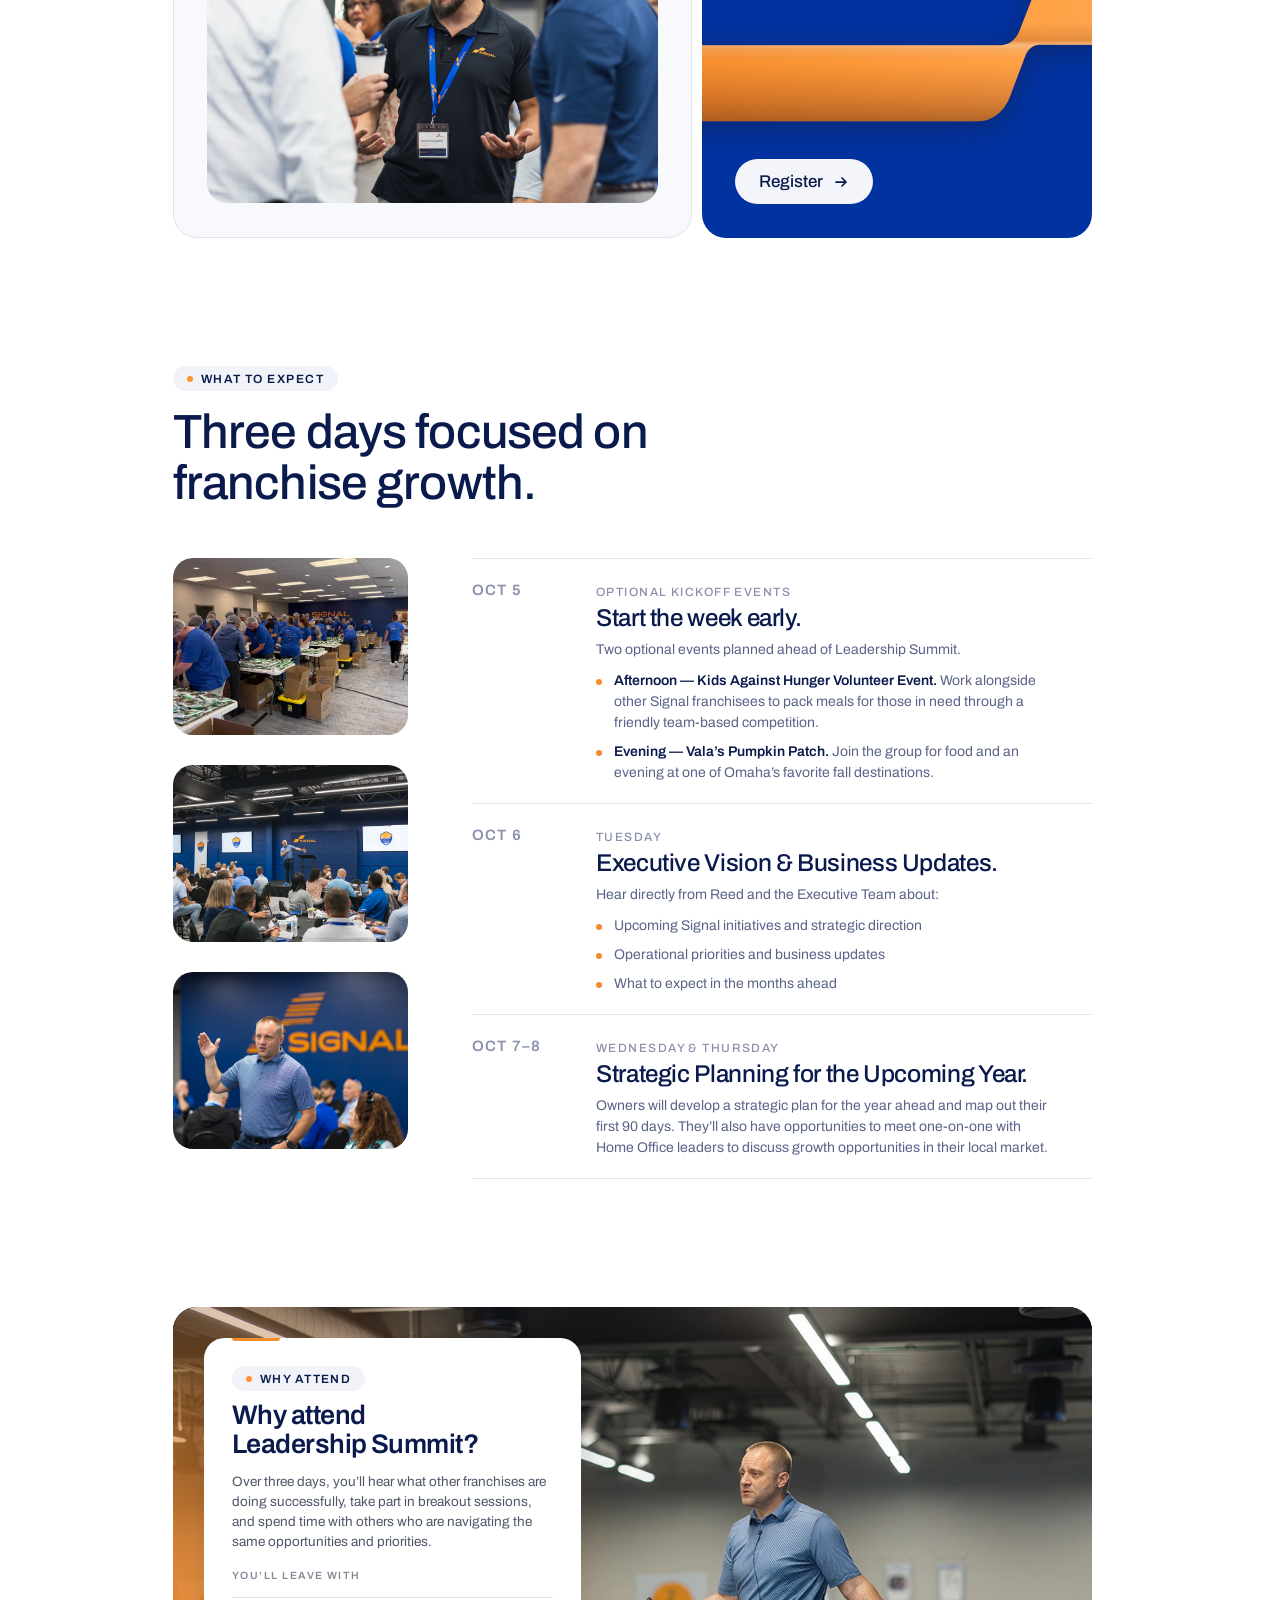
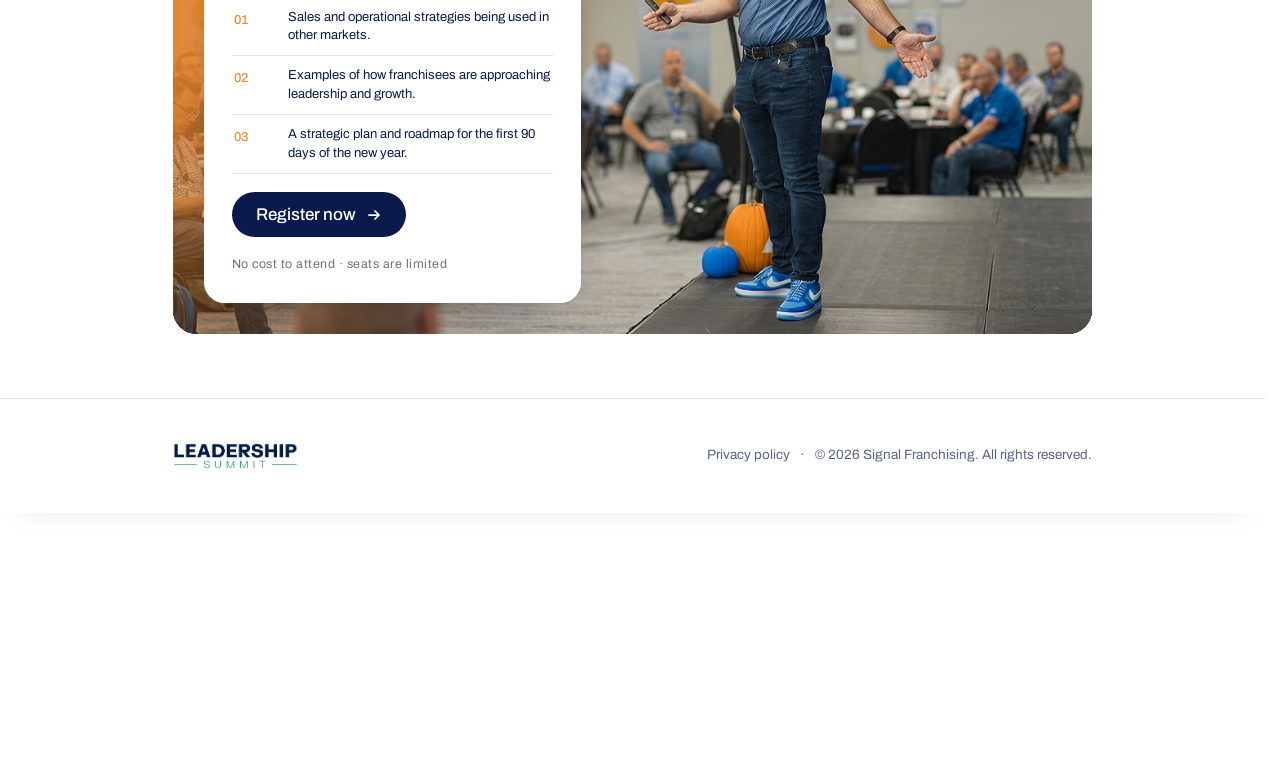
==== commit d9ab2e90: "V5: add brand favicon to every page assets/favicon.svg: 32x32 SVG, navy rounded-square plate with wh" ====
--- a/index.html
+++ b/index.html
@@ -10,6 +10,7 @@
     />
     <!-- Preload the hero video poster so the LCP image starts decoding before CSS finishes parsing. -->
     <link rel="preload" as="image" href="assets/photos/SignalOwnerSummit2024-7062.jpg" fetchpriority="high" />
+    <link rel="icon" type="image/svg+xml" href="assets/favicon.svg" />
     <link rel="stylesheet" href="css/shared.css" />
     <link rel="stylesheet" href="css/variation-5.css?v=203-nav-arrow" />
   </head>
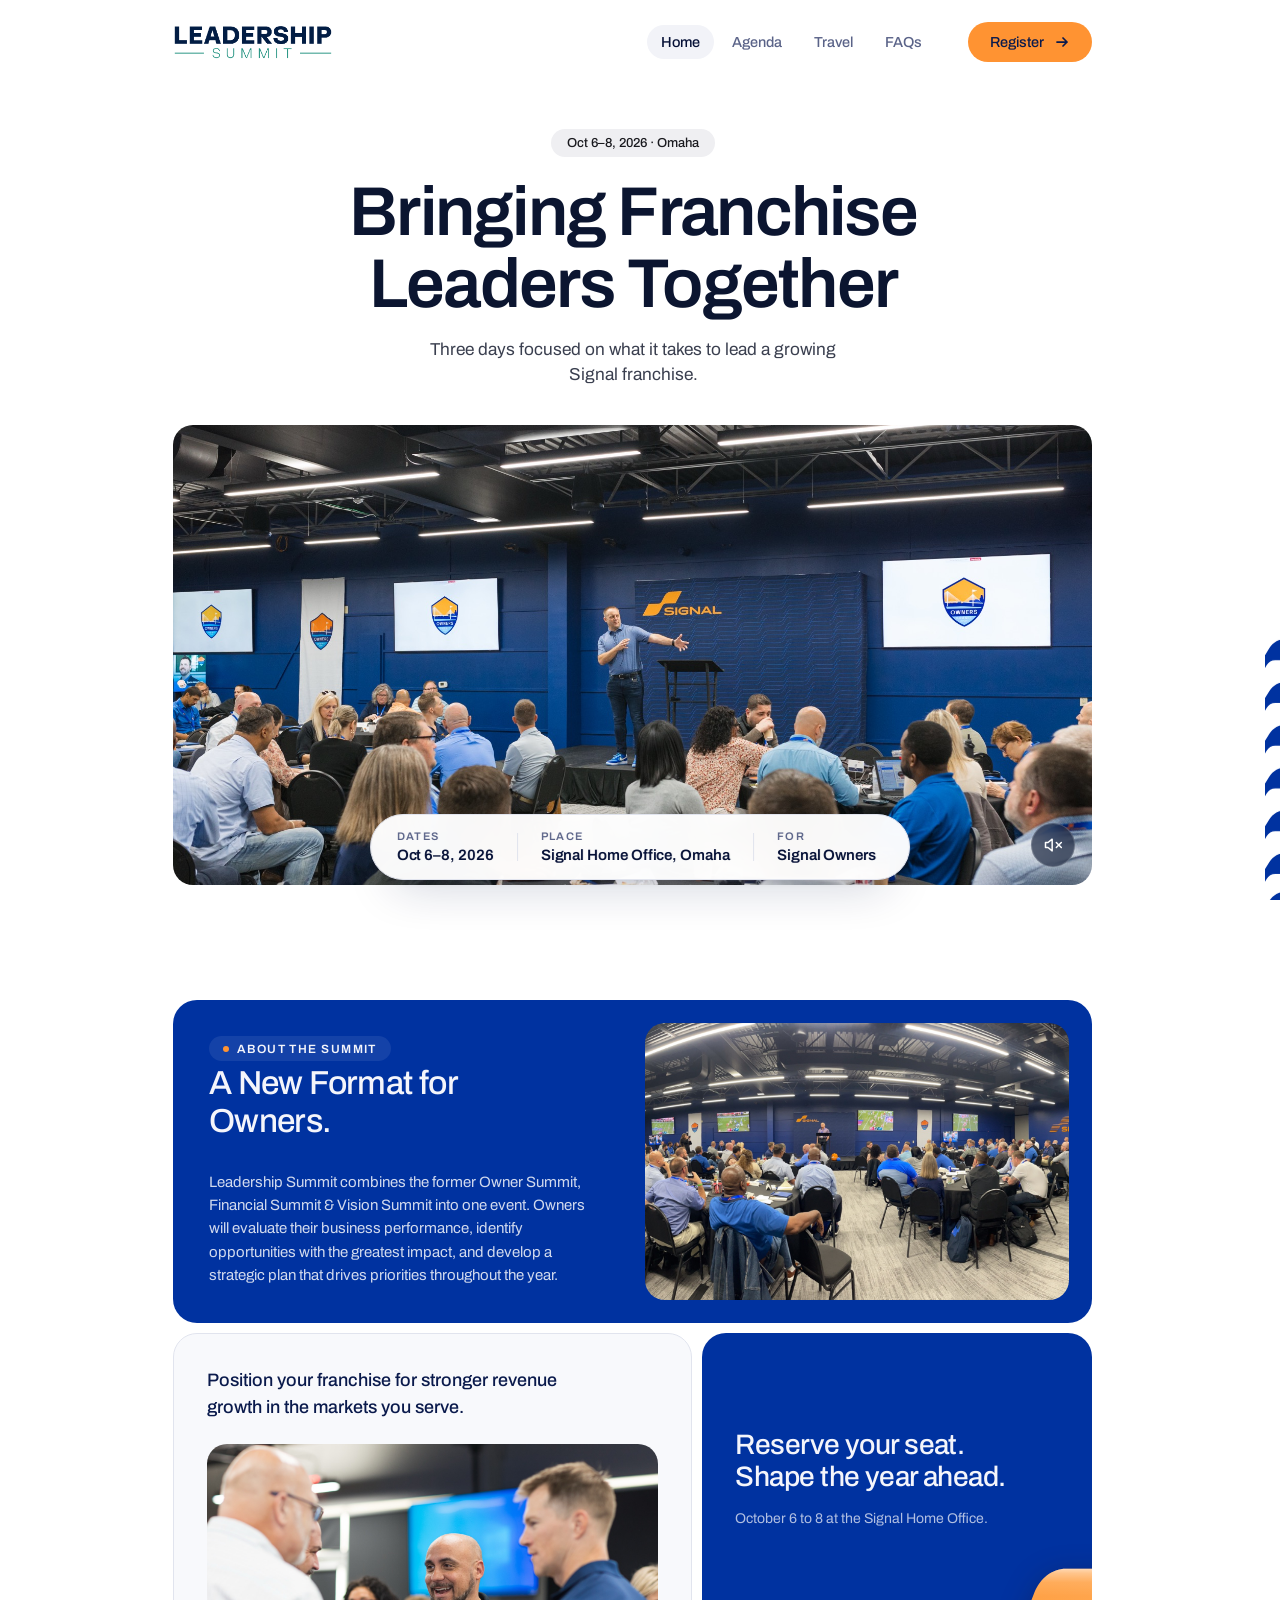
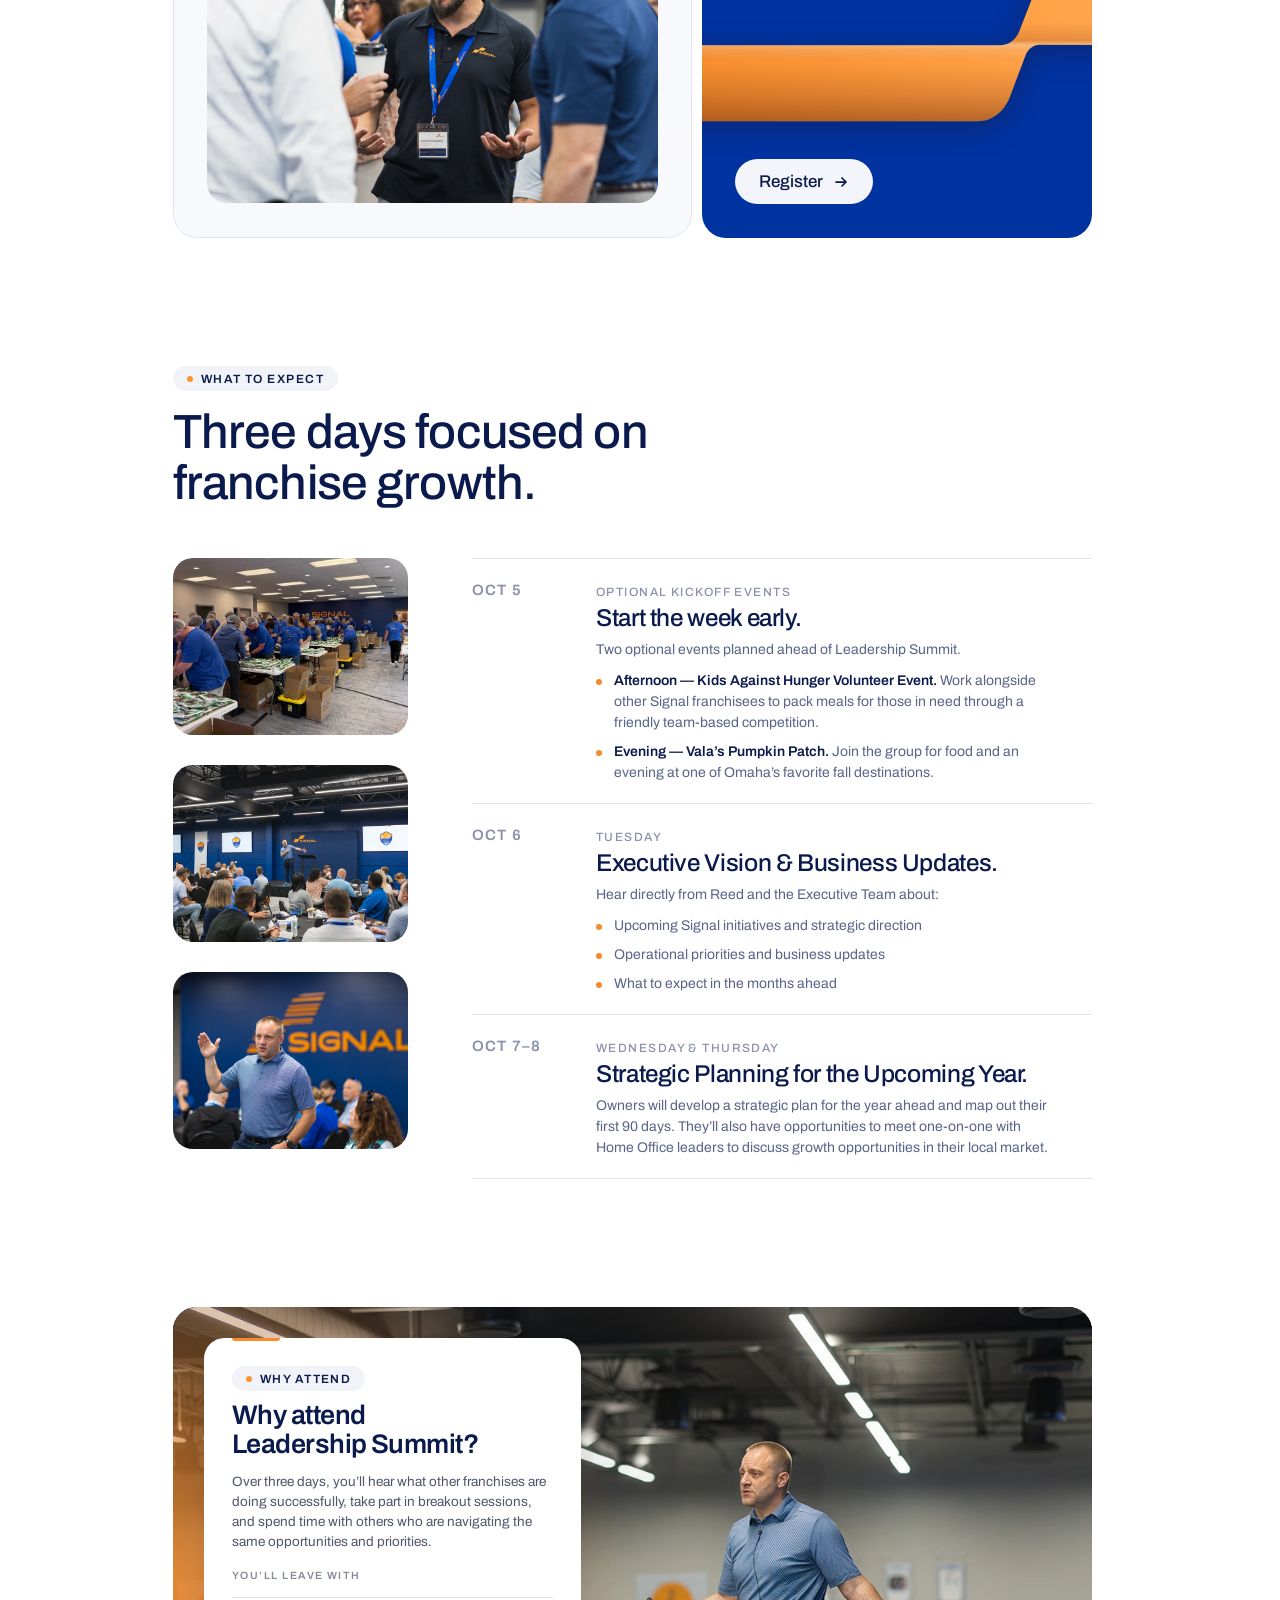
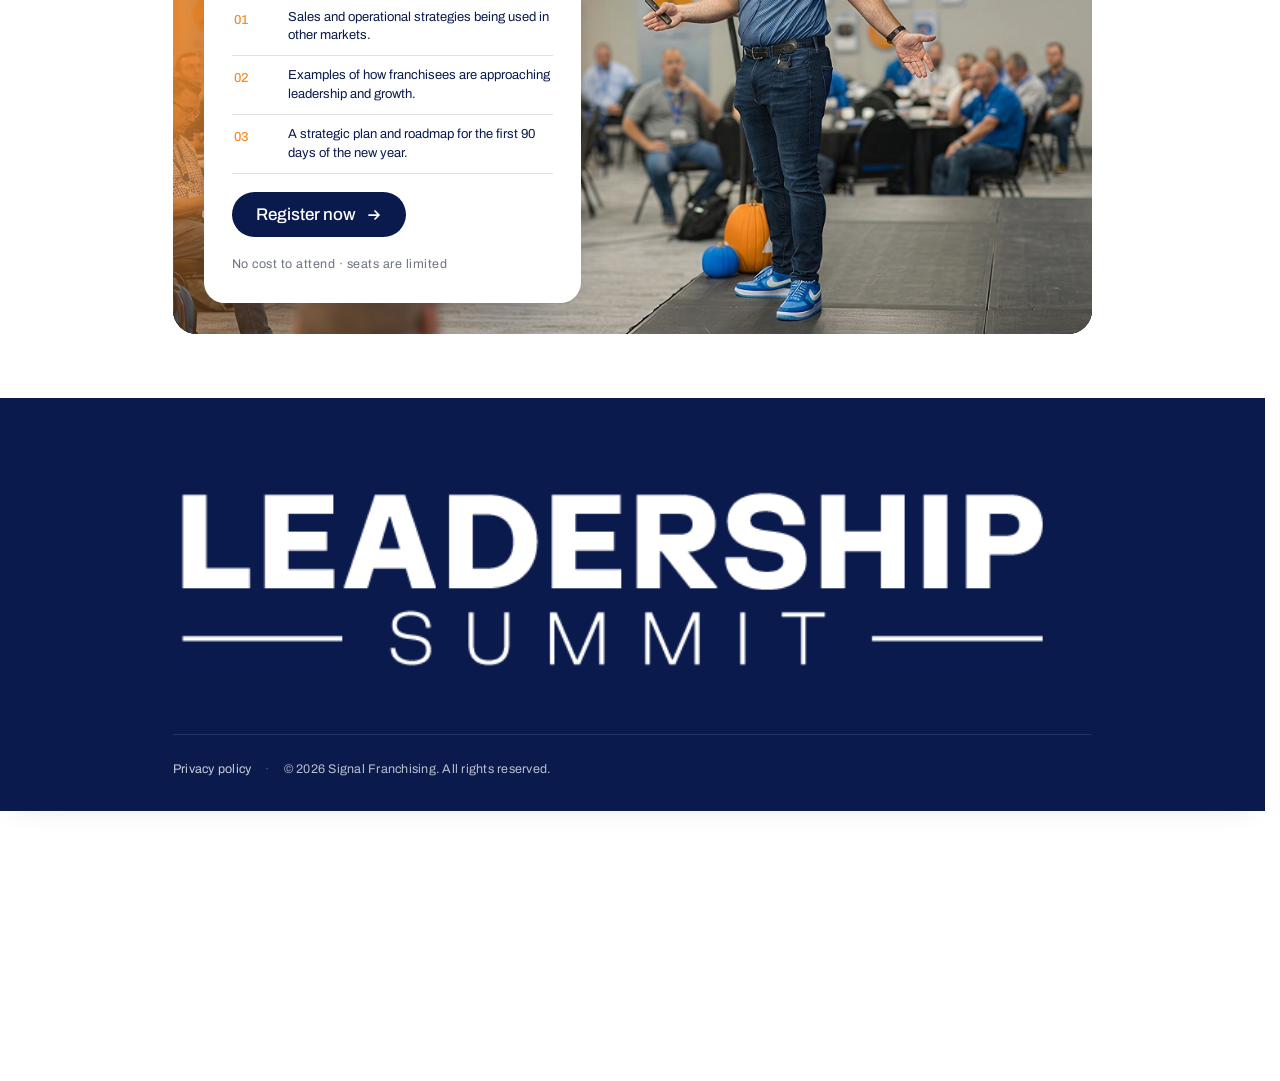
==== commit 62a05f55: "V5: bolder footer — dark navy band with oversized white wordmark - Swap Logo Coloured.png to Logo Wh" ====
--- a/index.html
+++ b/index.html
@@ -12,7 +12,7 @@
     <link rel="preload" as="image" href="assets/photos/SignalOwnerSummit2024-7062.jpg" fetchpriority="high" />
     <link rel="icon" type="image/svg+xml" href="assets/favicon.svg" />
     <link rel="stylesheet" href="css/shared.css" />
-    <link rel="stylesheet" href="css/variation-5.css?v=203-nav-arrow" />
+    <link rel="stylesheet" href="css/variation-5.css?v=204-bold-footer" />
   </head>
   <body class="v5">
     <!-- ============ NAV ============ -->
@@ -360,15 +360,13 @@
     <!-- ============ FOOTER ============ -->
     <footer class="v5__footer-min">
       <div class="v5__wrap">
-        <div class="v5__footer-min-row">
-          <a class="v5__footer-min-brand" href="index.html" aria-label="Leadership Summit 2026">
-            <img src="assets/Logo Coloured.png" alt="Leadership Summit" />
-          </a>
-          <div class="v5__footer-min-legal">
-            <a class="v5__footer-min-link" href="#">Privacy policy</a>
-            <span class="v5__footer-min-sep" aria-hidden="true">&middot;</span>
-            <span>&copy; 2026 Signal Franchising. All rights reserved.</span>
-          </div>
+        <a class="v5__footer-min-brand" href="index.html" aria-label="Leadership Summit 2026">
+          <img src="assets/Logo White.png" alt="Leadership Summit" />
+        </a>
+        <div class="v5__footer-min-legal">
+          <a class="v5__footer-min-link" href="#">Privacy policy</a>
+          <span class="v5__footer-min-sep" aria-hidden="true">&middot;</span>
+          <span>&copy; 2026 Signal Franchising. All rights reserved.</span>
         </div>
       </div>
     </footer>
--- a/css/variation-5.css
+++ b/css/variation-5.css
@@ -2522,55 +2522,67 @@
 /* -----------------------------------------------------------
    Footer (new — big-statement layout, matches reference frame)
    ----------------------------------------------------------- */
-/* Minimal footer — just Privacy + © + small logo. */
+/* Bolder footer — dark navy band with an oversized white wordmark and a
+   thin legal rule beneath. */
 .v5__footer-min {
-  background: var(--v5-bg);
-  color: var(--v5-ink);
-  border-top: 1px solid var(--v5-rule);
-  padding: clamp(28px, 3.5vw, 44px) 0;
+  background: var(--v5-ink, #0B1530);
+  color: rgba(255, 255, 255, 0.72);
+  padding: clamp(56px, 7vw, 96px) 0 clamp(24px, 2.4vw, 36px);
   font-size: 13.5px;
-  color: var(--v5-ink-muted, rgba(11, 21, 48, 0.6));
-}
-
-.v5__footer-min-row {
-  display: flex;
-  align-items: center;
-  justify-content: space-between;
-  gap: clamp(20px, 3vw, 40px);
-  flex-wrap: wrap;
+}
+
+.v5__footer-min .v5__wrap {
+  display: flex;
+  flex-direction: column;
+  align-items: flex-start;
+  gap: clamp(40px, 5vw, 72px);
+}
+
+/* Oversized wordmark — fills most of the container width as a statement. */
+.v5__footer-min-brand {
+  display: block;
+  width: 100%;
+  max-width: 880px;
 }
 
 .v5__footer-min-brand img {
   display: block;
-  height: 26px;
-  width: auto;
-  max-width: none;
-}
-
+  width: 100%;
+  height: auto;
+  max-width: 100%;
+}
+
+/* Hairline rule + legal row tucked under the wordmark. */
 .v5__footer-min-legal {
+  width: 100%;
   display: flex;
   align-items: center;
-  gap: 10px;
   flex-wrap: wrap;
+  gap: 10px 14px;
+  padding-top: clamp(20px, 2vw, 28px);
+  border-top: 1px solid rgba(255, 255, 255, 0.10);
+  font-size: 12.5px;
+  letter-spacing: 0.02em;
 }
 
 .v5__footer-min-link {
-  color: var(--v5-ink-muted, rgba(11, 21, 48, 0.6));
+  color: rgba(255, 255, 255, 0.78);
   transition: color var(--v5-fast, 180ms) ease;
 }
 
 .v5__footer-min-link:hover {
-  color: var(--v5-ink, #0B1530);
+  color: #FFFFFF;
   text-decoration: underline;
   text-underline-offset: 3px;
 }
 
 .v5__footer-min-sep {
-  color: var(--v5-ink-muted, rgba(11, 21, 48, 0.35));
+  color: rgba(255, 255, 255, 0.32);
 }
 
 @media (max-width: 640px) {
-  .v5__footer-min-row { justify-content: center; text-align: center; }
+  .v5__footer-min { padding-top: clamp(40px, 12vw, 64px); }
+  .v5__footer-min-legal { justify-content: flex-start; }
 }
 
 /* -----------------------------------------------------------
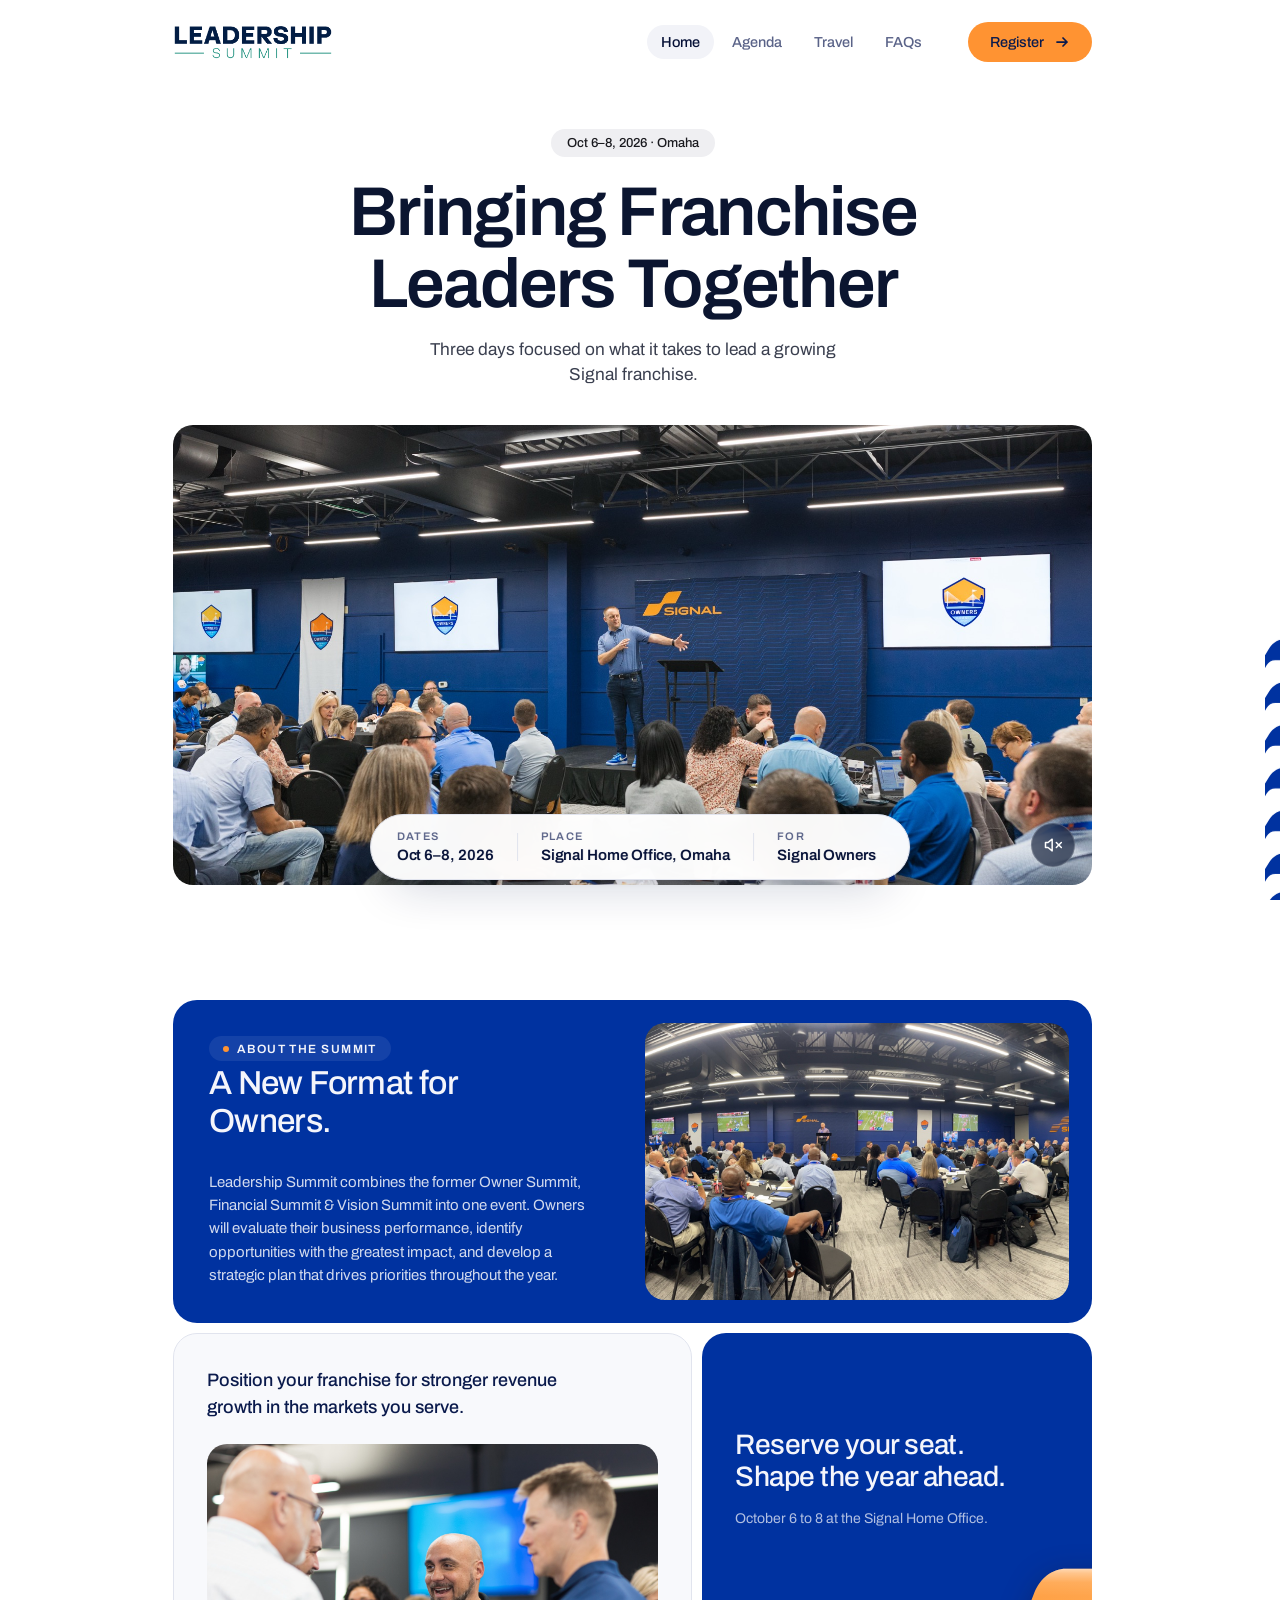
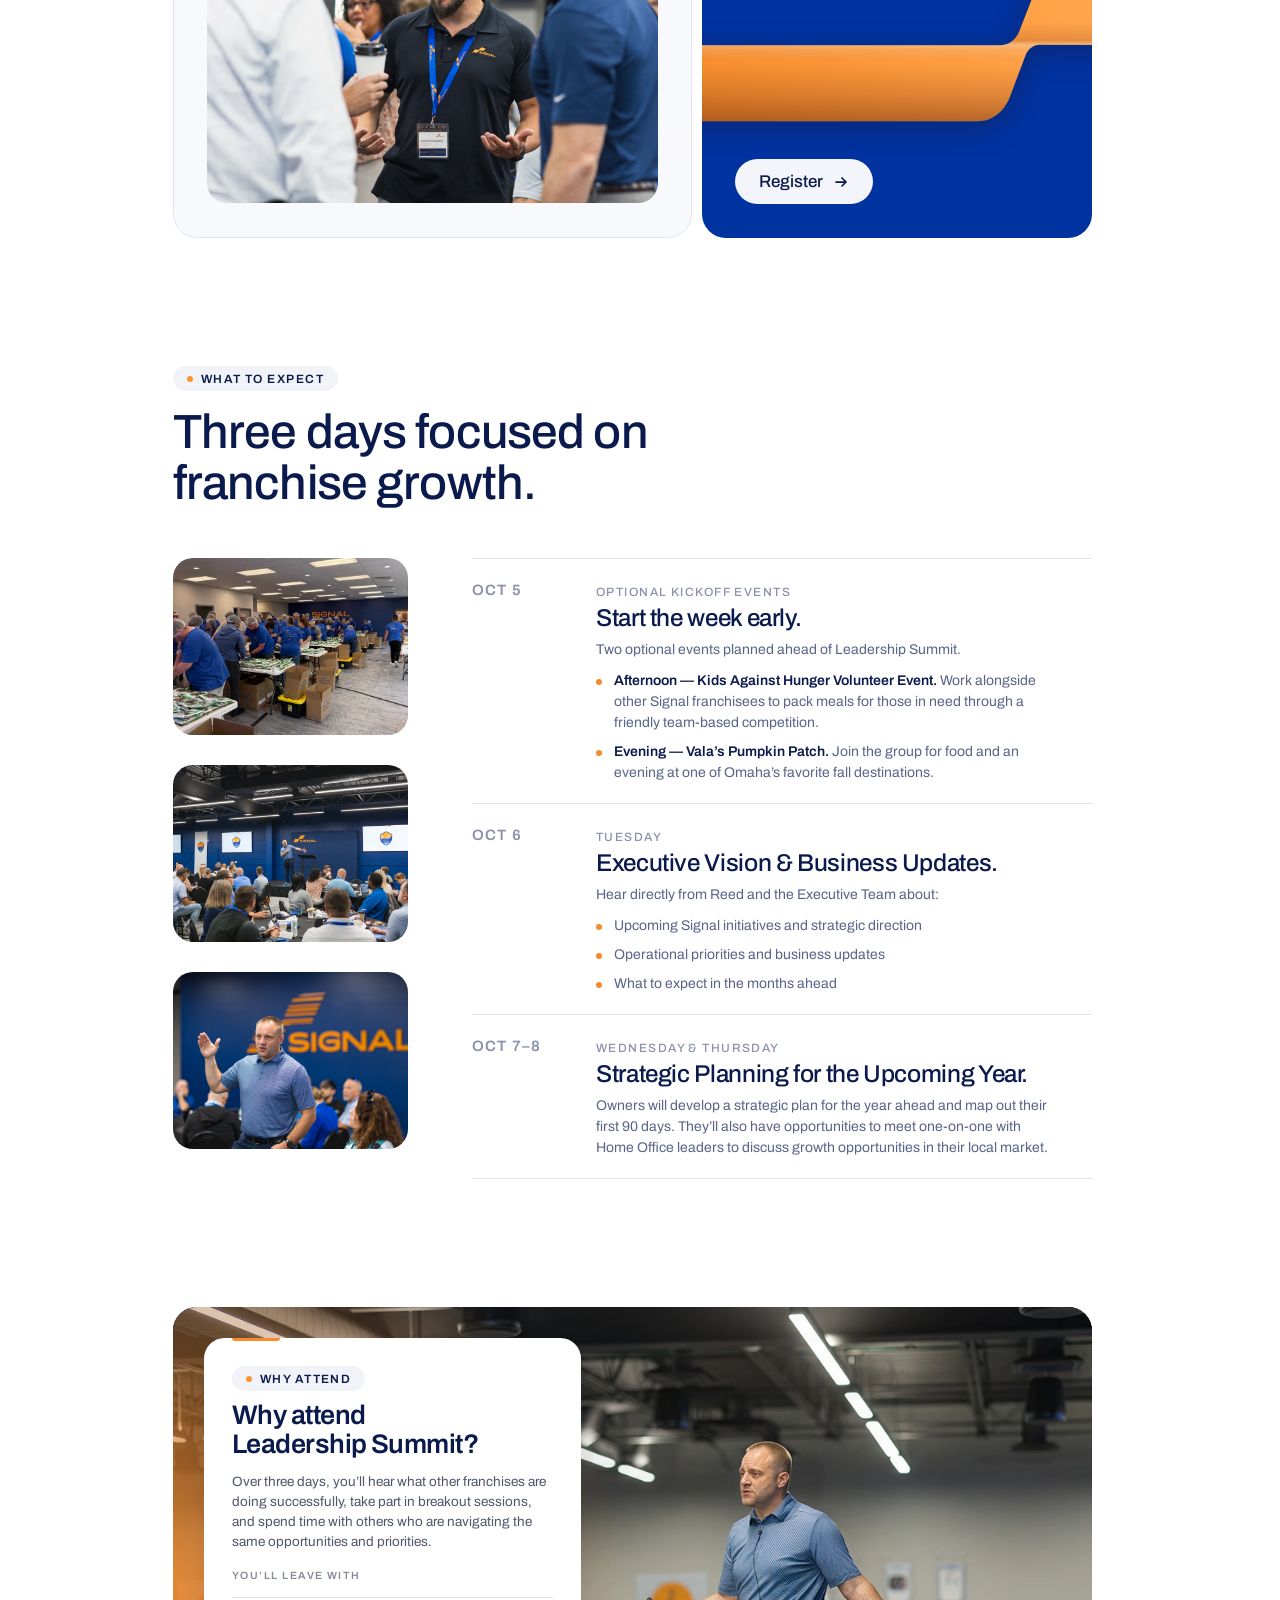
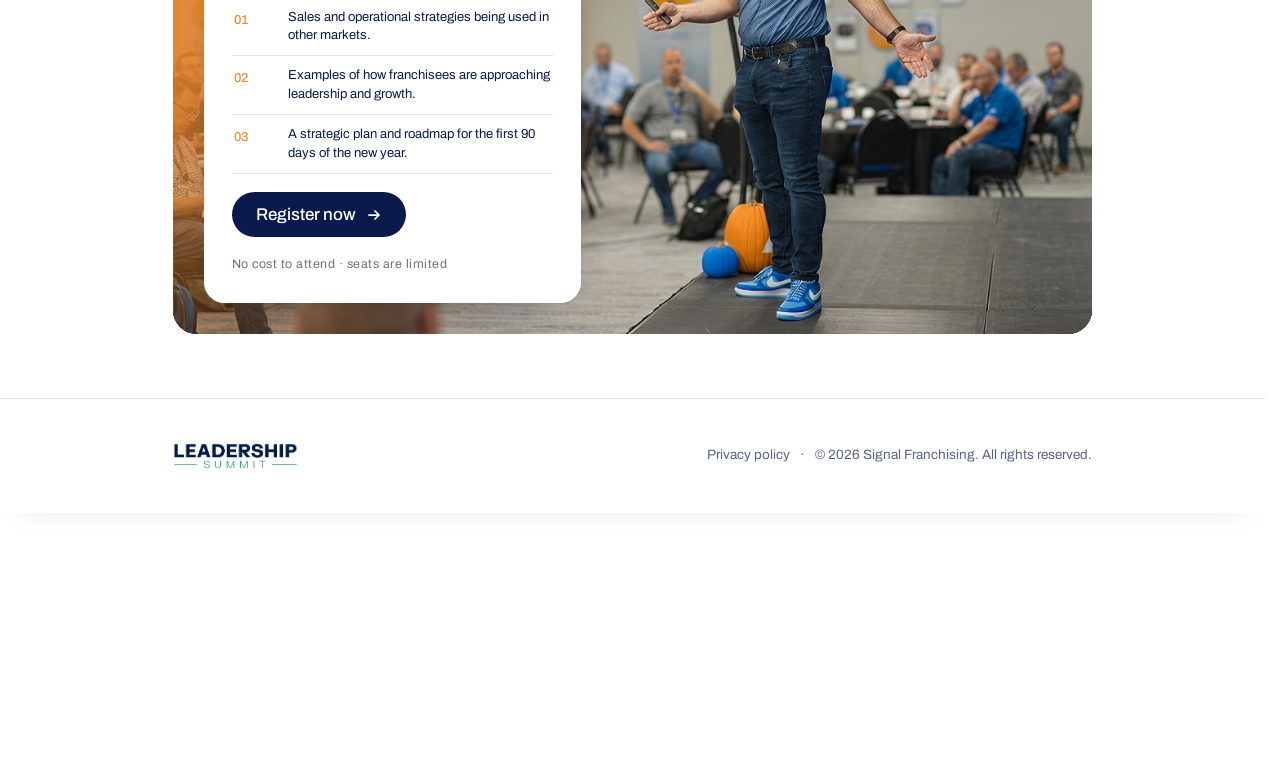
==== commit 1dbad025: "Revert bolder footer back to slim Logo Coloured + Privacy/© row" ====
--- a/index.html
+++ b/index.html
@@ -12,7 +12,7 @@
     <link rel="preload" as="image" href="assets/photos/SignalOwnerSummit2024-7062.jpg" fetchpriority="high" />
     <link rel="icon" type="image/svg+xml" href="assets/favicon.svg" />
     <link rel="stylesheet" href="css/shared.css" />
-    <link rel="stylesheet" href="css/variation-5.css?v=204-bold-footer" />
+    <link rel="stylesheet" href="css/variation-5.css?v=206-footer-revert" />
   </head>
   <body class="v5">
     <!-- ============ NAV ============ -->
@@ -360,13 +360,15 @@
     <!-- ============ FOOTER ============ -->
     <footer class="v5__footer-min">
       <div class="v5__wrap">
-        <a class="v5__footer-min-brand" href="index.html" aria-label="Leadership Summit 2026">
-          <img src="assets/Logo White.png" alt="Leadership Summit" />
-        </a>
-        <div class="v5__footer-min-legal">
+        <div class="v5__footer-min-row">
+          <a class="v5__footer-min-brand" href="index.html" aria-label="Leadership Summit 2026">
+            <img src="assets/Logo Coloured.png" alt="Leadership Summit" />
+          </a>
+          <div class="v5__footer-min-legal">
           <a class="v5__footer-min-link" href="#">Privacy policy</a>
-          <span class="v5__footer-min-sep" aria-hidden="true">&middot;</span>
-          <span>&copy; 2026 Signal Franchising. All rights reserved.</span>
+            <span class="v5__footer-min-sep" aria-hidden="true">&middot;</span>
+            <span>&copy; 2026 Signal Franchising. All rights reserved.</span>
+          </div>
         </div>
       </div>
     </footer>
--- a/css/variation-5.css
+++ b/css/variation-5.css
@@ -2301,6 +2301,23 @@
   max-width: 64ch;
 }
 
+/* Inline links inside FAQ answers — pop with Signal orange + underline so
+   they read as actionable, not as body copy. */
+.v5__faq-a a {
+  color: var(--v5-orange, #F58B2A);
+  font-weight: 600;
+  text-decoration: underline;
+  text-decoration-thickness: 1.5px;
+  text-underline-offset: 3px;
+  text-decoration-color: rgba(245, 139, 42, 0.45);
+  transition: text-decoration-color 180ms ease, color 180ms ease;
+}
+
+.v5__faq-a a:hover {
+  color: #d8731e;
+  text-decoration-color: currentColor;
+}
+
 /* -----------------------------------------------------------
    Closing CTA
    ----------------------------------------------------------- */
@@ -2522,67 +2539,54 @@
 /* -----------------------------------------------------------
    Footer (new — big-statement layout, matches reference frame)
    ----------------------------------------------------------- */
-/* Bolder footer — dark navy band with an oversized white wordmark and a
-   thin legal rule beneath. */
+/* Minimal footer — just Privacy + © + small logo. */
 .v5__footer-min {
-  background: var(--v5-ink, #0B1530);
-  color: rgba(255, 255, 255, 0.72);
-  padding: clamp(56px, 7vw, 96px) 0 clamp(24px, 2.4vw, 36px);
+  background: var(--v5-bg);
+  color: var(--v5-ink-muted, rgba(11, 21, 48, 0.6));
+  border-top: 1px solid var(--v5-rule);
+  padding: clamp(28px, 3.5vw, 44px) 0;
   font-size: 13.5px;
 }
 
-.v5__footer-min .v5__wrap {
-  display: flex;
-  flex-direction: column;
-  align-items: flex-start;
-  gap: clamp(40px, 5vw, 72px);
-}
-
-/* Oversized wordmark — fills most of the container width as a statement. */
-.v5__footer-min-brand {
-  display: block;
-  width: 100%;
-  max-width: 880px;
+.v5__footer-min-row {
+  display: flex;
+  align-items: center;
+  justify-content: space-between;
+  gap: clamp(20px, 3vw, 40px);
+  flex-wrap: wrap;
 }
 
 .v5__footer-min-brand img {
   display: block;
-  width: 100%;
-  height: auto;
-  max-width: 100%;
-}
-
-/* Hairline rule + legal row tucked under the wordmark. */
+  height: 26px;
+  width: auto;
+  max-width: none;
+}
+
 .v5__footer-min-legal {
-  width: 100%;
   display: flex;
   align-items: center;
+  gap: 10px;
   flex-wrap: wrap;
-  gap: 10px 14px;
-  padding-top: clamp(20px, 2vw, 28px);
-  border-top: 1px solid rgba(255, 255, 255, 0.10);
-  font-size: 12.5px;
-  letter-spacing: 0.02em;
 }
 
 .v5__footer-min-link {
-  color: rgba(255, 255, 255, 0.78);
+  color: var(--v5-ink-muted, rgba(11, 21, 48, 0.6));
   transition: color var(--v5-fast, 180ms) ease;
 }
 
 .v5__footer-min-link:hover {
-  color: #FFFFFF;
+  color: var(--v5-ink, #0B1530);
   text-decoration: underline;
   text-underline-offset: 3px;
 }
 
 .v5__footer-min-sep {
-  color: rgba(255, 255, 255, 0.32);
+  color: var(--v5-ink-muted, rgba(11, 21, 48, 0.35));
 }
 
 @media (max-width: 640px) {
-  .v5__footer-min { padding-top: clamp(40px, 12vw, 64px); }
-  .v5__footer-min-legal { justify-content: flex-start; }
+  .v5__footer-min-row { justify-content: center; text-align: center; }
 }
 
 /* -----------------------------------------------------------
